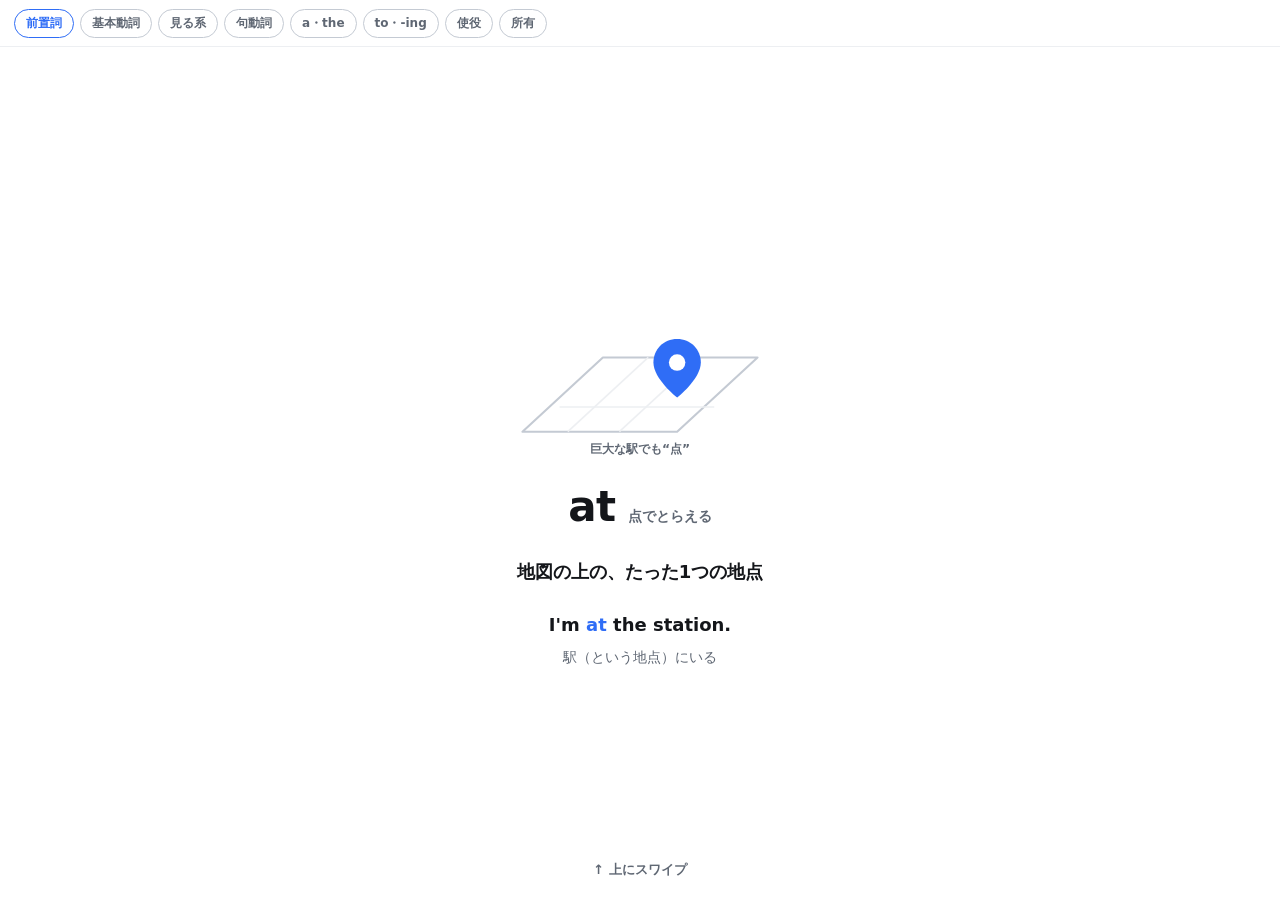
==== grammar-swipe.html @ c6bfe733 "イメージ英文法を全8トピック縦スワイプ化(1画面1概念+各概念に図=新規21枚描き起こし+末尾クイズも1問1画面スワイプ)。オーバーレイのiframeをgrammar-swipe.htmlに差替え C" ====
<!doctype html>
<html lang="ja"><head><meta charset="utf-8">
<meta name="viewport" content="width=device-width, initial-scale=1, viewport-fit=cover">
<title>イメージ英文法 スワイプ</title>
<style>
  :root{
    --bg:#ffffff; --ink:#14161a; --muted:#5f6773;
    --line:#edeff2; --line2:#c4cad3; --accent:#2f6df6; --accent-soft:#eaf1ff;
    --maxw:760px;
  }
  @media (prefers-color-scheme:dark){
    :root{ --bg:#0f1113; --ink:#eef0f2; --muted:#9aa2ad;
      --line:#20242a; --line2:#3a4048; --accent:#6b9bff; --accent-soft:#18202e; }
  }
  :root[data-theme="dark"]{ --bg:#0f1113; --ink:#eef0f2; --muted:#9aa2ad;
    --line:#20242a; --line2:#3a4048; --accent:#6b9bff; --accent-soft:#18202e; }
  :root[data-theme="light"]{ --bg:#ffffff; --ink:#14161a; --muted:#5f6773;
    --line:#edeff2; --line2:#c4cad3; --accent:#2f6df6; --accent-soft:#eaf1ff; }

  *{box-sizing:border-box}
  body{margin:0;background:var(--bg);color:var(--ink);
    font-family:-apple-system,"SF Pro Text",system-ui,"Hiragino Sans","Hiragino Kaku Gothic ProN","Noto Sans JP",sans-serif;
    line-height:1.75;-webkit-font-smoothing:antialiased;text-rendering:optimizeLegibility}
  .wrap{max-width:var(--maxw);margin:0 auto;padding:0 22px}

  header{padding:78px 0 30px}
  .eyebrow{font-size:12.5px;letter-spacing:.16em;text-transform:uppercase;color:var(--muted);font-weight:600}
  h1{font-size:clamp(30px,7vw,46px);line-height:1.18;letter-spacing:-.02em;margin:16px 0 0;text-wrap:balance;font-weight:800}
  h1 em{font-style:normal;color:var(--accent)}
  .lede{font-size:17px;color:var(--muted);margin:20px 0 0;max-width:60ch}

  .intro{border-top:1px solid var(--line);border-bottom:1px solid var(--line);padding:30px 0;margin:36px 0 8px}
  .intro p{margin:0 0 14px;font-size:16px}
  .intro p:last-child{margin-bottom:0}
  .intro b{color:var(--ink);font-weight:700}

  .group{margin:54px 0 0}
  .group-h{display:flex;align-items:baseline;gap:12px;margin:0 0 6px}
  .group-n{font-size:13px;font-weight:700;color:var(--accent);letter-spacing:.02em}
  .group-t{font-size:19px;font-weight:800;letter-spacing:-.01em}
  .group-d{color:var(--muted);font-size:14.5px;margin:0 0 20px}

  .card{border:1px solid var(--line);border-radius:16px;padding:24px 22px;margin:16px 0}
  .dia{width:100%;max-width:330px;height:auto;display:block;margin:2px auto 18px}
  .word{display:flex;align-items:baseline;gap:12px;flex-wrap:wrap}
  .word .en{font-size:30px;font-weight:800;letter-spacing:-.01em}
  .word .jp{font-size:14px;color:var(--muted);font-weight:600}
  .img-line{font-size:17px;font-weight:700;margin:10px 0 0}
  .img-line .hi{color:var(--accent)}
  .desc{font-size:15.5px;color:var(--muted);margin:8px 0 0}
  .ex{margin:16px 0 0;padding:12px 16px;border-left:3px solid var(--line2);background:transparent}
  .ex .s{font-size:16px;font-weight:600}
  .ex .s u{text-decoration:none;color:var(--accent);border-bottom:2px solid var(--accent)}
  .ex .t{font-size:14px;color:var(--muted);margin-top:2px}

  .vs{border:1px solid var(--line2);border-radius:14px;padding:20px 22px;margin:20px 0}
  .vs-h{font-size:14px;font-weight:700;color:var(--accent);margin:0 0 12px;letter-spacing:.02em}
  .vs-row{display:flex;gap:14px;flex-wrap:wrap}
  .vs-col{flex:1 1 220px}
  .vs-col .k{font-weight:800;font-size:15px}
  .vs-col .v{font-size:14.5px;color:var(--muted);margin-top:3px}
  .vs-col .v em{font-style:normal;color:var(--ink);font-weight:600}

  .close{margin:64px 0 0;border-top:1px solid var(--line);padding:34px 0 0}
  .close h2{font-size:22px;font-weight:800;letter-spacing:-.01em;margin:0 0 14px;text-wrap:balance}
  .close p{font-size:16px;margin:0 0 14px;color:var(--ink)}
  .close .step{display:flex;gap:12px;align-items:flex-start;margin:12px 0;color:var(--muted);font-size:15.5px}
  .close .step b{color:var(--ink)}
  .close .num{flex:0 0 auto;width:24px;height:24px;border-radius:50%;border:1.5px solid var(--line2);
    display:flex;align-items:center;justify-content:center;font-size:12.5px;font-weight:700;color:var(--ink);margin-top:3px}

  .src{margin:52px 0 90px;padding-top:22px;border-top:1px solid var(--line);color:var(--muted);font-size:13.5px}
  .src a{color:var(--accent);text-decoration:none}
  .src a:hover{text-decoration:underline}

  /* 腕試し(空欄うめクイズ) */
  .quiz{margin:60px 0 0;border-top:1px solid var(--line);padding:34px 0 0}
  #quizBody{margin-top:6px}
  .qprog{font-size:12.5px;color:var(--muted);font-weight:700;letter-spacing:.03em;margin:0 0 12px}
  .qscore{font-size:15px;font-weight:800;color:var(--ink);margin:0 0 18px}
  .qscore b{color:var(--accent)}
  .qgroup{font-size:13px;font-weight:700;color:var(--muted);letter-spacing:.02em;margin:30px 0 12px}
  .qnum{font-size:12px;font-weight:700;color:var(--muted);letter-spacing:.05em;margin:0 0 9px}
  .qcard{border:1px solid var(--line2);border-radius:14px;padding:22px;margin:0 0 14px}
  .qsent{font-size:22px;font-weight:700;letter-spacing:-.01em;line-height:1.55}
  .qblank{display:inline-block;min-width:2.6em;text-align:center;color:var(--accent);border-bottom:2px solid var(--accent);line-height:1}
  .qjp{font-size:14px;color:var(--muted);margin:11px 0 0}
  .qopts{display:flex;flex-wrap:wrap;gap:10px;margin:20px 0 0}
  .qopt{border:1px solid var(--line2);border-radius:10px;padding:11px 20px;font-size:16px;font-weight:700;color:var(--ink);background:none;cursor:pointer;font-family:inherit;transition:border-color .12s,color .12s}
  .qopt:hover:not(:disabled){border-color:var(--accent)}
  .qopt:disabled{cursor:default}
  .qopt.ok{border-color:var(--accent);color:var(--accent)}
  .qopt.ng{border-color:#e5484d;color:#e5484d}
  .qfb{margin:18px 0 0;font-size:15px;line-height:1.7;display:none}
  .qfb.show{display:block}
  .qfb .v{font-weight:800}
  .qfb .v.ok{color:var(--accent)}
  .qfb .v.ng{color:#e5484d}
  .qfb .e{color:var(--ink);margin-top:4px}
  .qdia{margin:14px 0 2px;display:flex;justify-content:center}
  .qdia svg{max-width:180px;height:auto}
  .qnext{margin:20px 0 0;border:0;background:var(--ink);color:var(--bg);font-weight:700;font-size:15px;padding:11px 24px;border-radius:10px;cursor:pointer;font-family:inherit}
  .qnext:active{opacity:.85}
  .qend{border:1px solid var(--line2);border-radius:14px;padding:30px 22px;text-align:center}
  .qend .sc{font-size:34px;font-weight:800;letter-spacing:-.01em}
  .qend .sc b{color:var(--accent)}
  .qend .msg{color:var(--muted);font-size:15px;margin:8px 0 22px;line-height:1.7}
  .qend .again{border:1px solid var(--line2);background:none;color:var(--ink);font-weight:700;font-size:15px;padding:11px 24px;border-radius:10px;cursor:pointer;font-family:inherit}
  .qend .again:active{background:var(--line)}

  /* SVG共通 */
  .s-line{stroke:var(--line2);stroke-width:2;fill:none;stroke-linecap:round;stroke-linejoin:round}
  .s-faint{stroke:var(--line);stroke-width:1.5;fill:none}
  .s-acc{stroke:var(--accent);stroke-width:2.6;fill:none;stroke-linecap:round;stroke-linejoin:round}
  .s-acc-d{stroke:var(--line2);stroke-width:2;fill:none;stroke-dasharray:5 6;stroke-linecap:round}
  .f-acc{fill:var(--accent)}
  .f-bg{fill:var(--bg)}
  .f-dot{fill:var(--line2)}
  .t-lbl{fill:var(--muted);font-size:12px;font-weight:600;
    font-family:-apple-system,system-ui,"Hiragino Sans","Noto Sans JP",sans-serif}
  .t-acc{fill:var(--accent);font-size:12px;font-weight:700;
    font-family:-apple-system,system-ui,"Hiragino Sans","Noto Sans JP",sans-serif}

  @media (min-width:620px){
    .card{display:grid;grid-template-columns:300px 1fr;gap:26px;align-items:center;padding:26px}
    .dia{margin:0}
    .card-body{min-width:0}
  }

  html,body{height:100%}
  body{overflow:hidden}
  .sbar{position:fixed;top:0;left:0;right:0;z-index:10;background:var(--bg);border-bottom:1px solid var(--line);padding:6px 0 5px}
  .stabs{display:flex;flex-wrap:wrap;gap:6px;padding:3px 14px}
  .stab{border:1px solid var(--line2);background:none;color:var(--muted);font-family:inherit;font-weight:700;font-size:12px;padding:5px 11px;border-radius:999px;cursor:pointer;-webkit-tap-highlight-color:transparent}
  .stab.on{border-color:var(--accent);color:var(--accent)}
  #feed{position:absolute;left:0;right:0;bottom:0;top:0;overflow-y:scroll;scroll-snap-type:y mandatory;-webkit-overflow-scrolling:touch;scrollbar-width:none}
  #feed::-webkit-scrollbar{display:none}
  .scard{height:100%;scroll-snap-align:start;scroll-snap-stop:always;display:flex;flex-direction:column;justify-content:center;align-items:center;position:relative;padding:70px 24px 24px}
  .sc-in{width:100%;max-width:460px;text-align:center}
  .sdia{margin:0 auto 8px;max-width:330px}
  .sdia svg{width:100%;height:auto}
  .sword{display:flex;align-items:baseline;justify-content:center;gap:12px;margin-top:4px}
  .sword .en{font-size:42px;font-weight:800;letter-spacing:-.01em}
  .sword .role{font-size:14px;color:var(--muted);font-weight:600}
  .simg{font-size:18px;font-weight:700;margin:12px 0 0}
  .sex{margin:22px auto 0;max-width:380px}
  .sex .s{font-size:18px;font-weight:600}
  .sex .s .hl{color:var(--accent);font-weight:800}
  .sex .t{font-size:14px;color:var(--muted);margin-top:4px}
  .shint{position:absolute;bottom:calc(env(safe-area-inset-bottom) + 18px);left:0;right:0;text-align:center;color:var(--muted);font-size:13px;font-weight:600;animation:bob 1.8s ease-in-out infinite}
  .qtag{font-size:12px;font-weight:800;letter-spacing:.08em;color:var(--accent);text-transform:uppercase;margin:0 0 14px}
  .qs{font-size:24px;font-weight:800;line-height:1.5;letter-spacing:-.01em}
  .qbk{display:inline-block;min-width:2.4em;text-align:center;color:var(--accent);border-bottom:2px solid var(--accent);line-height:1}
  .qj{font-size:14px;color:var(--muted);margin:12px 0 0}
  .qo{display:flex;flex-wrap:wrap;justify-content:center;gap:10px;margin:24px 0 0}
  .qb{border:1px solid var(--line2);background:none;color:var(--ink);font-family:inherit;font-weight:800;font-size:18px;padding:12px 22px;border-radius:12px;cursor:pointer;-webkit-tap-highlight-color:transparent}
  .qb.ok{border-color:var(--accent);color:var(--accent)}
  .qb.ng{border-color:#e5484d;color:#e5484d}
  .qf{margin:22px 0 0;display:none}
  .qf.show{display:block}
  .qf .v{font-weight:800;font-size:16px}
  .qf .v.ok{color:var(--accent)} .qf .v.ng{color:#e5484d}
  .qf .e{font-size:15px;color:var(--ink);margin-top:6px;line-height:1.7}
  .qf .qd{margin:12px auto 0;max-width:170px}
  .qf .qd svg{width:100%;height:auto}
  .send .num{font-size:40px;font-weight:800;letter-spacing:-.02em}
  .send .num b{color:var(--accent)}
  .send .msg{color:var(--muted);font-size:15px;margin:6px 0 20px;line-height:1.7}
  .send .again{border:1px solid var(--line2);background:none;color:var(--ink);font-weight:700;font-size:15px;padding:11px 24px;border-radius:10px;cursor:pointer;font-family:inherit}
</style></head><body>
<div class="sbar"><div class="stabs"><button class="stab" data-go="prepositions">前置詞</button><button class="stab" data-go="basic-verbs">基本動詞</button><button class="stab" data-go="see-look-watch">見る系</button><button class="stab" data-go="phrasal-verbs">句動詞</button><button class="stab" data-go="a-the">a・the</button><button class="stab" data-go="to-ing">to・-ing</button><button class="stab" data-go="causatives">使役</button><button class="stab" data-go="possessive">所有</button></div></div>
<div id="feed"></div>
<script>
var TOPICS=[{"id": "prepositions", "label": "前置詞", "concepts": [{"en": "at", "role": "点でとらえる", "image": "地図の上の、たった1つの地点", "ex": "I'm at the station.", "exj": "駅（という地点）にいる", "dia": "<svg class=\"dia\" viewBox=\"0 0 320 180\" role=\"img\" aria-label=\"地図の上に立つピン。広さに関係なく一点を指す\">\n        <polygon points=\"46,150 196,150 274,78 124,78\" class=\"s-line\"/>\n        <line x1=\"90\" y1=\"150\" x2=\"168\" y2=\"78\" class=\"s-faint\"/>\n        <line x1=\"140\" y1=\"150\" x2=\"218\" y2=\"78\" class=\"s-faint\"/>\n        <line x1=\"82\" y1=\"126\" x2=\"232\" y2=\"126\" class=\"s-faint\"/>\n        <path d=\"M196 60c-13 0-23 10-23 23 0 16 23 34 23 34s23-18 23-34c0-13-10-23-23-23z\" class=\"f-acc\"/>\n        <circle cx=\"196\" cy=\"83\" r=\"8\" class=\"f-bg\"/>\n        <text x=\"160\" y=\"171\" text-anchor=\"middle\" class=\"t-lbl\">巨大な駅でも“点”</text>\n      </svg>"}, {"en": "in", "role": "囲まれる", "image": "3Dの空間に、すっぽり囲まれている", "ex": "I'm in the building.", "exj": "建物の中（に囲まれている）", "dia": "<svg class=\"dia\" viewBox=\"0 0 320 180\" role=\"img\" aria-label=\"立体の箱の中にすっぽり入っている点\">\n        <polygon points=\"120,150 210,150 210,86 120,86\" class=\"s-line\"/>\n        <polygon points=\"120,86 158,58 248,58 210,86\" class=\"s-line\"/>\n        <polygon points=\"210,86 248,58 248,122 210,150\" class=\"s-line\"/>\n        <circle cx=\"165\" cy=\"120\" r=\"8\" class=\"f-acc\"/>\n        <text x=\"160\" y=\"172\" text-anchor=\"middle\" class=\"t-lbl\">壁と天井の“中”に入る</text>\n      </svg>"}, {"en": "on", "role": "接触・くっつく", "image": "「上」じゃない。くっついている", "ex": "A picture on the wall.", "exj": "壁にくっついた絵", "dia": "<svg class=\"dia\" viewBox=\"0 0 320 180\" role=\"img\" aria-label=\"面にくっついている。上でも下でも接触していればon\">\n        <line x1=\"60\" y1=\"118\" x2=\"260\" y2=\"118\" class=\"s-line\"/>\n        <rect x=\"96\" y=\"92\" width=\"46\" height=\"26\" rx=\"3\" class=\"s-line\"/>\n        <line x1=\"96\" y1=\"118\" x2=\"142\" y2=\"118\" class=\"s-acc\"/>\n        <line x1=\"60\" y1=\"58\" x2=\"260\" y2=\"58\" class=\"s-line\"/>\n        <rect x=\"186\" y=\"58\" width=\"40\" height=\"24\" rx=\"3\" class=\"s-line\"/>\n        <line x1=\"186\" y1=\"58\" x2=\"226\" y2=\"58\" class=\"s-acc\"/>\n        <text x=\"88\" y=\"140\" class=\"t-acc\">接触</text>\n        <text x=\"150\" y=\"50\" class=\"t-acc\">天井の裏でも接触</text>\n      </svg>"}, {"en": "to", "role": "到達する", "image": "矢印が相手に届いて、くっつく", "ex": "I went to the supermarket.", "exj": "スーパーに着いた", "dia": "<svg class=\"dia\" viewBox=\"0 0 320 180\" role=\"img\" aria-label=\"矢印が相手に到達して接触している\">\n        <circle cx=\"58\" cy=\"94\" r=\"7\" class=\"f-dot\"/>\n        <line x1=\"72\" y1=\"94\" x2=\"232\" y2=\"94\" class=\"s-acc\"/>\n        <polyline points=\"222,85 234,94 222,103\" class=\"s-acc\"/>\n        <circle cx=\"248\" cy=\"94\" r=\"10\" class=\"f-acc\"/>\n        <text x=\"42\" y=\"124\" class=\"t-lbl\">出発</text>\n        <text x=\"228\" y=\"124\" class=\"t-acc\">到達（接触）</text>\n      </svg>"}, {"en": "for", "role": "向いているだけ", "image": "矢印は向いているだけ。届いたかは別", "ex": "I left for the supermarket.", "exj": "向かった（着いたかは不明）", "dia": "<svg class=\"dia\" viewBox=\"0 0 320 180\" role=\"img\" aria-label=\"矢印は向いているだけで相手に届いていない\">\n        <circle cx=\"58\" cy=\"94\" r=\"7\" class=\"f-dot\"/>\n        <line x1=\"72\" y1=\"94\" x2=\"176\" y2=\"94\" class=\"s-acc\"/>\n        <polyline points=\"166,85 178,94 166,103\" class=\"s-acc\"/>\n        <line x1=\"184\" y1=\"94\" x2=\"236\" y2=\"94\" class=\"s-acc-d\"/>\n        <circle cx=\"252\" cy=\"94\" r=\"10\" class=\"s-line\"/>\n        <text x=\"42\" y=\"124\" class=\"t-lbl\">出発</text>\n        <text x=\"214\" y=\"124\" class=\"t-lbl\">着いたかは不明</text>\n      </svg>"}, {"en": "of", "role": "つながった一部", "image": "背景に全体があって、繋がっている一部", "ex": "a table made of wood", "exj": "木でできた机", "dia": "<svg class=\"dia\" viewBox=\"0 0 320 180\" role=\"img\" aria-label=\"全体とつながっている一部（部屋とドア）\">\n        <rect x=\"70\" y=\"50\" width=\"150\" height=\"96\" rx=\"6\" class=\"s-line\"/>\n        <rect x=\"212\" y=\"78\" width=\"34\" height=\"58\" rx=\"4\" class=\"s-acc\"/>\n        <circle cx=\"240\" cy=\"108\" r=\"2.4\" class=\"f-acc\"/>\n        <text x=\"120\" y=\"40\" class=\"t-lbl\">部屋（全体）</text>\n        <text x=\"228\" y=\"160\" class=\"t-acc\">ドア＝一部</text>\n      </svg>"}, {"en": "from", "role": "離れる", "image": "起点から、遠く離れていく", "ex": "Miso is made from soybeans.", "exj": "大豆から（原型が残っていない）", "dia": "<svg class=\"dia\" viewBox=\"0 0 320 180\" role=\"img\" aria-label=\"起点から離れていく矢印\">\n        <circle cx=\"64\" cy=\"128\" r=\"8\" class=\"s-line\"/>\n        <circle cx=\"64\" cy=\"128\" r=\"3\" class=\"f-dot\"/>\n        <path d=\"M78 122 C140 96 190 80 244 62\" class=\"s-acc\"/>\n        <polyline points=\"236,52 246,61 235,72\" class=\"s-acc\"/>\n        <text x=\"40\" y=\"152\" class=\"t-lbl\">起点</text>\n        <text x=\"196\" y=\"46\" class=\"t-acc\">離れていく</text>\n      </svg>"}, {"en": "with", "role": "繋がっている", "image": "「一緒に」じゃなく、繋がっている", "ex": "I argued with my friend.", "exj": "友達と言い合った", "dia": "<svg class=\"dia\" viewBox=\"0 0 320 180\" role=\"img\" aria-label=\"withは繋がり。同じ向きでも睨み合いでも繋がっていればwith\">\n        <line x1=\"70\" y1=\"86\" x2=\"128\" y2=\"86\" class=\"s-acc\"/>\n        <circle cx=\"70\" cy=\"86\" r=\"9\" class=\"s-line\"/><circle cx=\"128\" cy=\"86\" r=\"9\" class=\"s-line\"/>\n        <polyline points=\"150,78 160,86 150,94\" class=\"s-faint\" style=\"stroke:var(--line2)\"/>\n        <polyline points=\"140,78 150,86 140,94\" class=\"s-faint\" style=\"stroke:var(--line2)\"/>\n        <text x=\"66\" y=\"120\" class=\"t-lbl\">同じ方を向く＝仲良く</text>\n        <line x1=\"206\" y1=\"86\" x2=\"264\" y2=\"86\" class=\"s-acc\"/>\n        <circle cx=\"206\" cy=\"86\" r=\"9\" class=\"s-line\"/><circle cx=\"264\" cy=\"86\" r=\"9\" class=\"s-line\"/>\n        <polyline points=\"222,78 232,86 222,94\" class=\"s-acc\"/>\n        <polyline points=\"248,78 238,86 248,94\" class=\"s-acc\"/>\n        <text x=\"206\" y=\"120\" class=\"t-acc\">睨み合い＝喧嘩</text>\n      </svg>"}], "quiz": [{"pre": "I'm ", "post": " the station.", "answer": "at", "options": ["at", "in", "on"], "jp": "駅（地図上の地点）にいる", "explain": "駅は地図上の“点”。だから at。", "dia": "<svg class=\"dia\" viewBox=\"0 0 320 180\" role=\"img\" aria-label=\"地図の上に立つピン。広さに関係なく一点を指す\">\n        <polygon points=\"46,150 196,150 274,78 124,78\" class=\"s-line\"/>\n        <line x1=\"90\" y1=\"150\" x2=\"168\" y2=\"78\" class=\"s-faint\"/>\n        <line x1=\"140\" y1=\"150\" x2=\"218\" y2=\"78\" class=\"s-faint\"/>\n        <line x1=\"82\" y1=\"126\" x2=\"232\" y2=\"126\" class=\"s-faint\"/>\n        <path d=\"M196 60c-13 0-23 10-23 23 0 16 23 34 23 34s23-18 23-34c0-13-10-23-23-23z\" class=\"f-acc\"/>\n        <circle cx=\"196\" cy=\"83\" r=\"8\" class=\"f-bg\"/>\n        <text x=\"160\" y=\"171\" text-anchor=\"middle\" class=\"t-lbl\">巨大な駅でも“点”</text>\n      </svg>"}, {"pre": "A bug is ", "post": " the ceiling.", "answer": "on", "options": ["at", "in", "on"], "jp": "虫が天井にとまっている", "explain": "天井の裏でも“くっついていれば”on。上下は関係なし。", "dia": "<svg class=\"dia\" viewBox=\"0 0 320 180\" role=\"img\" aria-label=\"面にくっついている。上でも下でも接触していればon\">\n        <line x1=\"60\" y1=\"118\" x2=\"260\" y2=\"118\" class=\"s-line\"/>\n        <rect x=\"96\" y=\"92\" width=\"46\" height=\"26\" rx=\"3\" class=\"s-line\"/>\n        <line x1=\"96\" y1=\"118\" x2=\"142\" y2=\"118\" class=\"s-acc\"/>\n        <line x1=\"60\" y1=\"58\" x2=\"260\" y2=\"58\" class=\"s-line\"/>\n        <rect x=\"186\" y=\"58\" width=\"40\" height=\"24\" rx=\"3\" class=\"s-line\"/>\n        <line x1=\"186\" y1=\"58\" x2=\"226\" y2=\"58\" class=\"s-acc\"/>\n        <text x=\"88\" y=\"140\" class=\"t-acc\">接触</text>\n        <text x=\"150\" y=\"50\" class=\"t-acc\">天井の裏でも接触</text>\n      </svg>"}, {"pre": "I'm ", "post": " the meeting room now.", "answer": "in", "options": ["at", "in", "on"], "jp": "今、会議室の中にいる", "explain": "壁と天井に“囲まれた”空間の中。だから in。", "dia": "<svg class=\"dia\" viewBox=\"0 0 320 180\" role=\"img\" aria-label=\"立体の箱の中にすっぽり入っている点\">\n        <polygon points=\"120,150 210,150 210,86 120,86\" class=\"s-line\"/>\n        <polygon points=\"120,86 158,58 248,58 210,86\" class=\"s-line\"/>\n        <polygon points=\"210,86 248,58 248,122 210,150\" class=\"s-line\"/>\n        <circle cx=\"165\" cy=\"120\" r=\"8\" class=\"f-acc\"/>\n        <text x=\"160\" y=\"172\" text-anchor=\"middle\" class=\"t-lbl\">壁と天井の“中”に入る</text>\n      </svg>"}, {"pre": "I went ", "post": " the supermarket.", "answer": "to", "options": ["to", "for"], "jp": "スーパーに行って着いた", "explain": "ちゃんと“到達”したから to。", "dia": "<svg class=\"dia\" viewBox=\"0 0 320 180\" role=\"img\" aria-label=\"矢印が相手に到達して接触している\">\n        <circle cx=\"58\" cy=\"94\" r=\"7\" class=\"f-dot\"/>\n        <line x1=\"72\" y1=\"94\" x2=\"232\" y2=\"94\" class=\"s-acc\"/>\n        <polyline points=\"222,85 234,94 222,103\" class=\"s-acc\"/>\n        <circle cx=\"248\" cy=\"94\" r=\"10\" class=\"f-acc\"/>\n        <text x=\"42\" y=\"124\" class=\"t-lbl\">出発</text>\n        <text x=\"228\" y=\"124\" class=\"t-acc\">到達（接触）</text>\n      </svg>"}, {"pre": "He left ", "post": " Tokyo this morning.", "answer": "for", "options": ["to", "for"], "jp": "今朝、東京へ向けて出発した", "explain": "“向かった”だけで、着いたかは別。だから for。", "dia": "<svg class=\"dia\" viewBox=\"0 0 320 180\" role=\"img\" aria-label=\"矢印は向いているだけで相手に届いていない\">\n        <circle cx=\"58\" cy=\"94\" r=\"7\" class=\"f-dot\"/>\n        <line x1=\"72\" y1=\"94\" x2=\"176\" y2=\"94\" class=\"s-acc\"/>\n        <polyline points=\"166,85 178,94 166,103\" class=\"s-acc\"/>\n        <line x1=\"184\" y1=\"94\" x2=\"236\" y2=\"94\" class=\"s-acc-d\"/>\n        <circle cx=\"252\" cy=\"94\" r=\"10\" class=\"s-line\"/>\n        <text x=\"42\" y=\"124\" class=\"t-lbl\">出発</text>\n        <text x=\"214\" y=\"124\" class=\"t-lbl\">着いたかは不明</text>\n      </svg>"}, {"pre": "This gift is ", "post": " you.", "answer": "for", "options": ["to", "for"], "jp": "このプレゼントはあなたに", "explain": "気持ちの矢印があなたに“向いている”から for。", "dia": "<svg class=\"dia\" viewBox=\"0 0 320 180\" role=\"img\" aria-label=\"矢印は向いているだけで相手に届いていない\">\n        <circle cx=\"58\" cy=\"94\" r=\"7\" class=\"f-dot\"/>\n        <line x1=\"72\" y1=\"94\" x2=\"176\" y2=\"94\" class=\"s-acc\"/>\n        <polyline points=\"166,85 178,94 166,103\" class=\"s-acc\"/>\n        <line x1=\"184\" y1=\"94\" x2=\"236\" y2=\"94\" class=\"s-acc-d\"/>\n        <circle cx=\"252\" cy=\"94\" r=\"10\" class=\"s-line\"/>\n        <text x=\"42\" y=\"124\" class=\"t-lbl\">出発</text>\n        <text x=\"214\" y=\"124\" class=\"t-lbl\">着いたかは不明</text>\n      </svg>"}, {"pre": "This table is made ", "post": " wood.", "answer": "of", "options": ["of", "from"], "jp": "この机は木でできている", "explain": "木が“そのまま残っている”から made of。", "dia": "<svg class=\"dia\" viewBox=\"0 0 320 180\" role=\"img\" aria-label=\"全体とつながっている一部（部屋とドア）\">\n        <rect x=\"70\" y=\"50\" width=\"150\" height=\"96\" rx=\"6\" class=\"s-line\"/>\n        <rect x=\"212\" y=\"78\" width=\"34\" height=\"58\" rx=\"4\" class=\"s-acc\"/>\n        <circle cx=\"240\" cy=\"108\" r=\"2.4\" class=\"f-acc\"/>\n        <text x=\"120\" y=\"40\" class=\"t-lbl\">部屋（全体）</text>\n        <text x=\"228\" y=\"160\" class=\"t-acc\">ドア＝一部</text>\n      </svg>"}, {"pre": "Cheese is made ", "post": " milk.", "answer": "from", "options": ["of", "from"], "jp": "チーズは牛乳から作られる", "explain": "牛乳が形を変えて“離れた”から made from。", "dia": "<svg class=\"dia\" viewBox=\"0 0 320 180\" role=\"img\" aria-label=\"起点から離れていく矢印\">\n        <circle cx=\"64\" cy=\"128\" r=\"8\" class=\"s-line\"/>\n        <circle cx=\"64\" cy=\"128\" r=\"3\" class=\"f-dot\"/>\n        <path d=\"M78 122 C140 96 190 80 244 62\" class=\"s-acc\"/>\n        <polyline points=\"236,52 246,61 235,72\" class=\"s-acc\"/>\n        <text x=\"40\" y=\"152\" class=\"t-lbl\">起点</text>\n        <text x=\"196\" y=\"46\" class=\"t-acc\">離れていく</text>\n      </svg>"}, {"pre": "The handle ", "post": " this door is broken.", "answer": "of", "options": ["of", "to", "from"], "jp": "このドアの取っ手が壊れている", "explain": "取っ手はドアの“一部＝繋がっている”から of。", "dia": "<svg class=\"dia\" viewBox=\"0 0 320 180\" role=\"img\" aria-label=\"全体とつながっている一部（部屋とドア）\">\n        <rect x=\"70\" y=\"50\" width=\"150\" height=\"96\" rx=\"6\" class=\"s-line\"/>\n        <rect x=\"212\" y=\"78\" width=\"34\" height=\"58\" rx=\"4\" class=\"s-acc\"/>\n        <circle cx=\"240\" cy=\"108\" r=\"2.4\" class=\"f-acc\"/>\n        <text x=\"120\" y=\"40\" class=\"t-lbl\">部屋（全体）</text>\n        <text x=\"228\" y=\"160\" class=\"t-acc\">ドア＝一部</text>\n      </svg>"}, {"pre": "I moved to Osaka ", "post": " Tokyo.", "answer": "from", "options": ["from", "of", "to"], "jp": "東京から大阪へ引っ越した", "explain": "東京という起点から“離れた”から from。", "dia": "<svg class=\"dia\" viewBox=\"0 0 320 180\" role=\"img\" aria-label=\"起点から離れていく矢印\">\n        <circle cx=\"64\" cy=\"128\" r=\"8\" class=\"s-line\"/>\n        <circle cx=\"64\" cy=\"128\" r=\"3\" class=\"f-dot\"/>\n        <path d=\"M78 122 C140 96 190 80 244 62\" class=\"s-acc\"/>\n        <polyline points=\"236,52 246,61 235,72\" class=\"s-acc\"/>\n        <text x=\"40\" y=\"152\" class=\"t-lbl\">起点</text>\n        <text x=\"196\" y=\"46\" class=\"t-acc\">離れていく</text>\n      </svg>"}, {"pre": "I argued ", "post": " my boss.", "answer": "with", "options": ["with", "to", "for"], "jp": "上司と言い合いになった", "explain": "怒りの視線で“繋がった”＝口論。だから with。", "dia": "<svg class=\"dia\" viewBox=\"0 0 320 180\" role=\"img\" aria-label=\"withは繋がり。同じ向きでも睨み合いでも繋がっていればwith\">\n        <line x1=\"70\" y1=\"86\" x2=\"128\" y2=\"86\" class=\"s-acc\"/>\n        <circle cx=\"70\" cy=\"86\" r=\"9\" class=\"s-line\"/><circle cx=\"128\" cy=\"86\" r=\"9\" class=\"s-line\"/>\n        <polyline points=\"150,78 160,86 150,94\" class=\"s-faint\" style=\"stroke:var(--line2)\"/>\n        <polyline points=\"140,78 150,86 140,94\" class=\"s-faint\" style=\"stroke:var(--line2)\"/>\n        <text x=\"66\" y=\"120\" class=\"t-lbl\">同じ方を向く＝仲良く</text>\n        <line x1=\"206\" y1=\"86\" x2=\"264\" y2=\"86\" class=\"s-acc\"/>\n        <circle cx=\"206\" cy=\"86\" r=\"9\" class=\"s-line\"/><circle cx=\"264\" cy=\"86\" r=\"9\" class=\"s-line\"/>\n        <polyline points=\"222,78 232,86 222,94\" class=\"s-acc\"/>\n        <polyline points=\"248,78 238,86 248,94\" class=\"s-acc\"/>\n        <text x=\"206\" y=\"120\" class=\"t-acc\">睨み合い＝喧嘩</text>\n      </svg>"}, {"pre": "She cut the cake ", "post": " a knife.", "answer": "with", "options": ["with", "by", "of"], "jp": "ナイフでケーキを切った", "explain": "自分と道具が“繋がっている”から with。", "dia": "<svg class=\"dia\" viewBox=\"0 0 320 180\" role=\"img\" aria-label=\"withは繋がり。同じ向きでも睨み合いでも繋がっていればwith\">\n        <line x1=\"70\" y1=\"86\" x2=\"128\" y2=\"86\" class=\"s-acc\"/>\n        <circle cx=\"70\" cy=\"86\" r=\"9\" class=\"s-line\"/><circle cx=\"128\" cy=\"86\" r=\"9\" class=\"s-line\"/>\n        <polyline points=\"150,78 160,86 150,94\" class=\"s-faint\" style=\"stroke:var(--line2)\"/>\n        <polyline points=\"140,78 150,86 140,94\" class=\"s-faint\" style=\"stroke:var(--line2)\"/>\n        <text x=\"66\" y=\"120\" class=\"t-lbl\">同じ方を向く＝仲良く</text>\n        <line x1=\"206\" y1=\"86\" x2=\"264\" y2=\"86\" class=\"s-acc\"/>\n        <circle cx=\"206\" cy=\"86\" r=\"9\" class=\"s-line\"/><circle cx=\"264\" cy=\"86\" r=\"9\" class=\"s-line\"/>\n        <polyline points=\"222,78 232,86 222,94\" class=\"s-acc\"/>\n        <polyline points=\"248,78 238,86 248,94\" class=\"s-acc\"/>\n        <text x=\"206\" y=\"120\" class=\"t-acc\">睨み合い＝喧嘩</text>\n      </svg>"}, {"pre": "See you ", "post": " Monday.", "answer": "on", "options": ["on", "at", "in"], "jp": "また月曜にね", "explain": "曜日は“その日にくっつく”感じ。だから on Monday。", "dia": "<svg class=\"dia\" viewBox=\"0 0 320 180\" role=\"img\" aria-label=\"面にくっついている。上でも下でも接触していればon\">\n        <line x1=\"60\" y1=\"118\" x2=\"260\" y2=\"118\" class=\"s-line\"/>\n        <rect x=\"96\" y=\"92\" width=\"46\" height=\"26\" rx=\"3\" class=\"s-line\"/>\n        <line x1=\"96\" y1=\"118\" x2=\"142\" y2=\"118\" class=\"s-acc\"/>\n        <line x1=\"60\" y1=\"58\" x2=\"260\" y2=\"58\" class=\"s-line\"/>\n        <rect x=\"186\" y=\"58\" width=\"40\" height=\"24\" rx=\"3\" class=\"s-line\"/>\n        <line x1=\"186\" y1=\"58\" x2=\"226\" y2=\"58\" class=\"s-acc\"/>\n        <text x=\"88\" y=\"140\" class=\"t-acc\">接触</text>\n        <text x=\"150\" y=\"50\" class=\"t-acc\">天井の裏でも接触</text>\n      </svg>"}, {"pre": "I get up ", "post": " the morning.", "answer": "in", "options": ["in", "on", "at"], "jp": "朝に起きる", "explain": "朝という時間の“中”にいる感じ。だから in the morning。", "dia": "<svg class=\"dia\" viewBox=\"0 0 320 180\" role=\"img\" aria-label=\"立体の箱の中にすっぽり入っている点\">\n        <polygon points=\"120,150 210,150 210,86 120,86\" class=\"s-line\"/>\n        <polygon points=\"120,86 158,58 248,58 210,86\" class=\"s-line\"/>\n        <polygon points=\"210,86 248,58 248,122 210,150\" class=\"s-line\"/>\n        <circle cx=\"165\" cy=\"120\" r=\"8\" class=\"f-acc\"/>\n        <text x=\"160\" y=\"172\" text-anchor=\"middle\" class=\"t-lbl\">壁と天井の“中”に入る</text>\n      </svg>"}, {"pre": "The shop closes ", "post": " night.", "answer": "at", "options": ["at", "in", "on"], "jp": "その店は夜に閉まる", "explain": "夜は時の“一点”ととらえて at night。※朝・昼・夕方は“時間の中にいる”感じなので in（in the morning / in the evening）。night だけが at になる例外と覚えると◎。", "dia": "<svg class=\"dia\" viewBox=\"0 0 320 180\" role=\"img\" aria-label=\"地図の上に立つピン。広さに関係なく一点を指す\">\n        <polygon points=\"46,150 196,150 274,78 124,78\" class=\"s-line\"/>\n        <line x1=\"90\" y1=\"150\" x2=\"168\" y2=\"78\" class=\"s-faint\"/>\n        <line x1=\"140\" y1=\"150\" x2=\"218\" y2=\"78\" class=\"s-faint\"/>\n        <line x1=\"82\" y1=\"126\" x2=\"232\" y2=\"126\" class=\"s-faint\"/>\n        <path d=\"M196 60c-13 0-23 10-23 23 0 16 23 34 23 34s23-18 23-34c0-13-10-23-23-23z\" class=\"f-acc\"/>\n        <circle cx=\"196\" cy=\"83\" r=\"8\" class=\"f-bg\"/>\n        <text x=\"160\" y=\"171\" text-anchor=\"middle\" class=\"t-lbl\">巨大な駅でも“点”</text>\n      </svg>"}, {"pre": "I'll be back ", "post": " ten minutes.", "answer": "in", "options": ["in", "for", "after"], "jp": "10分で戻るね", "explain": "「今から〜後」は in。「10分間ずっと」なら for。日本語につられて after にしないでね。", "dia": "<svg class=\"dia\" viewBox=\"0 0 320 180\" role=\"img\" aria-label=\"立体の箱の中にすっぽり入っている点\">\n        <polygon points=\"120,150 210,150 210,86 120,86\" class=\"s-line\"/>\n        <polygon points=\"120,86 158,58 248,58 210,86\" class=\"s-line\"/>\n        <polygon points=\"210,86 248,58 248,122 210,150\" class=\"s-line\"/>\n        <circle cx=\"165\" cy=\"120\" r=\"8\" class=\"f-acc\"/>\n        <text x=\"160\" y=\"172\" text-anchor=\"middle\" class=\"t-lbl\">壁と天井の“中”に入る</text>\n      </svg>"}, {"pre": "She is good ", "post": " tennis.", "answer": "at", "options": ["at", "in", "on"], "jp": "彼女はテニスが上手", "explain": "「一点にねらいを定める」at。的に当たっている感じ。", "dia": "<svg class=\"dia\" viewBox=\"0 0 320 180\" role=\"img\" aria-label=\"地図の上に立つピン。広さに関係なく一点を指す\">\n        <polygon points=\"46,150 196,150 274,78 124,78\" class=\"s-line\"/>\n        <line x1=\"90\" y1=\"150\" x2=\"168\" y2=\"78\" class=\"s-faint\"/>\n        <line x1=\"140\" y1=\"150\" x2=\"218\" y2=\"78\" class=\"s-faint\"/>\n        <line x1=\"82\" y1=\"126\" x2=\"232\" y2=\"126\" class=\"s-faint\"/>\n        <path d=\"M196 60c-13 0-23 10-23 23 0 16 23 34 23 34s23-18 23-34c0-13-10-23-23-23z\" class=\"f-acc\"/>\n        <circle cx=\"196\" cy=\"83\" r=\"8\" class=\"f-bg\"/>\n        <text x=\"160\" y=\"171\" text-anchor=\"middle\" class=\"t-lbl\">巨大な駅でも“点”</text>\n      </svg>"}, {"pre": "I'm interested ", "post": " music.", "answer": "in", "options": ["in", "on", "to"], "jp": "音楽に興味がある", "explain": "関心の“中に”入り込んでいる絵。だから in。", "dia": "<svg class=\"dia\" viewBox=\"0 0 320 180\" role=\"img\" aria-label=\"立体の箱の中にすっぽり入っている点\">\n        <polygon points=\"120,150 210,150 210,86 120,86\" class=\"s-line\"/>\n        <polygon points=\"120,86 158,58 248,58 210,86\" class=\"s-line\"/>\n        <polygon points=\"210,86 248,58 248,122 210,150\" class=\"s-line\"/>\n        <circle cx=\"165\" cy=\"120\" r=\"8\" class=\"f-acc\"/>\n        <text x=\"160\" y=\"172\" text-anchor=\"middle\" class=\"t-lbl\">壁と天井の“中”に入る</text>\n      </svg>"}, {"pre": "He is afraid ", "post": " dogs.", "answer": "of", "options": ["of", "from", "to"], "jp": "彼は犬がこわい", "explain": "こわい“対象”とつながっている of。", "dia": "<svg class=\"dia\" viewBox=\"0 0 320 180\" role=\"img\" aria-label=\"全体とつながっている一部（部屋とドア）\">\n        <rect x=\"70\" y=\"50\" width=\"150\" height=\"96\" rx=\"6\" class=\"s-line\"/>\n        <rect x=\"212\" y=\"78\" width=\"34\" height=\"58\" rx=\"4\" class=\"s-acc\"/>\n        <circle cx=\"240\" cy=\"108\" r=\"2.4\" class=\"f-acc\"/>\n        <text x=\"120\" y=\"40\" class=\"t-lbl\">部屋（全体）</text>\n        <text x=\"228\" y=\"160\" class=\"t-acc\">ドア＝一部</text>\n      </svg>"}, {"pre": "This is different ", "post": " that one.", "answer": "from", "options": ["from", "to", "with"], "jp": "これはあれとちがう", "explain": "別物＝“離れている”from。日本語につられて with にしないでね。", "dia": "<svg class=\"dia\" viewBox=\"0 0 320 180\" role=\"img\" aria-label=\"起点から離れていく矢印\">\n        <circle cx=\"64\" cy=\"128\" r=\"8\" class=\"s-line\"/>\n        <circle cx=\"64\" cy=\"128\" r=\"3\" class=\"f-dot\"/>\n        <path d=\"M78 122 C140 96 190 80 244 62\" class=\"s-acc\"/>\n        <polyline points=\"236,52 246,61 235,72\" class=\"s-acc\"/>\n        <text x=\"40\" y=\"152\" class=\"t-lbl\">起点</text>\n        <text x=\"196\" y=\"46\" class=\"t-acc\">離れていく</text>\n      </svg>"}, {"pre": "I'm looking forward ", "post": " seeing you.", "answer": "to", "options": ["to", "for", "with"], "jp": "会えるのを楽しみにしている", "explain": "前向きの矢印が相手へ“届く”to。look forward to はセットで覚えて。", "dia": "<svg class=\"dia\" viewBox=\"0 0 320 180\" role=\"img\" aria-label=\"矢印が相手に到達して接触している\">\n        <circle cx=\"58\" cy=\"94\" r=\"7\" class=\"f-dot\"/>\n        <line x1=\"72\" y1=\"94\" x2=\"232\" y2=\"94\" class=\"s-acc\"/>\n        <polyline points=\"222,85 234,94 222,103\" class=\"s-acc\"/>\n        <circle cx=\"248\" cy=\"94\" r=\"10\" class=\"f-acc\"/>\n        <text x=\"42\" y=\"124\" class=\"t-lbl\">出発</text>\n        <text x=\"228\" y=\"124\" class=\"t-acc\">到達（接触）</text>\n      </svg>"}, {"pre": "Please listen ", "post": " me.", "answer": "to", "options": ["to", "for", "at"], "jp": "私の話を聞いて", "explain": "声が相手へ“届く”to。listen は to とセット。", "dia": "<svg class=\"dia\" viewBox=\"0 0 320 180\" role=\"img\" aria-label=\"矢印が相手に到達して接触している\">\n        <circle cx=\"58\" cy=\"94\" r=\"7\" class=\"f-dot\"/>\n        <line x1=\"72\" y1=\"94\" x2=\"232\" y2=\"94\" class=\"s-acc\"/>\n        <polyline points=\"222,85 234,94 222,103\" class=\"s-acc\"/>\n        <circle cx=\"248\" cy=\"94\" r=\"10\" class=\"f-acc\"/>\n        <text x=\"42\" y=\"124\" class=\"t-lbl\">出発</text>\n        <text x=\"228\" y=\"124\" class=\"t-acc\">到達（接触）</text>\n      </svg>"}, {"pre": "I agree ", "post": " you.", "answer": "with", "options": ["with", "to", "for"], "jp": "あなたに賛成", "explain": "意見が“つながる”with。", "dia": "<svg class=\"dia\" viewBox=\"0 0 320 180\" role=\"img\" aria-label=\"withは繋がり。同じ向きでも睨み合いでも繋がっていればwith\">\n        <line x1=\"70\" y1=\"86\" x2=\"128\" y2=\"86\" class=\"s-acc\"/>\n        <circle cx=\"70\" cy=\"86\" r=\"9\" class=\"s-line\"/><circle cx=\"128\" cy=\"86\" r=\"9\" class=\"s-line\"/>\n        <polyline points=\"150,78 160,86 150,94\" class=\"s-faint\" style=\"stroke:var(--line2)\"/>\n        <polyline points=\"140,78 150,86 140,94\" class=\"s-faint\" style=\"stroke:var(--line2)\"/>\n        <text x=\"66\" y=\"120\" class=\"t-lbl\">同じ方を向く＝仲良く</text>\n        <line x1=\"206\" y1=\"86\" x2=\"264\" y2=\"86\" class=\"s-acc\"/>\n        <circle cx=\"206\" cy=\"86\" r=\"9\" class=\"s-line\"/><circle cx=\"264\" cy=\"86\" r=\"9\" class=\"s-line\"/>\n        <polyline points=\"222,78 232,86 222,94\" class=\"s-acc\"/>\n        <polyline points=\"248,78 238,86 248,94\" class=\"s-acc\"/>\n        <text x=\"206\" y=\"120\" class=\"t-acc\">睨み合い＝喧嘩</text>\n      </svg>"}, {"pre": "We arrived ", "post": " the airport.", "answer": "at", "options": ["at", "to", "in"], "jp": "空港に着いた", "explain": "到着した“地点”は at。arrive は to でなく at/in。", "dia": "<svg class=\"dia\" viewBox=\"0 0 320 180\" role=\"img\" aria-label=\"地図の上に立つピン。広さに関係なく一点を指す\">\n        <polygon points=\"46,150 196,150 274,78 124,78\" class=\"s-line\"/>\n        <line x1=\"90\" y1=\"150\" x2=\"168\" y2=\"78\" class=\"s-faint\"/>\n        <line x1=\"140\" y1=\"150\" x2=\"218\" y2=\"78\" class=\"s-faint\"/>\n        <line x1=\"82\" y1=\"126\" x2=\"232\" y2=\"126\" class=\"s-faint\"/>\n        <path d=\"M196 60c-13 0-23 10-23 23 0 16 23 34 23 34s23-18 23-34c0-13-10-23-23-23z\" class=\"f-acc\"/>\n        <circle cx=\"196\" cy=\"83\" r=\"8\" class=\"f-bg\"/>\n        <text x=\"160\" y=\"171\" text-anchor=\"middle\" class=\"t-lbl\">巨大な駅でも“点”</text>\n      </svg>"}]}, {"id": "basic-verbs", "label": "基本動詞", "concepts": [{"en": "get", "role": "手に入れる・変わる", "image": "動いて手に入れる／状態が変わる", "ex": "I got a present from my mom.", "exj": "ママからプレゼントをもらった（自分のところに来て手に入る絵）", "dia": "<svg class=\"dia\" viewBox=\"0 0 320 170\" role=\"img\" aria-hidden=\"true\"><rect x=\"228\" y=\"70\" width=\"28\" height=\"28\" rx=\"5\" class=\"s-line\"/><line x1=\"220\" y1=\"84\" x2=\"118\" y2=\"84\" class=\"s-acc\"/><polyline points=\"130,74 114,84 130,94\" class=\"s-acc\"/><circle cx=\"86\" cy=\"84\" r=\"15\" class=\"s-line\"/><circle cx=\"86\" cy=\"84\" r=\"4\" class=\"f-dot\"/><text x=\"160\" y=\"132\" text-anchor=\"middle\" class=\"t-acc\">自分のところに来る</text></svg>"}, {"en": "take", "role": "取って自分の側へ", "image": "手に取って自分の方へ移す・連れていく", "ex": "Take this pen.", "exj": "このペン取って（自分の手の方へ引き寄せる絵）", "dia": "<svg class=\"dia\" viewBox=\"0 0 320 170\" role=\"img\" aria-hidden=\"true\"><circle cx=\"80\" cy=\"80\" r=\"14\" class=\"s-line\"/><rect x=\"214\" y=\"66\" width=\"28\" height=\"28\" rx=\"5\" class=\"s-line\"/><path d=\"M222 100 Q150 132 100 96\" class=\"s-acc\" fill=\"none\"/><polyline points=\"110,88 96,98 112,104\" class=\"s-acc\"/><text x=\"160\" y=\"138\" text-anchor=\"middle\" class=\"t-acc\">取って自分の側へ</text></svg>"}, {"en": "put", "role": "置く", "image": "あるところにポンと置く", "ex": "Put it on the table.", "exj": "テーブルの上に置いて（ある場所にポンと置く絵）", "dia": "<svg class=\"dia\" viewBox=\"0 0 320 170\" role=\"img\" aria-hidden=\"true\"><line x1=\"86\" y1=\"120\" x2=\"234\" y2=\"120\" class=\"s-line\"/><rect x=\"142\" y=\"92\" width=\"36\" height=\"26\" rx=\"4\" class=\"s-line\"/><line x1=\"160\" y1=\"46\" x2=\"160\" y2=\"84\" class=\"s-acc\"/><polyline points=\"151,74 160,88 169,74\" class=\"s-acc\"/><text x=\"160\" y=\"146\" text-anchor=\"middle\" class=\"t-acc\">あるところに置く</text></svg>"}], "quiz": [{"pre": "I ", "post": " a present from my mom.", "answer": "got", "options": ["got", "took", "put"], "jp": "ママからプレゼントをもらった", "explain": "自分のところに来て手に入る絵。「もらう」は get ですね", "dia": "<svg class=\"dia\" viewBox=\"0 0 320 170\" role=\"img\" aria-hidden=\"true\"><rect x=\"228\" y=\"70\" width=\"28\" height=\"28\" rx=\"5\" class=\"s-line\"/><line x1=\"220\" y1=\"84\" x2=\"118\" y2=\"84\" class=\"s-acc\"/><polyline points=\"130,74 114,84 130,94\" class=\"s-acc\"/><circle cx=\"86\" cy=\"84\" r=\"15\" class=\"s-line\"/><circle cx=\"86\" cy=\"84\" r=\"4\" class=\"f-dot\"/><text x=\"160\" y=\"132\" text-anchor=\"middle\" class=\"t-acc\">自分のところに来る</text></svg>"}, {"pre": "Please ", "post": " your books on the desk.", "answer": "put", "options": ["put", "get", "take"], "jp": "机の上に本を置いてね", "explain": "あるところにポンと置く絵だから put", "dia": "<svg class=\"dia\" viewBox=\"0 0 320 170\" role=\"img\" aria-hidden=\"true\"><line x1=\"86\" y1=\"120\" x2=\"234\" y2=\"120\" class=\"s-line\"/><rect x=\"142\" y=\"92\" width=\"36\" height=\"26\" rx=\"4\" class=\"s-line\"/><line x1=\"160\" y1=\"46\" x2=\"160\" y2=\"84\" class=\"s-acc\"/><polyline points=\"151,74 160,88 169,74\" class=\"s-acc\"/><text x=\"160\" y=\"146\" text-anchor=\"middle\" class=\"t-acc\">あるところに置く</text></svg>"}, {"pre": "It ", "post": " an hour to get there.", "answer": "takes", "options": ["takes", "gets", "puts"], "jp": "そこまで1時間かかる", "explain": "時間を取っていく絵。「かかる」は take の仲間です", "dia": "<svg class=\"dia\" viewBox=\"0 0 320 170\" role=\"img\" aria-hidden=\"true\"><circle cx=\"80\" cy=\"80\" r=\"14\" class=\"s-line\"/><rect x=\"214\" y=\"66\" width=\"28\" height=\"28\" rx=\"5\" class=\"s-line\"/><path d=\"M222 100 Q150 132 100 96\" class=\"s-acc\" fill=\"none\"/><polyline points=\"110,88 96,98 112,104\" class=\"s-acc\"/><text x=\"160\" y=\"138\" text-anchor=\"middle\" class=\"t-acc\">取って自分の側へ</text></svg>"}, {"pre": "Don't forget to ", "post": " an umbrella with you.", "answer": "take", "options": ["take", "put", "get"], "jp": "傘を持っていくのを忘れないで", "explain": "自分と一緒に連れて出る絵だから take", "dia": "<svg class=\"dia\" viewBox=\"0 0 320 170\" role=\"img\" aria-hidden=\"true\"><circle cx=\"80\" cy=\"80\" r=\"14\" class=\"s-line\"/><rect x=\"214\" y=\"66\" width=\"28\" height=\"28\" rx=\"5\" class=\"s-line\"/><path d=\"M222 100 Q150 132 100 96\" class=\"s-acc\" fill=\"none\"/><polyline points=\"110,88 96,98 112,104\" class=\"s-acc\"/><text x=\"160\" y=\"138\" text-anchor=\"middle\" class=\"t-acc\">取って自分の側へ</text></svg>"}, {"pre": "It's ", "post": " cold at night.", "answer": "getting", "options": ["getting", "taking", "putting"], "jp": "夜は寒くなってきた", "explain": "だんだん状態が変わっていく絵。変化は get です", "dia": "<svg class=\"dia\" viewBox=\"0 0 320 170\" role=\"img\" aria-hidden=\"true\"><rect x=\"228\" y=\"70\" width=\"28\" height=\"28\" rx=\"5\" class=\"s-line\"/><line x1=\"220\" y1=\"84\" x2=\"118\" y2=\"84\" class=\"s-acc\"/><polyline points=\"130,74 114,84 130,94\" class=\"s-acc\"/><circle cx=\"86\" cy=\"84\" r=\"15\" class=\"s-line\"/><circle cx=\"86\" cy=\"84\" r=\"4\" class=\"f-dot\"/><text x=\"160\" y=\"132\" text-anchor=\"middle\" class=\"t-acc\">自分のところに来る</text></svg>"}, {"pre": "I ", "post": " on my jacket and went out.", "answer": "put", "options": ["put", "got", "took"], "jp": "上着を着て出かけた", "explain": "体の上に“置く”＝身につける絵。着るは put on", "dia": "<svg class=\"dia\" viewBox=\"0 0 320 170\" role=\"img\" aria-hidden=\"true\"><line x1=\"86\" y1=\"120\" x2=\"234\" y2=\"120\" class=\"s-line\"/><rect x=\"142\" y=\"92\" width=\"36\" height=\"26\" rx=\"4\" class=\"s-line\"/><line x1=\"160\" y1=\"46\" x2=\"160\" y2=\"84\" class=\"s-acc\"/><polyline points=\"151,74 160,88 169,74\" class=\"s-acc\"/><text x=\"160\" y=\"146\" text-anchor=\"middle\" class=\"t-acc\">あるところに置く</text></svg>"}, {"pre": "I usually ", "post": " the train to work.", "answer": "take", "options": ["take", "put", "get"], "jp": "いつも電車で通勤している", "explain": "電車を選んで自分の側に取る絵だから take", "dia": "<svg class=\"dia\" viewBox=\"0 0 320 170\" role=\"img\" aria-hidden=\"true\"><circle cx=\"80\" cy=\"80\" r=\"14\" class=\"s-line\"/><rect x=\"214\" y=\"66\" width=\"28\" height=\"28\" rx=\"5\" class=\"s-line\"/><path d=\"M222 100 Q150 132 100 96\" class=\"s-acc\" fill=\"none\"/><polyline points=\"110,88 96,98 112,104\" class=\"s-acc\"/><text x=\"160\" y=\"138\" text-anchor=\"middle\" class=\"t-acc\">取って自分の側へ</text></svg>"}, {"pre": "Where did you ", "post": " that nice bag?", "answer": "get", "options": ["get", "put", "take"], "jp": "そのすてきなバッグ、どこで手に入れたの", "explain": "自分のものにする絵。「手に入れる」は get", "dia": "<svg class=\"dia\" viewBox=\"0 0 320 170\" role=\"img\" aria-hidden=\"true\"><rect x=\"228\" y=\"70\" width=\"28\" height=\"28\" rx=\"5\" class=\"s-line\"/><line x1=\"220\" y1=\"84\" x2=\"118\" y2=\"84\" class=\"s-acc\"/><polyline points=\"130,74 114,84 130,94\" class=\"s-acc\"/><circle cx=\"86\" cy=\"84\" r=\"15\" class=\"s-line\"/><circle cx=\"86\" cy=\"84\" r=\"4\" class=\"f-dot\"/><text x=\"160\" y=\"132\" text-anchor=\"middle\" class=\"t-acc\">自分のところに来る</text></svg>"}, {"pre": "She ", "post": " some milk in the fridge.", "answer": "put", "options": ["put", "got", "took"], "jp": "冷蔵庫に牛乳を入れた", "explain": "中に“置く”絵だから put", "dia": "<svg class=\"dia\" viewBox=\"0 0 320 170\" role=\"img\" aria-hidden=\"true\"><line x1=\"86\" y1=\"120\" x2=\"234\" y2=\"120\" class=\"s-line\"/><rect x=\"142\" y=\"92\" width=\"36\" height=\"26\" rx=\"4\" class=\"s-line\"/><line x1=\"160\" y1=\"46\" x2=\"160\" y2=\"84\" class=\"s-acc\"/><polyline points=\"151,74 160,88 169,74\" class=\"s-acc\"/><text x=\"160\" y=\"146\" text-anchor=\"middle\" class=\"t-acc\">あるところに置く</text></svg>"}, {"pre": "I ", "post": " up early this morning.", "answer": "got", "options": ["got", "took", "put"], "jp": "今朝は早く起きた", "explain": "寝ている状態から起きた状態へ“変わる”絵。get up ですね", "dia": "<svg class=\"dia\" viewBox=\"0 0 320 170\" role=\"img\" aria-hidden=\"true\"><rect x=\"228\" y=\"70\" width=\"28\" height=\"28\" rx=\"5\" class=\"s-line\"/><line x1=\"220\" y1=\"84\" x2=\"118\" y2=\"84\" class=\"s-acc\"/><polyline points=\"130,74 114,84 130,94\" class=\"s-acc\"/><circle cx=\"86\" cy=\"84\" r=\"15\" class=\"s-line\"/><circle cx=\"86\" cy=\"84\" r=\"4\" class=\"f-dot\"/><text x=\"160\" y=\"132\" text-anchor=\"middle\" class=\"t-acc\">自分のところに来る</text></svg>"}]}, {"id": "see-look-watch", "label": "見る系", "concepts": [{"en": "see", "role": "目に入る", "image": "向こうから勝手に入ってくる", "ex": "I can see the mountain from my house.", "exj": "家から山が見える(目を向けなくても目に入る)", "dia": "<svg class=\"dia\" viewBox=\"0 0 320 170\" role=\"img\" aria-hidden=\"true\"><path d=\"M130 70 q30 -26 60 0 q-30 26 -60 0z\" class=\"s-line\"/><circle cx=\"160\" cy=\"70\" r=\"8\" class=\"f-dot\"/><line x1=\"238\" y1=\"40\" x2=\"200\" y2=\"58\" class=\"s-acc\"/><polyline points=\"208,44 198,59 210,60\" class=\"s-acc\"/><line x1=\"238\" y1=\"100\" x2=\"200\" y2=\"82\" class=\"s-acc\"/><text x=\"160\" y=\"130\" text-anchor=\"middle\" class=\"t-acc\">向こうから目に入る</text></svg>"}, {"en": "look", "role": "目を向ける", "image": "自分から視線をパッと向ける", "ex": "Look at the blackboard.", "exj": "黒板を見て(視線をそっちへ向ける)", "dia": "<svg class=\"dia\" viewBox=\"0 0 320 170\" role=\"img\" aria-hidden=\"true\"><path d=\"M66 70 q30 -26 60 0 q-30 26 -60 0z\" class=\"s-line\"/><circle cx=\"96\" cy=\"70\" r=\"8\" class=\"f-dot\"/><line x1=\"128\" y1=\"70\" x2=\"222\" y2=\"70\" class=\"s-acc\"/><polyline points=\"214,63 224,70 214,77\" class=\"s-acc\"/><circle cx=\"234\" cy=\"70\" r=\"7\" class=\"s-line\"/><text x=\"160\" y=\"130\" text-anchor=\"middle\" class=\"t-acc\">視線を向ける</text></svg>"}, {"en": "watch", "role": "じっと追う", "image": "動くものを目で追いかける", "ex": "I watch TV every night.", "exj": "毎晩テレビを見る(動く映像を追う)", "dia": "<svg class=\"dia\" viewBox=\"0 0 320 170\" role=\"img\" aria-hidden=\"true\"><path d=\"M60 70 q30 -26 60 0 q-30 26 -60 0z\" class=\"s-line\"/><circle cx=\"90\" cy=\"70\" r=\"8\" class=\"f-dot\"/><path d=\"M126 70 q16 -16 32 0 q16 16 32 0 q16 -16 32 0\" class=\"s-acc-d\" fill=\"none\"/><polyline points=\"216,62 224,70 214,76\" class=\"s-acc\"/><text x=\"160\" y=\"130\" text-anchor=\"middle\" class=\"t-acc\">動くものを追う</text></svg>"}], "quiz": [{"pre": "I ", "post": " TV after dinner.", "answer": "watch", "options": ["watch", "look", "see"], "jp": "夕食のあとテレビを見る", "explain": "テレビは動く映像。じっと目で追う“絵”だからwatchですね", "dia": "<svg class=\"dia\" viewBox=\"0 0 320 170\" role=\"img\" aria-hidden=\"true\"><path d=\"M60 70 q30 -26 60 0 q-30 26 -60 0z\" class=\"s-line\"/><circle cx=\"90\" cy=\"70\" r=\"8\" class=\"f-dot\"/><path d=\"M126 70 q16 -16 32 0 q16 16 32 0 q16 -16 32 0\" class=\"s-acc-d\" fill=\"none\"/><polyline points=\"216,62 224,70 214,76\" class=\"s-acc\"/><text x=\"160\" y=\"130\" text-anchor=\"middle\" class=\"t-acc\">動くものを追う</text></svg>"}, {"pre": "", "post": " at this picture.", "answer": "Look", "options": ["Look", "Watch", "See"], "jp": "この絵を見て", "explain": "絵は止まっているもの。パッと視線を向ける“絵”のlookです", "dia": "<svg class=\"dia\" viewBox=\"0 0 320 170\" role=\"img\" aria-hidden=\"true\"><path d=\"M66 70 q30 -26 60 0 q-30 26 -60 0z\" class=\"s-line\"/><circle cx=\"96\" cy=\"70\" r=\"8\" class=\"f-dot\"/><line x1=\"128\" y1=\"70\" x2=\"222\" y2=\"70\" class=\"s-acc\"/><polyline points=\"214,63 224,70 214,77\" class=\"s-acc\"/><circle cx=\"234\" cy=\"70\" r=\"7\" class=\"s-line\"/><text x=\"160\" y=\"130\" text-anchor=\"middle\" class=\"t-acc\">視線を向ける</text></svg>"}, {"pre": "I can ", "post": " the sea from here.", "answer": "see", "options": ["see", "look", "watch"], "jp": "ここから海が見える", "explain": "海は向こうから目に入る景色。力を入れなくても見えるseeです", "dia": "<svg class=\"dia\" viewBox=\"0 0 320 170\" role=\"img\" aria-hidden=\"true\"><path d=\"M130 70 q30 -26 60 0 q-30 26 -60 0z\" class=\"s-line\"/><circle cx=\"160\" cy=\"70\" r=\"8\" class=\"f-dot\"/><line x1=\"238\" y1=\"40\" x2=\"200\" y2=\"58\" class=\"s-acc\"/><polyline points=\"208,44 198,59 210,60\" class=\"s-acc\"/><line x1=\"238\" y1=\"100\" x2=\"200\" y2=\"82\" class=\"s-acc\"/><text x=\"160\" y=\"130\" text-anchor=\"middle\" class=\"t-acc\">向こうから目に入る</text></svg>"}, {"pre": "Let's ", "post": " the baseball game.", "answer": "watch", "options": ["watch", "look", "see"], "jp": "野球の試合を見よう", "explain": "試合は動いて変わっていくもの。目で追う“絵”だからwatchです", "dia": "<svg class=\"dia\" viewBox=\"0 0 320 170\" role=\"img\" aria-hidden=\"true\"><path d=\"M60 70 q30 -26 60 0 q-30 26 -60 0z\" class=\"s-line\"/><circle cx=\"90\" cy=\"70\" r=\"8\" class=\"f-dot\"/><path d=\"M126 70 q16 -16 32 0 q16 16 32 0 q16 -16 32 0\" class=\"s-acc-d\" fill=\"none\"/><polyline points=\"216,62 224,70 214,76\" class=\"s-acc\"/><text x=\"160\" y=\"130\" text-anchor=\"middle\" class=\"t-acc\">動くものを追う</text></svg>"}, {"pre": "", "post": " at the moon! It's so big.", "answer": "Look", "options": ["Look", "Watch", "See"], "jp": "月を見て!すごく大きい", "explain": "「そっち見て」とパッと目を向けさせる時はlookです", "dia": "<svg class=\"dia\" viewBox=\"0 0 320 170\" role=\"img\" aria-hidden=\"true\"><path d=\"M66 70 q30 -26 60 0 q-30 26 -60 0z\" class=\"s-line\"/><circle cx=\"96\" cy=\"70\" r=\"8\" class=\"f-dot\"/><line x1=\"128\" y1=\"70\" x2=\"222\" y2=\"70\" class=\"s-acc\"/><polyline points=\"214,63 224,70 214,77\" class=\"s-acc\"/><circle cx=\"234\" cy=\"70\" r=\"7\" class=\"s-line\"/><text x=\"160\" y=\"130\" text-anchor=\"middle\" class=\"t-acc\">視線を向ける</text></svg>"}, {"pre": "I ", "post": " a cat in the garden.", "answer": "saw", "options": ["saw", "looked", "watched"], "jp": "庭で猫を見かけた", "explain": "たまたま目に入った感じ。目に入るseeの過去形sawです", "dia": "<svg class=\"dia\" viewBox=\"0 0 320 170\" role=\"img\" aria-hidden=\"true\"><path d=\"M130 70 q30 -26 60 0 q-30 26 -60 0z\" class=\"s-line\"/><circle cx=\"160\" cy=\"70\" r=\"8\" class=\"f-dot\"/><line x1=\"238\" y1=\"40\" x2=\"200\" y2=\"58\" class=\"s-acc\"/><polyline points=\"208,44 198,59 210,60\" class=\"s-acc\"/><line x1=\"238\" y1=\"100\" x2=\"200\" y2=\"82\" class=\"s-acc\"/><text x=\"160\" y=\"130\" text-anchor=\"middle\" class=\"t-acc\">向こうから目に入る</text></svg>"}, {"pre": "Please ", "post": " my bag for a minute.", "answer": "watch", "options": ["watch", "look", "see"], "jp": "ちょっと私のかばんを見てて", "explain": "動きがないか見守る“絵”=watch。「見張る」に近いですね", "dia": "<svg class=\"dia\" viewBox=\"0 0 320 170\" role=\"img\" aria-hidden=\"true\"><path d=\"M60 70 q30 -26 60 0 q-30 26 -60 0z\" class=\"s-line\"/><circle cx=\"90\" cy=\"70\" r=\"8\" class=\"f-dot\"/><path d=\"M126 70 q16 -16 32 0 q16 16 32 0 q16 -16 32 0\" class=\"s-acc-d\" fill=\"none\"/><polyline points=\"216,62 224,70 214,76\" class=\"s-acc\"/><text x=\"160\" y=\"130\" text-anchor=\"middle\" class=\"t-acc\">動くものを追う</text></svg>"}, {"pre": "Can you ", "post": " the stars tonight?", "answer": "see", "options": ["see", "look", "watch"], "jp": "今夜、星が見える?", "explain": "星は目を向けなくても目に入るもの。見えるかどうかはseeです", "dia": "<svg class=\"dia\" viewBox=\"0 0 320 170\" role=\"img\" aria-hidden=\"true\"><path d=\"M130 70 q30 -26 60 0 q-30 26 -60 0z\" class=\"s-line\"/><circle cx=\"160\" cy=\"70\" r=\"8\" class=\"f-dot\"/><line x1=\"238\" y1=\"40\" x2=\"200\" y2=\"58\" class=\"s-acc\"/><polyline points=\"208,44 198,59 210,60\" class=\"s-acc\"/><line x1=\"238\" y1=\"100\" x2=\"200\" y2=\"82\" class=\"s-acc\"/><text x=\"160\" y=\"130\" text-anchor=\"middle\" class=\"t-acc\">向こうから目に入る</text></svg>"}, {"pre": "He ", "post": " at the clock and ran.", "answer": "looked", "options": ["looked", "watched", "saw"], "jp": "彼は時計を見て走り出した", "explain": "止まっている時計にパッと目を向けた“絵”。lookの過去形lookedです", "dia": "<svg class=\"dia\" viewBox=\"0 0 320 170\" role=\"img\" aria-hidden=\"true\"><path d=\"M66 70 q30 -26 60 0 q-30 26 -60 0z\" class=\"s-line\"/><circle cx=\"96\" cy=\"70\" r=\"8\" class=\"f-dot\"/><line x1=\"128\" y1=\"70\" x2=\"222\" y2=\"70\" class=\"s-acc\"/><polyline points=\"214,63 224,70 214,77\" class=\"s-acc\"/><circle cx=\"234\" cy=\"70\" r=\"7\" class=\"s-line\"/><text x=\"160\" y=\"130\" text-anchor=\"middle\" class=\"t-acc\">視線を向ける</text></svg>"}, {"pre": "We ", "post": " the fireworks together.", "answer": "watched", "options": ["watched", "looked", "saw"], "jp": "一緒に花火を見た", "explain": "花火は次々に動いて変わるもの。目で追うwatchの過去形watchedです", "dia": "<svg class=\"dia\" viewBox=\"0 0 320 170\" role=\"img\" aria-hidden=\"true\"><path d=\"M60 70 q30 -26 60 0 q-30 26 -60 0z\" class=\"s-line\"/><circle cx=\"90\" cy=\"70\" r=\"8\" class=\"f-dot\"/><path d=\"M126 70 q16 -16 32 0 q16 16 32 0 q16 -16 32 0\" class=\"s-acc-d\" fill=\"none\"/><polyline points=\"216,62 224,70 214,76\" class=\"s-acc\"/><text x=\"160\" y=\"130\" text-anchor=\"middle\" class=\"t-acc\">動くものを追う</text></svg>"}]}, {"id": "phrasal-verbs", "label": "句動詞", "concepts": [{"en": "up", "role": "上へ・すっかり", "image": "上がって、最後までやりきる", "ex": "I wake up at seven.", "exj": "7時に起きます(意識が上へ浮かび上がる)", "dia": "<svg class=\"dia\" viewBox=\"0 0 320 170\" role=\"img\" aria-hidden=\"true\"><line x1=\"120\" y1=\"118\" x2=\"200\" y2=\"118\" class=\"s-line\"/><line x1=\"160\" y1=\"112\" x2=\"160\" y2=\"52\" class=\"s-acc\"/><polyline points=\"148,72 160,50 172,72\" class=\"s-acc\"/><text x=\"160\" y=\"146\" text-anchor=\"middle\" class=\"t-acc\">上へ・すっかり</text></svg>"}, {"en": "out", "role": "外へ・出てくる", "image": "中から外へ、パッと現れる/尽きる", "ex": "I found out the truth.", "exj": "本当のことが分かった(隠れてた事実が外へ出てくる)", "dia": "<svg class=\"dia\" viewBox=\"0 0 320 170\" role=\"img\" aria-hidden=\"true\"><rect x=\"96\" y=\"56\" width=\"46\" height=\"46\" rx=\"5\" class=\"s-line\"/><line x1=\"142\" y1=\"79\" x2=\"226\" y2=\"79\" class=\"s-acc\"/><polyline points=\"216,70 228,79 216,88\" class=\"s-acc\"/><text x=\"160\" y=\"132\" text-anchor=\"middle\" class=\"t-acc\">中から外へ</text></svg>"}, {"en": "off", "role": "離れる・切れる", "image": "くっついたものが、スッと離れる", "ex": "Please turn off the light.", "exj": "電気を消してね(スイッチが離れて切れる)", "dia": "<svg class=\"dia\" viewBox=\"0 0 320 170\" role=\"img\" aria-hidden=\"true\"><rect x=\"96\" y=\"60\" width=\"48\" height=\"34\" rx=\"5\" class=\"s-line\"/><rect x=\"180\" y=\"60\" width=\"48\" height=\"34\" rx=\"5\" class=\"s-line\"/><line x1=\"150\" y1=\"52\" x2=\"174\" y2=\"52\" class=\"s-acc\"/><line x1=\"162\" y1=\"46\" x2=\"162\" y2=\"106\" class=\"s-acc-d\"/><text x=\"160\" y=\"132\" text-anchor=\"middle\" class=\"t-acc\">くっつきが離れる</text></svg>"}, {"en": "on", "role": "くっつく・続く", "image": "ペタッとくっついて、そのまま続く", "ex": "Turn on the TV, please.", "exj": "テレビをつけて(スイッチにくっついて動き出す)", "dia": "<svg class=\"dia\" viewBox=\"0 0 320 170\" role=\"img\" aria-hidden=\"true\"><line x1=\"96\" y1=\"96\" x2=\"224\" y2=\"96\" class=\"s-line\"/><rect x=\"138\" y=\"66\" width=\"44\" height=\"30\" rx=\"4\" class=\"s-line\"/><line x1=\"138\" y1=\"96\" x2=\"182\" y2=\"96\" class=\"s-acc\"/><text x=\"160\" y=\"130\" text-anchor=\"middle\" class=\"t-acc\">くっつく・続く</text></svg>"}, {"en": "down", "role": "下へ・落ち着く", "image": "下へ降りて、静かに収まる", "ex": "Please calm down.", "exj": "落ち着いて(気持ちが下へ静まる)", "dia": "<svg class=\"dia\" viewBox=\"0 0 320 170\" role=\"img\" aria-hidden=\"true\"><line x1=\"120\" y1=\"52\" x2=\"200\" y2=\"52\" class=\"s-line\"/><line x1=\"160\" y1=\"58\" x2=\"160\" y2=\"116\" class=\"s-acc\"/><polyline points=\"148,96 160,118 172,96\" class=\"s-acc\"/><text x=\"160\" y=\"146\" text-anchor=\"middle\" class=\"t-acc\">下へ・落ち着く</text></svg>"}], "quiz": [{"pre": "Please turn ___ ", "post": "the light.", "answer": "off", "options": ["off", "on", "up"], "jp": "電気を消してね", "explain": "off は「離れて切れる」絵。スイッチが離れて電気が切れます。", "dia": "<svg class=\"dia\" viewBox=\"0 0 320 170\" role=\"img\" aria-hidden=\"true\"><rect x=\"96\" y=\"60\" width=\"48\" height=\"34\" rx=\"5\" class=\"s-line\"/><rect x=\"180\" y=\"60\" width=\"48\" height=\"34\" rx=\"5\" class=\"s-line\"/><line x1=\"150\" y1=\"52\" x2=\"174\" y2=\"52\" class=\"s-acc\"/><line x1=\"162\" y1=\"46\" x2=\"162\" y2=\"106\" class=\"s-acc-d\"/><text x=\"160\" y=\"132\" text-anchor=\"middle\" class=\"t-acc\">くっつきが離れる</text></svg>"}, {"pre": "I wake ___ ", "post": "at seven.", "answer": "up", "options": ["up", "down", "off"], "jp": "7時に起きます", "explain": "up は「上へ」の絵。眠りから意識が上へ浮かび上がります。", "dia": "<svg class=\"dia\" viewBox=\"0 0 320 170\" role=\"img\" aria-hidden=\"true\"><line x1=\"120\" y1=\"118\" x2=\"200\" y2=\"118\" class=\"s-line\"/><line x1=\"160\" y1=\"112\" x2=\"160\" y2=\"52\" class=\"s-acc\"/><polyline points=\"148,72 160,50 172,72\" class=\"s-acc\"/><text x=\"160\" y=\"146\" text-anchor=\"middle\" class=\"t-acc\">上へ・すっかり</text></svg>"}, {"pre": "We ran ___ ", "post": "of milk.", "answer": "out", "options": ["out", "up", "on"], "jp": "牛乳を切らしました", "explain": "out は「外へ出て尽きる」絵。中身が外へ出て空っぽになりました。", "dia": "<svg class=\"dia\" viewBox=\"0 0 320 170\" role=\"img\" aria-hidden=\"true\"><rect x=\"96\" y=\"56\" width=\"46\" height=\"46\" rx=\"5\" class=\"s-line\"/><line x1=\"142\" y1=\"79\" x2=\"226\" y2=\"79\" class=\"s-acc\"/><polyline points=\"216,70 228,79 216,88\" class=\"s-acc\"/><text x=\"160\" y=\"132\" text-anchor=\"middle\" class=\"t-acc\">中から外へ</text></svg>"}, {"pre": "Please calm ___", "post": ".", "answer": "down", "options": ["down", "up", "out"], "jp": "落ち着いてね", "explain": "down は「下へ」の絵。高ぶった気持ちが下へ静かに収まります。", "dia": "<svg class=\"dia\" viewBox=\"0 0 320 170\" role=\"img\" aria-hidden=\"true\"><line x1=\"120\" y1=\"52\" x2=\"200\" y2=\"52\" class=\"s-line\"/><line x1=\"160\" y1=\"58\" x2=\"160\" y2=\"116\" class=\"s-acc\"/><polyline points=\"148,96 160,118 172,96\" class=\"s-acc\"/><text x=\"160\" y=\"146\" text-anchor=\"middle\" class=\"t-acc\">下へ・落ち着く</text></svg>"}, {"pre": "Turn ___ ", "post": "the TV, please.", "answer": "on", "options": ["on", "off", "out"], "jp": "テレビをつけて", "explain": "on は「くっついて続く」絵。スイッチにくっついて動き出します。", "dia": "<svg class=\"dia\" viewBox=\"0 0 320 170\" role=\"img\" aria-hidden=\"true\"><line x1=\"96\" y1=\"96\" x2=\"224\" y2=\"96\" class=\"s-line\"/><rect x=\"138\" y=\"66\" width=\"44\" height=\"30\" rx=\"4\" class=\"s-line\"/><line x1=\"138\" y1=\"96\" x2=\"182\" y2=\"96\" class=\"s-acc\"/><text x=\"160\" y=\"130\" text-anchor=\"middle\" class=\"t-acc\">くっつく・続く</text></svg>"}, {"pre": "He took ___ ", "post": "his shoes.", "answer": "off", "options": ["off", "on", "up"], "jp": "彼は靴を脱いだ", "explain": "off は「離れる」絵。靴が足からスッと離れます。", "dia": "<svg class=\"dia\" viewBox=\"0 0 320 170\" role=\"img\" aria-hidden=\"true\"><rect x=\"96\" y=\"60\" width=\"48\" height=\"34\" rx=\"5\" class=\"s-line\"/><rect x=\"180\" y=\"60\" width=\"48\" height=\"34\" rx=\"5\" class=\"s-line\"/><line x1=\"150\" y1=\"52\" x2=\"174\" y2=\"52\" class=\"s-acc\"/><line x1=\"162\" y1=\"46\" x2=\"162\" y2=\"106\" class=\"s-acc-d\"/><text x=\"160\" y=\"132\" text-anchor=\"middle\" class=\"t-acc\">くっつきが離れる</text></svg>"}, {"pre": "Please write ___ ", "post": "your name.", "answer": "down", "options": ["down", "up", "off"], "jp": "名前を書いてね", "explain": "down は「下へきっちり下ろす」絵。紙に下ろして書き留めます。", "dia": "<svg class=\"dia\" viewBox=\"0 0 320 170\" role=\"img\" aria-hidden=\"true\"><line x1=\"120\" y1=\"52\" x2=\"200\" y2=\"52\" class=\"s-line\"/><line x1=\"160\" y1=\"58\" x2=\"160\" y2=\"116\" class=\"s-acc\"/><polyline points=\"148,96 160,118 172,96\" class=\"s-acc\"/><text x=\"160\" y=\"146\" text-anchor=\"middle\" class=\"t-acc\">下へ・落ち着く</text></svg>"}, {"pre": "I found ___ ", "post": "the truth.", "answer": "out", "options": ["out", "up", "on"], "jp": "本当のことが分かった", "explain": "out は「外へ現れる」絵。隠れていた事実が外へ出てきます。", "dia": "<svg class=\"dia\" viewBox=\"0 0 320 170\" role=\"img\" aria-hidden=\"true\"><rect x=\"96\" y=\"56\" width=\"46\" height=\"46\" rx=\"5\" class=\"s-line\"/><line x1=\"142\" y1=\"79\" x2=\"226\" y2=\"79\" class=\"s-acc\"/><polyline points=\"216,70 228,79 216,88\" class=\"s-acc\"/><text x=\"160\" y=\"132\" text-anchor=\"middle\" class=\"t-acc\">中から外へ</text></svg>"}, {"pre": "Let's go ___ ", "post": "with the plan.", "answer": "on", "options": ["on", "off", "out"], "jp": "計画を進めよう", "explain": "on は「そのまま続く」絵。止めずに先へ進めていきます。", "dia": "<svg class=\"dia\" viewBox=\"0 0 320 170\" role=\"img\" aria-hidden=\"true\"><line x1=\"96\" y1=\"96\" x2=\"224\" y2=\"96\" class=\"s-line\"/><rect x=\"138\" y=\"66\" width=\"44\" height=\"30\" rx=\"4\" class=\"s-line\"/><line x1=\"138\" y1=\"96\" x2=\"182\" y2=\"96\" class=\"s-acc\"/><text x=\"160\" y=\"130\" text-anchor=\"middle\" class=\"t-acc\">くっつく・続く</text></svg>"}, {"pre": "Eat ___ ", "post": "your dinner.", "answer": "up", "options": ["up", "out", "down"], "jp": "夕ごはんを全部食べて", "explain": "up は「すっかり最後まで」の絵。残さず食べきります。", "dia": "<svg class=\"dia\" viewBox=\"0 0 320 170\" role=\"img\" aria-hidden=\"true\"><line x1=\"120\" y1=\"118\" x2=\"200\" y2=\"118\" class=\"s-line\"/><line x1=\"160\" y1=\"112\" x2=\"160\" y2=\"52\" class=\"s-acc\"/><polyline points=\"148,72 160,50 172,72\" class=\"s-acc\"/><text x=\"160\" y=\"146\" text-anchor=\"middle\" class=\"t-acc\">上へ・すっかり</text></svg>"}]}, {"id": "a-the", "label": "a・the", "concepts": [{"en": "a", "role": "どれか1つ", "image": "たくさんの中から、ひょいと取り出した1つ", "ex": "I have a dog.", "exj": "犬を1匹飼っています(たくさんいる犬のうちの、うちの1匹)", "dia": "<svg class=\"dia\" viewBox=\"0 0 320 170\" role=\"img\" aria-hidden=\"true\"><circle cx=\"138\" cy=\"60\" r=\"14\" class=\"s-line\"/><circle cx=\"138\" cy=\"60\" r=\"19\" class=\"s-acc-d\"/><circle cx=\"182\" cy=\"60\" r=\"14\" class=\"s-line\"/><circle cx=\"138\" cy=\"102\" r=\"14\" class=\"s-line\"/><circle cx=\"182\" cy=\"102\" r=\"14\" class=\"s-line\"/><text x=\"160\" y=\"146\" text-anchor=\"middle\" class=\"t-acc\">たくさんの中のどれか1つ</text></svg>"}, {"en": "the", "role": "あの1つ", "image": "お互い『あれね』と分かって、指をさせる1つ", "ex": "Please open the door.", "exj": "ドアを開けてください(目の前の、あのドア)", "dia": "<svg class=\"dia\" viewBox=\"0 0 320 170\" role=\"img\" aria-hidden=\"true\"><circle cx=\"138\" cy=\"60\" r=\"14\" class=\"s-line\"/><circle cx=\"182\" cy=\"60\" r=\"14\" class=\"s-line\"/><circle cx=\"138\" cy=\"102\" r=\"14\" class=\"s-line\"/><circle cx=\"182\" cy=\"102\" r=\"14\" class=\"f-acc\"/><text x=\"160\" y=\"146\" text-anchor=\"middle\" class=\"t-acc\">あの特定の1つ</text></svg>"}], "quiz": [{"pre": "I have ", "post": " pen.", "answer": "a", "options": ["a", "the"], "jp": "ペンを1本持っています", "explain": "初めて出てきた、どれか1本のペン。まだ相手には『どれ?』だから a。", "dia": "<svg class=\"dia\" viewBox=\"0 0 320 170\" role=\"img\" aria-hidden=\"true\"><circle cx=\"138\" cy=\"60\" r=\"14\" class=\"s-line\"/><circle cx=\"138\" cy=\"60\" r=\"19\" class=\"s-acc-d\"/><circle cx=\"182\" cy=\"60\" r=\"14\" class=\"s-line\"/><circle cx=\"138\" cy=\"102\" r=\"14\" class=\"s-line\"/><circle cx=\"182\" cy=\"102\" r=\"14\" class=\"s-line\"/><text x=\"160\" y=\"146\" text-anchor=\"middle\" class=\"t-acc\">たくさんの中のどれか1つ</text></svg>"}, {"pre": "Look at ", "post": " moon!", "answer": "the", "options": ["a", "the"], "jp": "お月さまを見て！", "explain": "月は空に1つだけ。みんな同じ『あの月』が浮かぶから the。", "dia": "<svg class=\"dia\" viewBox=\"0 0 320 170\" role=\"img\" aria-hidden=\"true\"><circle cx=\"138\" cy=\"60\" r=\"14\" class=\"s-line\"/><circle cx=\"182\" cy=\"60\" r=\"14\" class=\"s-line\"/><circle cx=\"138\" cy=\"102\" r=\"14\" class=\"s-line\"/><circle cx=\"182\" cy=\"102\" r=\"14\" class=\"f-acc\"/><text x=\"160\" y=\"146\" text-anchor=\"middle\" class=\"t-acc\">あの特定の1つ</text></svg>"}, {"pre": "She bought ", "post": " new bag yesterday.", "answer": "a", "options": ["a", "the"], "jp": "彼女はきのう新しいカバンを買った", "explain": "初めて話に出すカバン。どれか1つだから a。", "dia": "<svg class=\"dia\" viewBox=\"0 0 320 170\" role=\"img\" aria-hidden=\"true\"><circle cx=\"138\" cy=\"60\" r=\"14\" class=\"s-line\"/><circle cx=\"138\" cy=\"60\" r=\"19\" class=\"s-acc-d\"/><circle cx=\"182\" cy=\"60\" r=\"14\" class=\"s-line\"/><circle cx=\"138\" cy=\"102\" r=\"14\" class=\"s-line\"/><circle cx=\"182\" cy=\"102\" r=\"14\" class=\"s-line\"/><text x=\"160\" y=\"146\" text-anchor=\"middle\" class=\"t-acc\">たくさんの中のどれか1つ</text></svg>"}, {"pre": "Can you close ", "post": " window?", "answer": "the", "options": ["a", "the"], "jp": "窓を閉めてくれる？", "explain": "目の前の、あの窓。二人とも『それ』と分かるから the。", "dia": "<svg class=\"dia\" viewBox=\"0 0 320 170\" role=\"img\" aria-hidden=\"true\"><circle cx=\"138\" cy=\"60\" r=\"14\" class=\"s-line\"/><circle cx=\"182\" cy=\"60\" r=\"14\" class=\"s-line\"/><circle cx=\"138\" cy=\"102\" r=\"14\" class=\"s-line\"/><circle cx=\"182\" cy=\"102\" r=\"14\" class=\"f-acc\"/><text x=\"160\" y=\"146\" text-anchor=\"middle\" class=\"t-acc\">あの特定の1つ</text></svg>"}, {"pre": "I saw a bird. ", "post": " bird was blue.", "answer": "The", "options": ["A", "The"], "jp": "鳥を見た。その鳥は青かった", "explain": "2回目に出てきた、さっきのあの鳥。もう分かってるから the。", "dia": "<svg class=\"dia\" viewBox=\"0 0 320 170\" role=\"img\" aria-hidden=\"true\"><circle cx=\"138\" cy=\"60\" r=\"14\" class=\"s-line\"/><circle cx=\"182\" cy=\"60\" r=\"14\" class=\"s-line\"/><circle cx=\"138\" cy=\"102\" r=\"14\" class=\"s-line\"/><circle cx=\"182\" cy=\"102\" r=\"14\" class=\"f-acc\"/><text x=\"160\" y=\"146\" text-anchor=\"middle\" class=\"t-acc\">あの特定の1つ</text></svg>"}, {"pre": "He wants to be ", "post": " doctor.", "answer": "a", "options": ["a", "the"], "jp": "彼は医者になりたい", "explain": "医者という仲間の1人になりたい、という絵。まだ特定の1人ではないから a。", "dia": "<svg class=\"dia\" viewBox=\"0 0 320 170\" role=\"img\" aria-hidden=\"true\"><circle cx=\"138\" cy=\"60\" r=\"14\" class=\"s-line\"/><circle cx=\"138\" cy=\"60\" r=\"19\" class=\"s-acc-d\"/><circle cx=\"182\" cy=\"60\" r=\"14\" class=\"s-line\"/><circle cx=\"138\" cy=\"102\" r=\"14\" class=\"s-line\"/><circle cx=\"182\" cy=\"102\" r=\"14\" class=\"s-line\"/><text x=\"160\" y=\"146\" text-anchor=\"middle\" class=\"t-acc\">たくさんの中のどれか1つ</text></svg>"}, {"pre": "Can you pass me ", "post": " salt?", "answer": "the", "options": ["a", "the"], "jp": "塩をとってくれる？", "explain": "食卓にある、あの塩。二人とも『それ』が見えているから the。", "dia": "<svg class=\"dia\" viewBox=\"0 0 320 170\" role=\"img\" aria-hidden=\"true\"><circle cx=\"138\" cy=\"60\" r=\"14\" class=\"s-line\"/><circle cx=\"182\" cy=\"60\" r=\"14\" class=\"s-line\"/><circle cx=\"138\" cy=\"102\" r=\"14\" class=\"s-line\"/><circle cx=\"182\" cy=\"102\" r=\"14\" class=\"f-acc\"/><text x=\"160\" y=\"146\" text-anchor=\"middle\" class=\"t-acc\">あの特定の1つ</text></svg>"}, {"pre": "Osaka is ", "post": " big city.", "answer": "a", "options": ["a", "the"], "jp": "大阪は大きな都市です", "explain": "『大きな都市』の1つとして紹介する絵。初めてだから a。", "dia": "<svg class=\"dia\" viewBox=\"0 0 320 170\" role=\"img\" aria-hidden=\"true\"><circle cx=\"138\" cy=\"60\" r=\"14\" class=\"s-line\"/><circle cx=\"138\" cy=\"60\" r=\"19\" class=\"s-acc-d\"/><circle cx=\"182\" cy=\"60\" r=\"14\" class=\"s-line\"/><circle cx=\"138\" cy=\"102\" r=\"14\" class=\"s-line\"/><circle cx=\"182\" cy=\"102\" r=\"14\" class=\"s-line\"/><text x=\"160\" y=\"146\" text-anchor=\"middle\" class=\"t-acc\">たくさんの中のどれか1つ</text></svg>"}, {"pre": "", "post": " earth goes around the sun.", "answer": "The", "options": ["A", "The"], "jp": "地球は太陽のまわりを回っている", "explain": "地球は1つだけ。世界にただ1つのものだから the。", "dia": "<svg class=\"dia\" viewBox=\"0 0 320 170\" role=\"img\" aria-hidden=\"true\"><circle cx=\"138\" cy=\"60\" r=\"14\" class=\"s-line\"/><circle cx=\"182\" cy=\"60\" r=\"14\" class=\"s-line\"/><circle cx=\"138\" cy=\"102\" r=\"14\" class=\"s-line\"/><circle cx=\"182\" cy=\"102\" r=\"14\" class=\"f-acc\"/><text x=\"160\" y=\"146\" text-anchor=\"middle\" class=\"t-acc\">あの特定の1つ</text></svg>"}, {"pre": "I want to buy ", "post": " car someday.", "answer": "a", "options": ["a", "the"], "jp": "いつか車を買いたい", "explain": "まだどれとも決まっていない、どこかの1台。だから a。", "dia": "<svg class=\"dia\" viewBox=\"0 0 320 170\" role=\"img\" aria-hidden=\"true\"><circle cx=\"138\" cy=\"60\" r=\"14\" class=\"s-line\"/><circle cx=\"138\" cy=\"60\" r=\"19\" class=\"s-acc-d\"/><circle cx=\"182\" cy=\"60\" r=\"14\" class=\"s-line\"/><circle cx=\"138\" cy=\"102\" r=\"14\" class=\"s-line\"/><circle cx=\"182\" cy=\"102\" r=\"14\" class=\"s-line\"/><text x=\"160\" y=\"146\" text-anchor=\"middle\" class=\"t-acc\">たくさんの中のどれか1つ</text></svg>"}]}, {"id": "to-ing", "label": "to・-ing", "concepts": [{"en": "to + 動詞", "role": "これから・前向き", "image": "これから向かう矢印 →(まだしていない)", "ex": "I want to go home.", "exj": "家に帰りたい(これから帰る、という矢印→)", "dia": "<svg class=\"dia\" viewBox=\"0 0 320 170\" role=\"img\" aria-hidden=\"true\"><circle cx=\"90\" cy=\"80\" r=\"7\" class=\"f-dot\"/><line x1=\"104\" y1=\"80\" x2=\"200\" y2=\"80\" class=\"s-acc\"/><polyline points=\"192,72 202,80 192,88\" class=\"s-acc\"/><circle cx=\"214\" cy=\"80\" r=\"8\" class=\"s-line\"/><text x=\"160\" y=\"132\" text-anchor=\"middle\" class=\"t-acc\">これから・前向き</text></svg>"}, {"en": "動詞 + -ing", "role": "もうやっている・生々しい", "image": "もう手を動かしている、目の前の映像", "ex": "I enjoy reading books.", "exj": "本を読むのが楽しい(実際にページをめくって味わっている)", "dia": "<svg class=\"dia\" viewBox=\"0 0 320 170\" role=\"img\" aria-hidden=\"true\"><path d=\"M186 54 a30 24 0 1 1 -22 10\" class=\"s-acc\" fill=\"none\"/><polyline points=\"158,52 164,66 176,58\" class=\"s-acc\"/><text x=\"160\" y=\"132\" text-anchor=\"middle\" class=\"t-acc\">今やっている・進行中</text></svg>"}], "quiz": [{"pre": "I want ", "post": " to the park.", "answer": "to go", "options": ["to go", "going", "go"], "jp": "公園に行きたい", "explain": "want は「これから〜したい」と前を向く気持ち。だから矢印の to go です。", "dia": "<svg class=\"dia\" viewBox=\"0 0 320 170\" role=\"img\" aria-hidden=\"true\"><circle cx=\"90\" cy=\"80\" r=\"7\" class=\"f-dot\"/><line x1=\"104\" y1=\"80\" x2=\"200\" y2=\"80\" class=\"s-acc\"/><polyline points=\"192,72 202,80 192,88\" class=\"s-acc\"/><circle cx=\"214\" cy=\"80\" r=\"8\" class=\"s-line\"/><text x=\"160\" y=\"132\" text-anchor=\"middle\" class=\"t-acc\">これから・前向き</text></svg>"}, {"pre": "I enjoy ", "post": " soccer.", "answer": "playing", "options": ["to play", "playing"], "jp": "サッカーをするのが楽しい", "explain": "enjoy は今まさに体を動かして楽しんでいる場面。生々しい -ing です。", "dia": "<svg class=\"dia\" viewBox=\"0 0 320 170\" role=\"img\" aria-hidden=\"true\"><path d=\"M186 54 a30 24 0 1 1 -22 10\" class=\"s-acc\" fill=\"none\"/><polyline points=\"158,52 164,66 176,58\" class=\"s-acc\"/><text x=\"160\" y=\"132\" text-anchor=\"middle\" class=\"t-acc\">今やっている・進行中</text></svg>"}, {"pre": "She finished ", "post": " her homework.", "answer": "doing", "options": ["to do", "doing"], "jp": "彼女は宿題をやり終えた", "explain": "finish は「もうやっていたこと」を終える言葉。すでに動いている -ing がぴったりです。", "dia": "<svg class=\"dia\" viewBox=\"0 0 320 170\" role=\"img\" aria-hidden=\"true\"><path d=\"M186 54 a30 24 0 1 1 -22 10\" class=\"s-acc\" fill=\"none\"/><polyline points=\"158,52 164,66 176,58\" class=\"s-acc\"/><text x=\"160\" y=\"132\" text-anchor=\"middle\" class=\"t-acc\">今やっている・進行中</text></svg>"}, {"pre": "He decided ", "post": " a new bike.", "answer": "to buy", "options": ["to buy", "buying", "buy"], "jp": "彼は新しい自転車を買うことに決めた", "explain": "decide は「これから〜する」と未来へ向かう言葉。矢印の to buy です。", "dia": "<svg class=\"dia\" viewBox=\"0 0 320 170\" role=\"img\" aria-hidden=\"true\"><circle cx=\"90\" cy=\"80\" r=\"7\" class=\"f-dot\"/><line x1=\"104\" y1=\"80\" x2=\"200\" y2=\"80\" class=\"s-acc\"/><polyline points=\"192,72 202,80 192,88\" class=\"s-acc\"/><circle cx=\"214\" cy=\"80\" r=\"8\" class=\"s-line\"/><text x=\"160\" y=\"132\" text-anchor=\"middle\" class=\"t-acc\">これから・前向き</text></svg>"}, {"pre": "We stopped ", "post": " a photo.", "answer": "to take", "options": ["to take", "taking"], "jp": "私たちは写真を撮るために立ち止まった", "explain": "stop to take は「一度止まって、これから写真を撮る」。次の行動への矢印 to です。", "dia": "<svg class=\"dia\" viewBox=\"0 0 320 170\" role=\"img\" aria-hidden=\"true\"><circle cx=\"90\" cy=\"80\" r=\"7\" class=\"f-dot\"/><line x1=\"104\" y1=\"80\" x2=\"200\" y2=\"80\" class=\"s-acc\"/><polyline points=\"192,72 202,80 192,88\" class=\"s-acc\"/><circle cx=\"214\" cy=\"80\" r=\"8\" class=\"s-line\"/><text x=\"160\" y=\"132\" text-anchor=\"middle\" class=\"t-acc\">これから・前向き</text></svg>"}, {"pre": "Please stop ", "post": " so loud.", "answer": "talking", "options": ["to talk", "talking"], "jp": "そんなに大きな声で話すのをやめて", "explain": "stop talking は「今しゃべっている」ことをやめる。もうやっている -ing を止める形です。", "dia": "<svg class=\"dia\" viewBox=\"0 0 320 170\" role=\"img\" aria-hidden=\"true\"><path d=\"M186 54 a30 24 0 1 1 -22 10\" class=\"s-acc\" fill=\"none\"/><polyline points=\"158,52 164,66 176,58\" class=\"s-acc\"/><text x=\"160\" y=\"132\" text-anchor=\"middle\" class=\"t-acc\">今やっている・進行中</text></svg>"}, {"pre": "I hope ", "post": " you again.", "answer": "to see", "options": ["to see", "seeing"], "jp": "またあなたに会えたらいいな", "explain": "hope はまだ先のこと、これからを願う言葉。前向きの矢印 to see です。", "dia": "<svg class=\"dia\" viewBox=\"0 0 320 170\" role=\"img\" aria-hidden=\"true\"><circle cx=\"90\" cy=\"80\" r=\"7\" class=\"f-dot\"/><line x1=\"104\" y1=\"80\" x2=\"200\" y2=\"80\" class=\"s-acc\"/><polyline points=\"192,72 202,80 192,88\" class=\"s-acc\"/><circle cx=\"214\" cy=\"80\" r=\"8\" class=\"s-line\"/><text x=\"160\" y=\"132\" text-anchor=\"middle\" class=\"t-acc\">これから・前向き</text></svg>"}, {"pre": "Thank you for ", "post": " me.", "answer": "helping", "options": ["to help", "helping"], "jp": "手伝ってくれてありがとう", "explain": "for のあとは実際にあった出来事。もう起きたこと、生々しい -ing です。", "dia": "<svg class=\"dia\" viewBox=\"0 0 320 170\" role=\"img\" aria-hidden=\"true\"><path d=\"M186 54 a30 24 0 1 1 -22 10\" class=\"s-acc\" fill=\"none\"/><polyline points=\"158,52 164,66 176,58\" class=\"s-acc\"/><text x=\"160\" y=\"132\" text-anchor=\"middle\" class=\"t-acc\">今やっている・進行中</text></svg>"}, {"pre": "She is good at ", "post": ".", "answer": "cooking", "options": ["to cook", "cooking"], "jp": "彼女は料理が得意だ", "explain": "be good at は「実際にやっていること」の腕前の話。手を動かす -ing です。", "dia": "<svg class=\"dia\" viewBox=\"0 0 320 170\" role=\"img\" aria-hidden=\"true\"><path d=\"M186 54 a30 24 0 1 1 -22 10\" class=\"s-acc\" fill=\"none\"/><polyline points=\"158,52 164,66 176,58\" class=\"s-acc\"/><text x=\"160\" y=\"132\" text-anchor=\"middle\" class=\"t-acc\">今やっている・進行中</text></svg>"}, {"pre": "He needs ", "post": " home now.", "answer": "to go", "options": ["to go", "going", "go"], "jp": "彼は今、家に帰る必要がある", "explain": "need は「これから〜しなきゃ」と先を向く言葉。矢印の to go です。", "dia": "<svg class=\"dia\" viewBox=\"0 0 320 170\" role=\"img\" aria-hidden=\"true\"><circle cx=\"90\" cy=\"80\" r=\"7\" class=\"f-dot\"/><line x1=\"104\" y1=\"80\" x2=\"200\" y2=\"80\" class=\"s-acc\"/><polyline points=\"192,72 202,80 192,88\" class=\"s-acc\"/><circle cx=\"214\" cy=\"80\" r=\"8\" class=\"s-line\"/><text x=\"160\" y=\"132\" text-anchor=\"middle\" class=\"t-acc\">これから・前向き</text></svg>"}]}, {"id": "causatives", "label": "使役", "concepts": [{"en": "make", "role": "むりやり させる", "image": "相手の気持ちに関係なく、ぐいっと押して動かす", "ex": "My mom made me clean my room.", "exj": "母は私に部屋を掃除させた(いやでも、の強い力でぐいっと)", "dia": "<svg class=\"dia\" viewBox=\"0 0 320 170\" role=\"img\" aria-hidden=\"true\"><circle cx=\"220\" cy=\"80\" r=\"13\" class=\"s-line\"/><line x1=\"86\" y1=\"80\" x2=\"196\" y2=\"80\" class=\"s-acc\" stroke-width=\"6\"/><polyline points=\"184,68 202,80 184,92\" class=\"s-acc\" stroke-width=\"6\"/><text x=\"160\" y=\"132\" text-anchor=\"middle\" class=\"t-acc\">強制的にさせる</text></svg>"}, {"en": "have", "role": "頼んで してもらう", "image": "そうするのが自然、という流れでお願いする", "ex": "I had the waiter bring some water.", "exj": "店員さんに水を持ってきてもらった(頼めば当然の流れで)", "dia": "<svg class=\"dia\" viewBox=\"0 0 320 170\" role=\"img\" aria-hidden=\"true\"><circle cx=\"220\" cy=\"80\" r=\"13\" class=\"s-line\"/><line x1=\"96\" y1=\"80\" x2=\"196\" y2=\"80\" class=\"s-acc\" stroke-width=\"3.2\"/><polyline points=\"186,71 200,80 186,89\" class=\"s-acc\"/><text x=\"160\" y=\"132\" text-anchor=\"middle\" class=\"t-acc\">当然の流れでしてもらう</text></svg>"}, {"en": "get", "role": "仕向けて させる", "image": "説得して・ひと押しして、その気にさせる", "ex": "I got my brother to help me.", "exj": "弟に手伝ってもらった(うまく説得して、その気にさせた)", "dia": "<svg class=\"dia\" viewBox=\"0 0 320 170\" role=\"img\" aria-hidden=\"true\"><circle cx=\"222\" cy=\"80\" r=\"13\" class=\"s-line\"/><path d=\"M96 96 Q150 44 200 78\" class=\"s-acc\" fill=\"none\"/><polyline points=\"190,68 204,80 190,90\" class=\"s-acc\"/><text x=\"160\" y=\"128\" text-anchor=\"middle\" class=\"t-acc\">説得して仕向ける</text></svg>"}, {"en": "let", "role": "許して させてあげる", "image": "ドアを開けて、やりたいことを通してあげる", "ex": "My parents let me go to the party.", "exj": "親はパーティーに行かせてくれた(許して通してくれた)", "dia": "<svg class=\"dia\" viewBox=\"0 0 320 170\" role=\"img\" aria-hidden=\"true\"><line x1=\"150\" y1=\"46\" x2=\"150\" y2=\"72\" class=\"s-line\"/><line x1=\"150\" y1=\"88\" x2=\"150\" y2=\"116\" class=\"s-line\"/><circle cx=\"96\" cy=\"80\" r=\"11\" class=\"s-line\"/><line x1=\"110\" y1=\"80\" x2=\"214\" y2=\"80\" class=\"s-acc\"/><polyline points=\"204,72 216,80 204,88\" class=\"s-acc\"/><text x=\"160\" y=\"140\" text-anchor=\"middle\" class=\"t-acc\">許可して通してあげる</text></svg>"}], "quiz": [{"pre": "The coach ", "post": " us run ten laps.", "answer": "made", "options": ["made", "let", "had"], "jp": "コーチは私たちに10周走らせた", "explain": "走りたくなくても、ぐいっと押して走らせた強い力。だから make の絵ですね", "dia": ""}, {"pre": "Come on, ", "post": " me try it once.", "answer": "let", "options": ["let", "make", "have"], "jp": "ねえ、一回やらせて", "explain": "「どうぞ」とドアを開けて通してあげるお願い。優しい許可の let の絵です", "dia": "<svg class=\"dia\" viewBox=\"0 0 320 170\" role=\"img\" aria-hidden=\"true\"><line x1=\"150\" y1=\"46\" x2=\"150\" y2=\"72\" class=\"s-line\"/><line x1=\"150\" y1=\"88\" x2=\"150\" y2=\"116\" class=\"s-line\"/><circle cx=\"96\" cy=\"80\" r=\"11\" class=\"s-line\"/><line x1=\"110\" y1=\"80\" x2=\"214\" y2=\"80\" class=\"s-acc\"/><polyline points=\"204,72 216,80 204,88\" class=\"s-acc\"/><text x=\"160\" y=\"140\" text-anchor=\"middle\" class=\"t-acc\">許可して通してあげる</text></svg>"}, {"pre": "I ", "post": " the barber cut my hair short.", "answer": "had", "options": ["had", "let", "got"], "jp": "床屋さんに髪を短く切ってもらった", "explain": "頼めば当然やってくれる自然な流れ。落ち着いた have の絵ですね", "dia": ""}, {"pre": "I finally ", "post": " my dad to quit smoking.", "answer": "got", "options": ["got", "had", "made"], "jp": "やっと父にタバコをやめてもらった", "explain": "何度も説得して、その気にさせた“ひと押し”。だから get の絵です", "dia": ""}, {"pre": "That sad song ", "post": " her cry.", "answer": "made", "options": ["made", "had", "let"], "jp": "その悲しい歌は彼女を泣かせた", "explain": "気持ちに関係なく涙が出てくる。勝手に動かされる make の絵ですね", "dia": ""}, {"pre": "My boss ", "post": " me leave early today.", "answer": "let", "options": ["let", "made", "had"], "jp": "上司は今日、私を早く帰らせてくれた", "explain": "「いいよ」と許して通してくれた感じ。優しい let の絵です", "dia": "<svg class=\"dia\" viewBox=\"0 0 320 170\" role=\"img\" aria-hidden=\"true\"><line x1=\"150\" y1=\"46\" x2=\"150\" y2=\"72\" class=\"s-line\"/><line x1=\"150\" y1=\"88\" x2=\"150\" y2=\"116\" class=\"s-line\"/><circle cx=\"96\" cy=\"80\" r=\"11\" class=\"s-line\"/><line x1=\"110\" y1=\"80\" x2=\"214\" y2=\"80\" class=\"s-acc\"/><polyline points=\"204,72 216,80 204,88\" class=\"s-acc\"/><text x=\"160\" y=\"140\" text-anchor=\"middle\" class=\"t-acc\">許可して通してあげる</text></svg>"}, {"pre": "She ", "post": " the mechanic check her car.", "answer": "had", "options": ["had", "got", "let"], "jp": "整備士さんに車を見てもらった", "explain": "プロに頼めば当然やってもらえる自然な流れ。have の絵ですね", "dia": ""}, {"pre": "Can you ", "post": " your brother to help us?", "answer": "get", "options": ["get", "have", "let"], "jp": "お兄さんに手伝ってもらえる?", "explain": "その気のない相手をひと押しして、その気にさせる。get の絵です", "dia": "<svg class=\"dia\" viewBox=\"0 0 320 170\" role=\"img\" aria-hidden=\"true\"><circle cx=\"222\" cy=\"80\" r=\"13\" class=\"s-line\"/><path d=\"M96 96 Q150 44 200 78\" class=\"s-acc\" fill=\"none\"/><polyline points=\"190,68 204,80 190,90\" class=\"s-acc\"/><text x=\"160\" y=\"128\" text-anchor=\"middle\" class=\"t-acc\">説得して仕向ける</text></svg>"}, {"pre": "You can't ", "post": " me change my mind.", "answer": "make", "options": ["make", "let", "have"], "jp": "私の考えは(むりやり)変えさせられないよ", "explain": "いやでも動かそうとする強い力。それを打ち消しているので make の絵ですね", "dia": "<svg class=\"dia\" viewBox=\"0 0 320 170\" role=\"img\" aria-hidden=\"true\"><circle cx=\"220\" cy=\"80\" r=\"13\" class=\"s-line\"/><line x1=\"86\" y1=\"80\" x2=\"196\" y2=\"80\" class=\"s-acc\" stroke-width=\"6\"/><polyline points=\"184,68 202,80 184,92\" class=\"s-acc\" stroke-width=\"6\"/><text x=\"160\" y=\"132\" text-anchor=\"middle\" class=\"t-acc\">強制的にさせる</text></svg>"}, {"pre": "Please ", "post": " the children play outside.", "answer": "let", "options": ["let", "make", "get"], "jp": "子どもたちを外で遊ばせてあげて", "explain": "やりたいことを許して、そっと通してあげる。優しい let の絵です", "dia": "<svg class=\"dia\" viewBox=\"0 0 320 170\" role=\"img\" aria-hidden=\"true\"><line x1=\"150\" y1=\"46\" x2=\"150\" y2=\"72\" class=\"s-line\"/><line x1=\"150\" y1=\"88\" x2=\"150\" y2=\"116\" class=\"s-line\"/><circle cx=\"96\" cy=\"80\" r=\"11\" class=\"s-line\"/><line x1=\"110\" y1=\"80\" x2=\"214\" y2=\"80\" class=\"s-acc\"/><polyline points=\"204,72 216,80 204,88\" class=\"s-acc\"/><text x=\"160\" y=\"140\" text-anchor=\"middle\" class=\"t-acc\">許可して通してあげる</text></svg>"}]}, {"id": "possessive", "label": "所有", "concepts": [{"en": "名詞's", "role": "持ち主のもの", "image": "ぴたっとくっつく", "ex": "This is Tom's bag.", "exj": "これはトムのかばん。（トムにぴたっとくっついた持ち物）", "dia": "<svg class=\"dia\" viewBox=\"0 0 320 170\" role=\"img\" aria-hidden=\"true\"><rect x=\"108\" y=\"58\" width=\"46\" height=\"46\" rx=\"8\" class=\"s-acc\"/><rect x=\"150\" y=\"58\" width=\"46\" height=\"46\" rx=\"8\" class=\"s-line\"/><text x=\"160\" y=\"134\" text-anchor=\"middle\" class=\"t-acc\">人・生き物にぴたっと所有</text></svg>"}, {"en": "of + 名詞", "role": "全体の一部", "image": "つながった一部を取り出す", "ex": "Look at the leg of the table.", "exj": "テーブルの脚を見て。（テーブルという全体の一部）", "dia": "<svg class=\"dia\" viewBox=\"0 0 320 170\" role=\"img\" aria-hidden=\"true\"><rect x=\"96\" y=\"52\" width=\"96\" height=\"56\" rx=\"7\" class=\"s-line\"/><rect x=\"182\" y=\"66\" width=\"22\" height=\"34\" rx=\"3\" class=\"s-acc\"/><text x=\"160\" y=\"134\" text-anchor=\"middle\" class=\"t-acc\">全体の一部（モノ）</text></svg>"}], "quiz": [{"pre": "This is Tom", "post": " bag.", "answer": "'s", "options": ["'s", "of"], "jp": "これはトムのかばん。", "explain": "かばんはトムにぴたっとくっついた持ち物。人のものは's。", "dia": "<svg class=\"dia\" viewBox=\"0 0 320 170\" role=\"img\" aria-hidden=\"true\"><rect x=\"108\" y=\"58\" width=\"46\" height=\"46\" rx=\"8\" class=\"s-acc\"/><rect x=\"150\" y=\"58\" width=\"46\" height=\"46\" rx=\"8\" class=\"s-line\"/><text x=\"160\" y=\"134\" text-anchor=\"middle\" class=\"t-acc\">人・生き物にぴたっと所有</text></svg>"}, {"pre": "Look at the leg ", "post": " the table.", "answer": "of", "options": ["of", "'s"], "jp": "テーブルの脚を見て。", "explain": "脚はテーブルの“一部”。全体の一部を取り出すときは of。", "dia": "<svg class=\"dia\" viewBox=\"0 0 320 170\" role=\"img\" aria-hidden=\"true\"><rect x=\"96\" y=\"52\" width=\"96\" height=\"56\" rx=\"7\" class=\"s-line\"/><rect x=\"182\" y=\"66\" width=\"22\" height=\"34\" rx=\"3\" class=\"s-acc\"/><text x=\"160\" y=\"134\" text-anchor=\"middle\" class=\"t-acc\">全体の一部（モノ）</text></svg>"}, {"pre": "I don't like the end ", "post": " this movie.", "answer": "of", "options": ["of", "'s"], "jp": "この映画の終わりは好きじゃない。", "explain": "終わりは映画という“ひとつながり”の最後の部分。だから of。", "dia": "<svg class=\"dia\" viewBox=\"0 0 320 170\" role=\"img\" aria-hidden=\"true\"><rect x=\"96\" y=\"52\" width=\"96\" height=\"56\" rx=\"7\" class=\"s-line\"/><rect x=\"182\" y=\"66\" width=\"22\" height=\"34\" rx=\"3\" class=\"s-acc\"/><text x=\"160\" y=\"134\" text-anchor=\"middle\" class=\"t-acc\">全体の一部（モノ）</text></svg>"}, {"pre": "That is my sister", "post": " room.", "answer": "'s", "options": ["'s", "of"], "jp": "あれは妹の部屋。", "explain": "部屋は妹のもの。人のものはぴたっとくっつく's。", "dia": "<svg class=\"dia\" viewBox=\"0 0 320 170\" role=\"img\" aria-hidden=\"true\"><rect x=\"108\" y=\"58\" width=\"46\" height=\"46\" rx=\"8\" class=\"s-acc\"/><rect x=\"150\" y=\"58\" width=\"46\" height=\"46\" rx=\"8\" class=\"s-line\"/><text x=\"160\" y=\"134\" text-anchor=\"middle\" class=\"t-acc\">人・生き物にぴたっと所有</text></svg>"}, {"pre": "What is the name ", "post": " this flower?", "answer": "of", "options": ["of", "'s"], "jp": "この花の名前は何？", "explain": "名前は花にくっついた“一部”のような情報。モノは of。", "dia": "<svg class=\"dia\" viewBox=\"0 0 320 170\" role=\"img\" aria-hidden=\"true\"><rect x=\"96\" y=\"52\" width=\"96\" height=\"56\" rx=\"7\" class=\"s-line\"/><rect x=\"182\" y=\"66\" width=\"22\" height=\"34\" rx=\"3\" class=\"s-acc\"/><text x=\"160\" y=\"134\" text-anchor=\"middle\" class=\"t-acc\">全体の一部（モノ）</text></svg>"}, {"pre": "The dog", "post": " tail is very long.", "answer": "'s", "options": ["'s", "of"], "jp": "その犬のしっぽはとても長い。", "explain": "しっぽは犬(生き物)のもの。生き物は's でくっつける。", "dia": "<svg class=\"dia\" viewBox=\"0 0 320 170\" role=\"img\" aria-hidden=\"true\"><rect x=\"108\" y=\"58\" width=\"46\" height=\"46\" rx=\"8\" class=\"s-acc\"/><rect x=\"150\" y=\"58\" width=\"46\" height=\"46\" rx=\"8\" class=\"s-line\"/><text x=\"160\" y=\"134\" text-anchor=\"middle\" class=\"t-acc\">人・生き物にぴたっと所有</text></svg>"}, {"pre": "Ken", "post": " phone is new.", "answer": "'s", "options": ["'s", "of"], "jp": "ケンのスマホは新しい。", "explain": "スマホはケンの持ち物。人のものは's。", "dia": "<svg class=\"dia\" viewBox=\"0 0 320 170\" role=\"img\" aria-hidden=\"true\"><rect x=\"108\" y=\"58\" width=\"46\" height=\"46\" rx=\"8\" class=\"s-acc\"/><rect x=\"150\" y=\"58\" width=\"46\" height=\"46\" rx=\"8\" class=\"s-line\"/><text x=\"160\" y=\"134\" text-anchor=\"middle\" class=\"t-acc\">人・生き物にぴたっと所有</text></svg>"}, {"pre": "The top ", "post": " the mountain is white with snow.", "answer": "of", "options": ["of", "'s"], "jp": "山の頂上は雪で白い。", "explain": "頂上は山の“一番上の部分”。全体の一部だから of。", "dia": "<svg class=\"dia\" viewBox=\"0 0 320 170\" role=\"img\" aria-hidden=\"true\"><rect x=\"96\" y=\"52\" width=\"96\" height=\"56\" rx=\"7\" class=\"s-line\"/><rect x=\"182\" y=\"66\" width=\"22\" height=\"34\" rx=\"3\" class=\"s-acc\"/><text x=\"160\" y=\"134\" text-anchor=\"middle\" class=\"t-acc\">全体の一部（モノ）</text></svg>"}, {"pre": "This red one is ", "post": ".", "answer": "Tom's bag", "options": ["Tom's bag", "the bag of Tom"], "jp": "この赤いのはトムのかばん。", "explain": "人のものは、持ち主が前+'s。「the bag of Tom」は不自然に聞こえます。", "dia": "<svg class=\"dia\" viewBox=\"0 0 320 170\" role=\"img\" aria-hidden=\"true\"><rect x=\"108\" y=\"58\" width=\"46\" height=\"46\" rx=\"8\" class=\"s-acc\"/><rect x=\"150\" y=\"58\" width=\"46\" height=\"46\" rx=\"8\" class=\"s-line\"/><text x=\"160\" y=\"134\" text-anchor=\"middle\" class=\"t-acc\">人・生き物にぴたっと所有</text></svg>"}, {"pre": "Please fix ", "post": ".", "answer": "the leg of the table", "options": ["the leg of the table", "the table of the leg"], "jp": "テーブルの脚を直して。", "explain": "一部(leg)が前、of、全体(table)が後ろ。順番を逆にしないのがコツ。", "dia": "<svg class=\"dia\" viewBox=\"0 0 320 170\" role=\"img\" aria-hidden=\"true\"><rect x=\"96\" y=\"52\" width=\"96\" height=\"56\" rx=\"7\" class=\"s-line\"/><rect x=\"182\" y=\"66\" width=\"22\" height=\"34\" rx=\"3\" class=\"s-acc\"/><text x=\"160\" y=\"134\" text-anchor=\"middle\" class=\"t-acc\">全体の一部（モノ）</text></svg>"}]}];
var feed=document.getElementById('feed');
function esc(s){return (s==null?'':String(s));}
function conceptCard(c,first){
  var ex=c.ex.replace(new RegExp('\\b'+c.en.replace(/[.*+?^${}()|[\]\\]/g,'\\$&')+'\\b'), '<span class="hl">'+c.en+'</span>');
  return '<section class="scard"><div class="sc-in">'+
    '<div class="sdia">'+(c.dia||'')+'</div>'+
    '<div class="sword"><span class="en">'+esc(c.en)+'</span>'+(c.role?'<span class="role">'+esc(c.role)+'</span>':'')+'</div>'+
    '<p class="simg">'+esc(c.image)+'</p>'+
    '<div class="sex"><div class="s">'+ex+'</div><div class="t">'+esc(c.exj)+'</div></div>'+
    '</div>'+(first?'<div class="shint">↑ 上にスワイプ</div>':'')+'</section>';
}
function quizCard(q,idx,total,tid){
  var opts=q.options.map(function(o){return '<button class="qb" data-o="'+esc(o)+'">'+esc(o)+'</button>';}).join('');
  return '<section class="scard" data-quiz="1" data-idx="'+idx+'"><div class="sc-in">'+
    '<div class="qtag">腕試し '+(idx+1)+' / '+total+'</div>'+
    '<div class="qs">'+esc(q.pre)+'<span class="qbk">＿＿</span>'+esc(q.post)+'</div>'+
    '<div class="qj">'+esc(q.jp)+'</div>'+
    '<div class="qo">'+opts+'</div>'+
    '<div class="qf"></div>'+
    '</div></section>';
}
function render(tid){
  var t=TOPICS.find(function(x){return x.id===tid;});
  document.querySelectorAll('.stab').forEach(function(b){b.classList.toggle('on',b.dataset.go===tid);});
  var html='';
  t.concepts.forEach(function(c,i){html+=conceptCard(c,i===0);});
  t.quiz.forEach(function(q,i){html+=quizCard(q,i,t.quiz.length,tid);});
  html+='<section class="scard send"><div class="sc-in"><div class="num" id="sendn">0 / '+t.quiz.length+'</div><div class="msg" id="sendm">クイズおつかれさま！</div><button class="again" id="sagain">もう一度この単元</button></div></section>';
  feed.innerHTML=html;
  var correct=0, answered=0, total=t.quiz.length;
  feed.querySelectorAll('.scard[data-quiz]').forEach(function(card){
    var idx=+card.dataset.idx, q=t.quiz[idx];
    card.querySelectorAll('.qb').forEach(function(btn){
      btn.addEventListener('click',function(){
        if(card.getAttribute('data-done'))return; card.setAttribute('data-done','1');
        var chosen=btn.dataset.o, isC=(chosen===q.answer); answered++; if(isC)correct++;
        card.querySelectorAll('.qb').forEach(function(x){x.disabled=true; if(x.dataset.o===q.answer)x.classList.add('ok'); if(x.dataset.o===chosen&&!isC)x.classList.add('ng');});
        var f=card.querySelector('.qf');
        f.innerHTML=(isC?'<span class="v ok">正解！</span>':'<span class="v ng">おしい、正解は '+esc(q.answer)+'</span>')+'<div class="e">'+esc(q.explain)+'</div>'+(q.dia?'<div class="qd">'+q.dia+'</div>':'');
        f.classList.add('show');
        var n=document.getElementById('sendn'); if(n)n.innerHTML='<b>'+correct+'</b> / '+total;
      });
    });
  });
  var ag=document.getElementById('sagain'); if(ag)ag.addEventListener('click',function(){render(tid);feed.scrollTo(0,0);});
  feed.scrollTo(0,0);
}
document.querySelectorAll('.stab').forEach(function(b){b.addEventListener('click',function(){render(b.dataset.go);});});
render('prepositions');
</script>
</body></html>
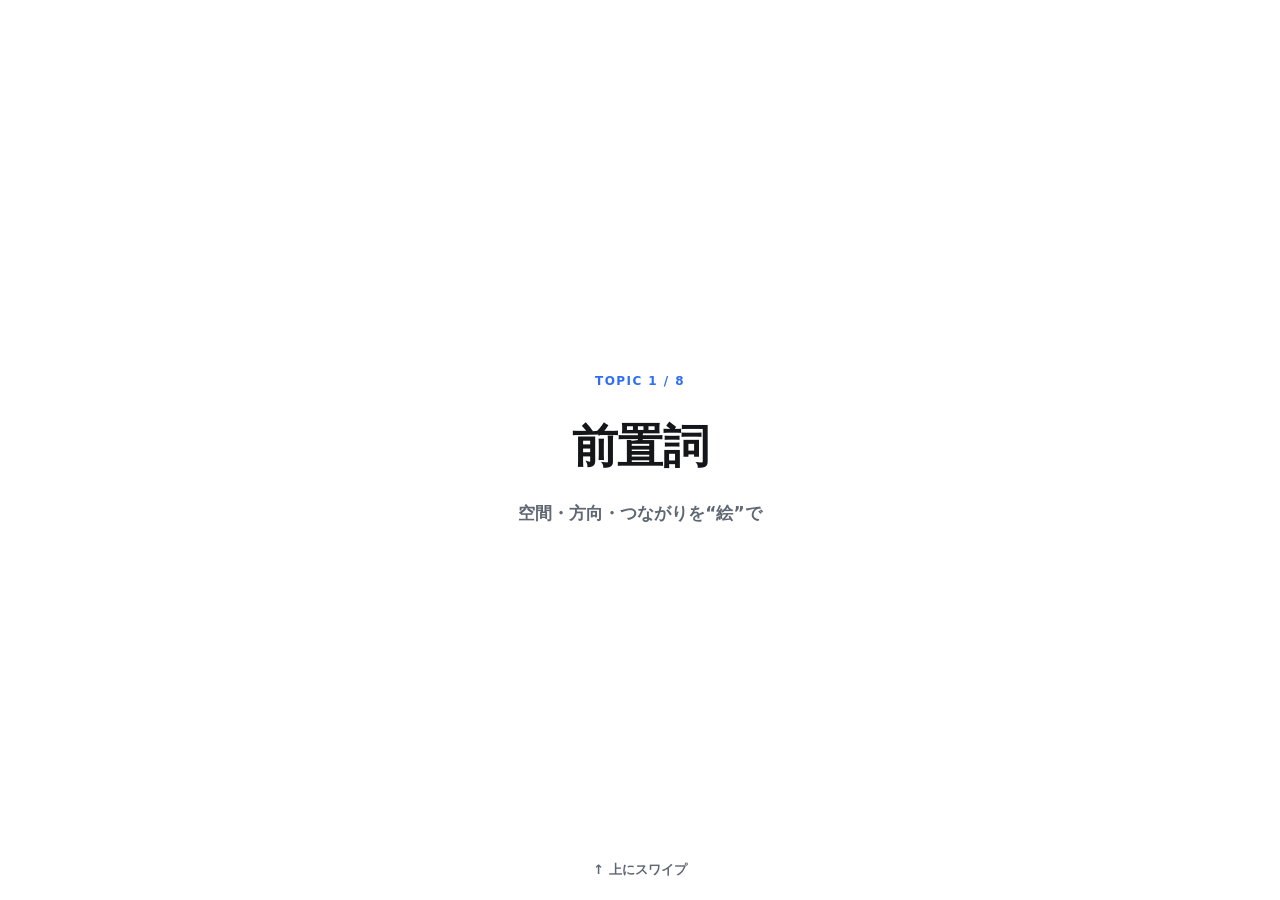
==== commit 8c4c23ed: "イメージ英文法を上タブバー廃止→全8トピックを1本の縦スワイプに連結(トピックの変わり目に区切りカード+末尾に各トピックの結果カード)。他ページと同じ構成に。iframe?v=3 Co-Authore" ====
--- a/grammar-swipe.html
+++ b/grammar-swipe.html
@@ -129,13 +129,9 @@
 
   html,body{height:100%}
   body{overflow:hidden}
-  .sbar{position:fixed;top:0;left:0;right:0;z-index:10;background:var(--bg);border-bottom:1px solid var(--line);padding:6px 0 5px}
-  .stabs{display:flex;flex-wrap:wrap;gap:6px;padding:3px 14px}
-  .stab{border:1px solid var(--line2);background:none;color:var(--muted);font-family:inherit;font-weight:700;font-size:12px;padding:5px 11px;border-radius:999px;cursor:pointer;-webkit-tap-highlight-color:transparent}
-  .stab.on{border-color:var(--accent);color:var(--accent)}
-  #feed{position:absolute;left:0;right:0;bottom:0;top:0;overflow-y:scroll;scroll-snap-type:y mandatory;-webkit-overflow-scrolling:touch;scrollbar-width:none}
+  #feed{height:100dvh;overflow-y:scroll;scroll-snap-type:y mandatory;-webkit-overflow-scrolling:touch;scrollbar-width:none}
   #feed::-webkit-scrollbar{display:none}
-  .scard{height:100%;scroll-snap-align:start;scroll-snap-stop:always;display:flex;flex-direction:column;justify-content:center;align-items:center;position:relative;padding:70px 24px 24px}
+  .scard{height:100dvh;scroll-snap-align:start;scroll-snap-stop:always;display:flex;flex-direction:column;justify-content:center;align-items:center;position:relative;padding:24px}
   .sc-in{width:100%;max-width:460px;text-align:center}
   .sdia{margin:0 auto 8px;max-width:330px}
   .sdia svg{width:100%;height:auto}
@@ -148,9 +144,12 @@
   .sex .s .hl{color:var(--accent);font-weight:800}
   .sex .t{font-size:14px;color:var(--muted);margin-top:4px}
   .shint{position:absolute;bottom:calc(env(safe-area-inset-bottom) + 18px);left:0;right:0;text-align:center;color:var(--muted);font-size:13px;font-weight:600;animation:bob 1.8s ease-in-out infinite}
+  .div .dnum{font-size:12px;font-weight:800;letter-spacing:.12em;color:var(--accent);text-transform:uppercase;margin:0 0 14px}
+  .div .dttl{font-size:46px;font-weight:800;letter-spacing:-.02em}
+  .div .dsub{font-size:17px;color:var(--muted);margin:12px 0 0;font-weight:600}
   .qtag{font-size:12px;font-weight:800;letter-spacing:.08em;color:var(--accent);text-transform:uppercase;margin:0 0 14px}
   .qs{font-size:24px;font-weight:800;line-height:1.5;letter-spacing:-.01em}
-  .qbk{display:inline-block;min-width:2.4em;text-align:center;color:var(--accent);border-bottom:2px solid var(--accent);line-height:1}
+  .qbk{display:inline-block;width:1.9em;border-bottom:2.5px solid var(--accent);margin:0 6px;vertical-align:1px}
   .qj{font-size:14px;color:var(--muted);margin:12px 0 0}
   .qo{display:flex;flex-wrap:wrap;justify-content:center;gap:10px;margin:24px 0 0}
   .qb{border:1px solid var(--line2);background:none;color:var(--ink);font-family:inherit;font-weight:800;font-size:18px;padding:12px 22px;border-radius:12px;cursor:pointer;-webkit-tap-highlight-color:transparent}
@@ -163,15 +162,14 @@
   .qf .e{font-size:15px;color:var(--ink);margin-top:6px;line-height:1.7}
   .qf .qd{margin:12px auto 0;max-width:170px}
   .qf .qd svg{width:100%;height:auto}
-  .send .num{font-size:40px;font-weight:800;letter-spacing:-.02em}
-  .send .num b{color:var(--accent)}
-  .send .msg{color:var(--muted);font-size:15px;margin:6px 0 20px;line-height:1.7}
-  .send .again{border:1px solid var(--line2);background:none;color:var(--ink);font-weight:700;font-size:15px;padding:11px 24px;border-radius:10px;cursor:pointer;font-family:inherit}
+  .res .num{font-size:40px;font-weight:800;letter-spacing:-.02em}
+  .res .num b{color:var(--accent)}
+  .res .msg{color:var(--muted);font-size:15px;margin:8px 0 0;line-height:1.7}
 </style></head><body>
-<div class="sbar"><div class="stabs"><button class="stab" data-go="prepositions">前置詞</button><button class="stab" data-go="basic-verbs">基本動詞</button><button class="stab" data-go="see-look-watch">見る系</button><button class="stab" data-go="phrasal-verbs">句動詞</button><button class="stab" data-go="a-the">a・the</button><button class="stab" data-go="to-ing">to・-ing</button><button class="stab" data-go="causatives">使役</button><button class="stab" data-go="possessive">所有</button></div></div>
 <div id="feed"></div>
 <script>
 var TOPICS=[{"id": "prepositions", "label": "前置詞", "concepts": [{"en": "at", "role": "点でとらえる", "image": "地図の上の、たった1つの地点", "ex": "I'm at the station.", "exj": "駅（という地点）にいる", "dia": "<svg class=\"dia\" viewBox=\"0 0 320 180\" role=\"img\" aria-label=\"地図の上に立つピン。広さに関係なく一点を指す\">\n        <polygon points=\"46,150 196,150 274,78 124,78\" class=\"s-line\"/>\n        <line x1=\"90\" y1=\"150\" x2=\"168\" y2=\"78\" class=\"s-faint\"/>\n        <line x1=\"140\" y1=\"150\" x2=\"218\" y2=\"78\" class=\"s-faint\"/>\n        <line x1=\"82\" y1=\"126\" x2=\"232\" y2=\"126\" class=\"s-faint\"/>\n        <path d=\"M196 60c-13 0-23 10-23 23 0 16 23 34 23 34s23-18 23-34c0-13-10-23-23-23z\" class=\"f-acc\"/>\n        <circle cx=\"196\" cy=\"83\" r=\"8\" class=\"f-bg\"/>\n        <text x=\"160\" y=\"171\" text-anchor=\"middle\" class=\"t-lbl\">巨大な駅でも“点”</text>\n      </svg>"}, {"en": "in", "role": "囲まれる", "image": "3Dの空間に、すっぽり囲まれている", "ex": "I'm in the building.", "exj": "建物の中（に囲まれている）", "dia": "<svg class=\"dia\" viewBox=\"0 0 320 180\" role=\"img\" aria-label=\"立体の箱の中にすっぽり入っている点\">\n        <polygon points=\"120,150 210,150 210,86 120,86\" class=\"s-line\"/>\n        <polygon points=\"120,86 158,58 248,58 210,86\" class=\"s-line\"/>\n        <polygon points=\"210,86 248,58 248,122 210,150\" class=\"s-line\"/>\n        <circle cx=\"165\" cy=\"120\" r=\"8\" class=\"f-acc\"/>\n        <text x=\"160\" y=\"172\" text-anchor=\"middle\" class=\"t-lbl\">壁と天井の“中”に入る</text>\n      </svg>"}, {"en": "on", "role": "接触・くっつく", "image": "「上」じゃない。くっついている", "ex": "A picture on the wall.", "exj": "壁にくっついた絵", "dia": "<svg class=\"dia\" viewBox=\"0 0 320 180\" role=\"img\" aria-label=\"面にくっついている。上でも下でも接触していればon\">\n        <line x1=\"60\" y1=\"118\" x2=\"260\" y2=\"118\" class=\"s-line\"/>\n        <rect x=\"96\" y=\"92\" width=\"46\" height=\"26\" rx=\"3\" class=\"s-line\"/>\n        <line x1=\"96\" y1=\"118\" x2=\"142\" y2=\"118\" class=\"s-acc\"/>\n        <line x1=\"60\" y1=\"58\" x2=\"260\" y2=\"58\" class=\"s-line\"/>\n        <rect x=\"186\" y=\"58\" width=\"40\" height=\"24\" rx=\"3\" class=\"s-line\"/>\n        <line x1=\"186\" y1=\"58\" x2=\"226\" y2=\"58\" class=\"s-acc\"/>\n        <text x=\"88\" y=\"140\" class=\"t-acc\">接触</text>\n        <text x=\"150\" y=\"50\" class=\"t-acc\">天井の裏でも接触</text>\n      </svg>"}, {"en": "to", "role": "到達する", "image": "矢印が相手に届いて、くっつく", "ex": "I went to the supermarket.", "exj": "スーパーに着いた", "dia": "<svg class=\"dia\" viewBox=\"0 0 320 180\" role=\"img\" aria-label=\"矢印が相手に到達して接触している\">\n        <circle cx=\"58\" cy=\"94\" r=\"7\" class=\"f-dot\"/>\n        <line x1=\"72\" y1=\"94\" x2=\"232\" y2=\"94\" class=\"s-acc\"/>\n        <polyline points=\"222,85 234,94 222,103\" class=\"s-acc\"/>\n        <circle cx=\"248\" cy=\"94\" r=\"10\" class=\"f-acc\"/>\n        <text x=\"42\" y=\"124\" class=\"t-lbl\">出発</text>\n        <text x=\"228\" y=\"124\" class=\"t-acc\">到達（接触）</text>\n      </svg>"}, {"en": "for", "role": "向いているだけ", "image": "矢印は向いているだけ。届いたかは別", "ex": "I left for the supermarket.", "exj": "向かった（着いたかは不明）", "dia": "<svg class=\"dia\" viewBox=\"0 0 320 180\" role=\"img\" aria-label=\"矢印は向いているだけで相手に届いていない\">\n        <circle cx=\"58\" cy=\"94\" r=\"7\" class=\"f-dot\"/>\n        <line x1=\"72\" y1=\"94\" x2=\"176\" y2=\"94\" class=\"s-acc\"/>\n        <polyline points=\"166,85 178,94 166,103\" class=\"s-acc\"/>\n        <line x1=\"184\" y1=\"94\" x2=\"236\" y2=\"94\" class=\"s-acc-d\"/>\n        <circle cx=\"252\" cy=\"94\" r=\"10\" class=\"s-line\"/>\n        <text x=\"42\" y=\"124\" class=\"t-lbl\">出発</text>\n        <text x=\"214\" y=\"124\" class=\"t-lbl\">着いたかは不明</text>\n      </svg>"}, {"en": "of", "role": "つながった一部", "image": "背景に全体があって、繋がっている一部", "ex": "a table made of wood", "exj": "木でできた机", "dia": "<svg class=\"dia\" viewBox=\"0 0 320 180\" role=\"img\" aria-label=\"全体とつながっている一部（部屋とドア）\">\n        <rect x=\"70\" y=\"50\" width=\"150\" height=\"96\" rx=\"6\" class=\"s-line\"/>\n        <rect x=\"212\" y=\"78\" width=\"34\" height=\"58\" rx=\"4\" class=\"s-acc\"/>\n        <circle cx=\"240\" cy=\"108\" r=\"2.4\" class=\"f-acc\"/>\n        <text x=\"120\" y=\"40\" class=\"t-lbl\">部屋（全体）</text>\n        <text x=\"228\" y=\"160\" class=\"t-acc\">ドア＝一部</text>\n      </svg>"}, {"en": "from", "role": "離れる", "image": "起点から、遠く離れていく", "ex": "Miso is made from soybeans.", "exj": "大豆から（原型が残っていない）", "dia": "<svg class=\"dia\" viewBox=\"0 0 320 180\" role=\"img\" aria-label=\"起点から離れていく矢印\">\n        <circle cx=\"64\" cy=\"128\" r=\"8\" class=\"s-line\"/>\n        <circle cx=\"64\" cy=\"128\" r=\"3\" class=\"f-dot\"/>\n        <path d=\"M78 122 C140 96 190 80 244 62\" class=\"s-acc\"/>\n        <polyline points=\"236,52 246,61 235,72\" class=\"s-acc\"/>\n        <text x=\"40\" y=\"152\" class=\"t-lbl\">起点</text>\n        <text x=\"196\" y=\"46\" class=\"t-acc\">離れていく</text>\n      </svg>"}, {"en": "with", "role": "繋がっている", "image": "「一緒に」じゃなく、繋がっている", "ex": "I argued with my friend.", "exj": "友達と言い合った", "dia": "<svg class=\"dia\" viewBox=\"0 0 320 180\" role=\"img\" aria-label=\"withは繋がり。同じ向きでも睨み合いでも繋がっていればwith\">\n        <line x1=\"70\" y1=\"86\" x2=\"128\" y2=\"86\" class=\"s-acc\"/>\n        <circle cx=\"70\" cy=\"86\" r=\"9\" class=\"s-line\"/><circle cx=\"128\" cy=\"86\" r=\"9\" class=\"s-line\"/>\n        <polyline points=\"150,78 160,86 150,94\" class=\"s-faint\" style=\"stroke:var(--line2)\"/>\n        <polyline points=\"140,78 150,86 140,94\" class=\"s-faint\" style=\"stroke:var(--line2)\"/>\n        <text x=\"66\" y=\"120\" class=\"t-lbl\">同じ方を向く＝仲良く</text>\n        <line x1=\"206\" y1=\"86\" x2=\"264\" y2=\"86\" class=\"s-acc\"/>\n        <circle cx=\"206\" cy=\"86\" r=\"9\" class=\"s-line\"/><circle cx=\"264\" cy=\"86\" r=\"9\" class=\"s-line\"/>\n        <polyline points=\"222,78 232,86 222,94\" class=\"s-acc\"/>\n        <polyline points=\"248,78 238,86 248,94\" class=\"s-acc\"/>\n        <text x=\"206\" y=\"120\" class=\"t-acc\">睨み合い＝喧嘩</text>\n      </svg>"}], "quiz": [{"pre": "I'm ", "post": " the station.", "answer": "at", "options": ["at", "in", "on"], "jp": "駅（地図上の地点）にいる", "explain": "駅は地図上の“点”。だから at。", "dia": "<svg class=\"dia\" viewBox=\"0 0 320 180\" role=\"img\" aria-label=\"地図の上に立つピン。広さに関係なく一点を指す\">\n        <polygon points=\"46,150 196,150 274,78 124,78\" class=\"s-line\"/>\n        <line x1=\"90\" y1=\"150\" x2=\"168\" y2=\"78\" class=\"s-faint\"/>\n        <line x1=\"140\" y1=\"150\" x2=\"218\" y2=\"78\" class=\"s-faint\"/>\n        <line x1=\"82\" y1=\"126\" x2=\"232\" y2=\"126\" class=\"s-faint\"/>\n        <path d=\"M196 60c-13 0-23 10-23 23 0 16 23 34 23 34s23-18 23-34c0-13-10-23-23-23z\" class=\"f-acc\"/>\n        <circle cx=\"196\" cy=\"83\" r=\"8\" class=\"f-bg\"/>\n        <text x=\"160\" y=\"171\" text-anchor=\"middle\" class=\"t-lbl\">巨大な駅でも“点”</text>\n      </svg>"}, {"pre": "A bug is ", "post": " the ceiling.", "answer": "on", "options": ["at", "in", "on"], "jp": "虫が天井にとまっている", "explain": "天井の裏でも“くっついていれば”on。上下は関係なし。", "dia": "<svg class=\"dia\" viewBox=\"0 0 320 180\" role=\"img\" aria-label=\"面にくっついている。上でも下でも接触していればon\">\n        <line x1=\"60\" y1=\"118\" x2=\"260\" y2=\"118\" class=\"s-line\"/>\n        <rect x=\"96\" y=\"92\" width=\"46\" height=\"26\" rx=\"3\" class=\"s-line\"/>\n        <line x1=\"96\" y1=\"118\" x2=\"142\" y2=\"118\" class=\"s-acc\"/>\n        <line x1=\"60\" y1=\"58\" x2=\"260\" y2=\"58\" class=\"s-line\"/>\n        <rect x=\"186\" y=\"58\" width=\"40\" height=\"24\" rx=\"3\" class=\"s-line\"/>\n        <line x1=\"186\" y1=\"58\" x2=\"226\" y2=\"58\" class=\"s-acc\"/>\n        <text x=\"88\" y=\"140\" class=\"t-acc\">接触</text>\n        <text x=\"150\" y=\"50\" class=\"t-acc\">天井の裏でも接触</text>\n      </svg>"}, {"pre": "I'm ", "post": " the meeting room now.", "answer": "in", "options": ["at", "in", "on"], "jp": "今、会議室の中にいる", "explain": "壁と天井に“囲まれた”空間の中。だから in。", "dia": "<svg class=\"dia\" viewBox=\"0 0 320 180\" role=\"img\" aria-label=\"立体の箱の中にすっぽり入っている点\">\n        <polygon points=\"120,150 210,150 210,86 120,86\" class=\"s-line\"/>\n        <polygon points=\"120,86 158,58 248,58 210,86\" class=\"s-line\"/>\n        <polygon points=\"210,86 248,58 248,122 210,150\" class=\"s-line\"/>\n        <circle cx=\"165\" cy=\"120\" r=\"8\" class=\"f-acc\"/>\n        <text x=\"160\" y=\"172\" text-anchor=\"middle\" class=\"t-lbl\">壁と天井の“中”に入る</text>\n      </svg>"}, {"pre": "I went ", "post": " the supermarket.", "answer": "to", "options": ["to", "for"], "jp": "スーパーに行って着いた", "explain": "ちゃんと“到達”したから to。", "dia": "<svg class=\"dia\" viewBox=\"0 0 320 180\" role=\"img\" aria-label=\"矢印が相手に到達して接触している\">\n        <circle cx=\"58\" cy=\"94\" r=\"7\" class=\"f-dot\"/>\n        <line x1=\"72\" y1=\"94\" x2=\"232\" y2=\"94\" class=\"s-acc\"/>\n        <polyline points=\"222,85 234,94 222,103\" class=\"s-acc\"/>\n        <circle cx=\"248\" cy=\"94\" r=\"10\" class=\"f-acc\"/>\n        <text x=\"42\" y=\"124\" class=\"t-lbl\">出発</text>\n        <text x=\"228\" y=\"124\" class=\"t-acc\">到達（接触）</text>\n      </svg>"}, {"pre": "He left ", "post": " Tokyo this morning.", "answer": "for", "options": ["to", "for"], "jp": "今朝、東京へ向けて出発した", "explain": "“向かった”だけで、着いたかは別。だから for。", "dia": "<svg class=\"dia\" viewBox=\"0 0 320 180\" role=\"img\" aria-label=\"矢印は向いているだけで相手に届いていない\">\n        <circle cx=\"58\" cy=\"94\" r=\"7\" class=\"f-dot\"/>\n        <line x1=\"72\" y1=\"94\" x2=\"176\" y2=\"94\" class=\"s-acc\"/>\n        <polyline points=\"166,85 178,94 166,103\" class=\"s-acc\"/>\n        <line x1=\"184\" y1=\"94\" x2=\"236\" y2=\"94\" class=\"s-acc-d\"/>\n        <circle cx=\"252\" cy=\"94\" r=\"10\" class=\"s-line\"/>\n        <text x=\"42\" y=\"124\" class=\"t-lbl\">出発</text>\n        <text x=\"214\" y=\"124\" class=\"t-lbl\">着いたかは不明</text>\n      </svg>"}, {"pre": "This gift is ", "post": " you.", "answer": "for", "options": ["to", "for"], "jp": "このプレゼントはあなたに", "explain": "気持ちの矢印があなたに“向いている”から for。", "dia": "<svg class=\"dia\" viewBox=\"0 0 320 180\" role=\"img\" aria-label=\"矢印は向いているだけで相手に届いていない\">\n        <circle cx=\"58\" cy=\"94\" r=\"7\" class=\"f-dot\"/>\n        <line x1=\"72\" y1=\"94\" x2=\"176\" y2=\"94\" class=\"s-acc\"/>\n        <polyline points=\"166,85 178,94 166,103\" class=\"s-acc\"/>\n        <line x1=\"184\" y1=\"94\" x2=\"236\" y2=\"94\" class=\"s-acc-d\"/>\n        <circle cx=\"252\" cy=\"94\" r=\"10\" class=\"s-line\"/>\n        <text x=\"42\" y=\"124\" class=\"t-lbl\">出発</text>\n        <text x=\"214\" y=\"124\" class=\"t-lbl\">着いたかは不明</text>\n      </svg>"}, {"pre": "This table is made ", "post": " wood.", "answer": "of", "options": ["of", "from"], "jp": "この机は木でできている", "explain": "木が“そのまま残っている”から made of。", "dia": "<svg class=\"dia\" viewBox=\"0 0 320 180\" role=\"img\" aria-label=\"全体とつながっている一部（部屋とドア）\">\n        <rect x=\"70\" y=\"50\" width=\"150\" height=\"96\" rx=\"6\" class=\"s-line\"/>\n        <rect x=\"212\" y=\"78\" width=\"34\" height=\"58\" rx=\"4\" class=\"s-acc\"/>\n        <circle cx=\"240\" cy=\"108\" r=\"2.4\" class=\"f-acc\"/>\n        <text x=\"120\" y=\"40\" class=\"t-lbl\">部屋（全体）</text>\n        <text x=\"228\" y=\"160\" class=\"t-acc\">ドア＝一部</text>\n      </svg>"}, {"pre": "Cheese is made ", "post": " milk.", "answer": "from", "options": ["of", "from"], "jp": "チーズは牛乳から作られる", "explain": "牛乳が形を変えて“離れた”から made from。", "dia": "<svg class=\"dia\" viewBox=\"0 0 320 180\" role=\"img\" aria-label=\"起点から離れていく矢印\">\n        <circle cx=\"64\" cy=\"128\" r=\"8\" class=\"s-line\"/>\n        <circle cx=\"64\" cy=\"128\" r=\"3\" class=\"f-dot\"/>\n        <path d=\"M78 122 C140 96 190 80 244 62\" class=\"s-acc\"/>\n        <polyline points=\"236,52 246,61 235,72\" class=\"s-acc\"/>\n        <text x=\"40\" y=\"152\" class=\"t-lbl\">起点</text>\n        <text x=\"196\" y=\"46\" class=\"t-acc\">離れていく</text>\n      </svg>"}, {"pre": "The handle ", "post": " this door is broken.", "answer": "of", "options": ["of", "to", "from"], "jp": "このドアの取っ手が壊れている", "explain": "取っ手はドアの“一部＝繋がっている”から of。", "dia": "<svg class=\"dia\" viewBox=\"0 0 320 180\" role=\"img\" aria-label=\"全体とつながっている一部（部屋とドア）\">\n        <rect x=\"70\" y=\"50\" width=\"150\" height=\"96\" rx=\"6\" class=\"s-line\"/>\n        <rect x=\"212\" y=\"78\" width=\"34\" height=\"58\" rx=\"4\" class=\"s-acc\"/>\n        <circle cx=\"240\" cy=\"108\" r=\"2.4\" class=\"f-acc\"/>\n        <text x=\"120\" y=\"40\" class=\"t-lbl\">部屋（全体）</text>\n        <text x=\"228\" y=\"160\" class=\"t-acc\">ドア＝一部</text>\n      </svg>"}, {"pre": "I moved to Osaka ", "post": " Tokyo.", "answer": "from", "options": ["from", "of", "to"], "jp": "東京から大阪へ引っ越した", "explain": "東京という起点から“離れた”から from。", "dia": "<svg class=\"dia\" viewBox=\"0 0 320 180\" role=\"img\" aria-label=\"起点から離れていく矢印\">\n        <circle cx=\"64\" cy=\"128\" r=\"8\" class=\"s-line\"/>\n        <circle cx=\"64\" cy=\"128\" r=\"3\" class=\"f-dot\"/>\n        <path d=\"M78 122 C140 96 190 80 244 62\" class=\"s-acc\"/>\n        <polyline points=\"236,52 246,61 235,72\" class=\"s-acc\"/>\n        <text x=\"40\" y=\"152\" class=\"t-lbl\">起点</text>\n        <text x=\"196\" y=\"46\" class=\"t-acc\">離れていく</text>\n      </svg>"}, {"pre": "I argued ", "post": " my boss.", "answer": "with", "options": ["with", "to", "for"], "jp": "上司と言い合いになった", "explain": "怒りの視線で“繋がった”＝口論。だから with。", "dia": "<svg class=\"dia\" viewBox=\"0 0 320 180\" role=\"img\" aria-label=\"withは繋がり。同じ向きでも睨み合いでも繋がっていればwith\">\n        <line x1=\"70\" y1=\"86\" x2=\"128\" y2=\"86\" class=\"s-acc\"/>\n        <circle cx=\"70\" cy=\"86\" r=\"9\" class=\"s-line\"/><circle cx=\"128\" cy=\"86\" r=\"9\" class=\"s-line\"/>\n        <polyline points=\"150,78 160,86 150,94\" class=\"s-faint\" style=\"stroke:var(--line2)\"/>\n        <polyline points=\"140,78 150,86 140,94\" class=\"s-faint\" style=\"stroke:var(--line2)\"/>\n        <text x=\"66\" y=\"120\" class=\"t-lbl\">同じ方を向く＝仲良く</text>\n        <line x1=\"206\" y1=\"86\" x2=\"264\" y2=\"86\" class=\"s-acc\"/>\n        <circle cx=\"206\" cy=\"86\" r=\"9\" class=\"s-line\"/><circle cx=\"264\" cy=\"86\" r=\"9\" class=\"s-line\"/>\n        <polyline points=\"222,78 232,86 222,94\" class=\"s-acc\"/>\n        <polyline points=\"248,78 238,86 248,94\" class=\"s-acc\"/>\n        <text x=\"206\" y=\"120\" class=\"t-acc\">睨み合い＝喧嘩</text>\n      </svg>"}, {"pre": "She cut the cake ", "post": " a knife.", "answer": "with", "options": ["with", "by", "of"], "jp": "ナイフでケーキを切った", "explain": "自分と道具が“繋がっている”から with。", "dia": "<svg class=\"dia\" viewBox=\"0 0 320 180\" role=\"img\" aria-label=\"withは繋がり。同じ向きでも睨み合いでも繋がっていればwith\">\n        <line x1=\"70\" y1=\"86\" x2=\"128\" y2=\"86\" class=\"s-acc\"/>\n        <circle cx=\"70\" cy=\"86\" r=\"9\" class=\"s-line\"/><circle cx=\"128\" cy=\"86\" r=\"9\" class=\"s-line\"/>\n        <polyline points=\"150,78 160,86 150,94\" class=\"s-faint\" style=\"stroke:var(--line2)\"/>\n        <polyline points=\"140,78 150,86 140,94\" class=\"s-faint\" style=\"stroke:var(--line2)\"/>\n        <text x=\"66\" y=\"120\" class=\"t-lbl\">同じ方を向く＝仲良く</text>\n        <line x1=\"206\" y1=\"86\" x2=\"264\" y2=\"86\" class=\"s-acc\"/>\n        <circle cx=\"206\" cy=\"86\" r=\"9\" class=\"s-line\"/><circle cx=\"264\" cy=\"86\" r=\"9\" class=\"s-line\"/>\n        <polyline points=\"222,78 232,86 222,94\" class=\"s-acc\"/>\n        <polyline points=\"248,78 238,86 248,94\" class=\"s-acc\"/>\n        <text x=\"206\" y=\"120\" class=\"t-acc\">睨み合い＝喧嘩</text>\n      </svg>"}, {"pre": "See you ", "post": " Monday.", "answer": "on", "options": ["on", "at", "in"], "jp": "また月曜にね", "explain": "曜日は“その日にくっつく”感じ。だから on Monday。", "dia": "<svg class=\"dia\" viewBox=\"0 0 320 180\" role=\"img\" aria-label=\"面にくっついている。上でも下でも接触していればon\">\n        <line x1=\"60\" y1=\"118\" x2=\"260\" y2=\"118\" class=\"s-line\"/>\n        <rect x=\"96\" y=\"92\" width=\"46\" height=\"26\" rx=\"3\" class=\"s-line\"/>\n        <line x1=\"96\" y1=\"118\" x2=\"142\" y2=\"118\" class=\"s-acc\"/>\n        <line x1=\"60\" y1=\"58\" x2=\"260\" y2=\"58\" class=\"s-line\"/>\n        <rect x=\"186\" y=\"58\" width=\"40\" height=\"24\" rx=\"3\" class=\"s-line\"/>\n        <line x1=\"186\" y1=\"58\" x2=\"226\" y2=\"58\" class=\"s-acc\"/>\n        <text x=\"88\" y=\"140\" class=\"t-acc\">接触</text>\n        <text x=\"150\" y=\"50\" class=\"t-acc\">天井の裏でも接触</text>\n      </svg>"}, {"pre": "I get up ", "post": " the morning.", "answer": "in", "options": ["in", "on", "at"], "jp": "朝に起きる", "explain": "朝という時間の“中”にいる感じ。だから in the morning。", "dia": "<svg class=\"dia\" viewBox=\"0 0 320 180\" role=\"img\" aria-label=\"立体の箱の中にすっぽり入っている点\">\n        <polygon points=\"120,150 210,150 210,86 120,86\" class=\"s-line\"/>\n        <polygon points=\"120,86 158,58 248,58 210,86\" class=\"s-line\"/>\n        <polygon points=\"210,86 248,58 248,122 210,150\" class=\"s-line\"/>\n        <circle cx=\"165\" cy=\"120\" r=\"8\" class=\"f-acc\"/>\n        <text x=\"160\" y=\"172\" text-anchor=\"middle\" class=\"t-lbl\">壁と天井の“中”に入る</text>\n      </svg>"}, {"pre": "The shop closes ", "post": " night.", "answer": "at", "options": ["at", "in", "on"], "jp": "その店は夜に閉まる", "explain": "夜は時の“一点”ととらえて at night。※朝・昼・夕方は“時間の中にいる”感じなので in（in the morning / in the evening）。night だけが at になる例外と覚えると◎。", "dia": "<svg class=\"dia\" viewBox=\"0 0 320 180\" role=\"img\" aria-label=\"地図の上に立つピン。広さに関係なく一点を指す\">\n        <polygon points=\"46,150 196,150 274,78 124,78\" class=\"s-line\"/>\n        <line x1=\"90\" y1=\"150\" x2=\"168\" y2=\"78\" class=\"s-faint\"/>\n        <line x1=\"140\" y1=\"150\" x2=\"218\" y2=\"78\" class=\"s-faint\"/>\n        <line x1=\"82\" y1=\"126\" x2=\"232\" y2=\"126\" class=\"s-faint\"/>\n        <path d=\"M196 60c-13 0-23 10-23 23 0 16 23 34 23 34s23-18 23-34c0-13-10-23-23-23z\" class=\"f-acc\"/>\n        <circle cx=\"196\" cy=\"83\" r=\"8\" class=\"f-bg\"/>\n        <text x=\"160\" y=\"171\" text-anchor=\"middle\" class=\"t-lbl\">巨大な駅でも“点”</text>\n      </svg>"}, {"pre": "I'll be back ", "post": " ten minutes.", "answer": "in", "options": ["in", "for", "after"], "jp": "10分で戻るね", "explain": "「今から〜後」は in。「10分間ずっと」なら for。日本語につられて after にしないでね。", "dia": "<svg class=\"dia\" viewBox=\"0 0 320 180\" role=\"img\" aria-label=\"立体の箱の中にすっぽり入っている点\">\n        <polygon points=\"120,150 210,150 210,86 120,86\" class=\"s-line\"/>\n        <polygon points=\"120,86 158,58 248,58 210,86\" class=\"s-line\"/>\n        <polygon points=\"210,86 248,58 248,122 210,150\" class=\"s-line\"/>\n        <circle cx=\"165\" cy=\"120\" r=\"8\" class=\"f-acc\"/>\n        <text x=\"160\" y=\"172\" text-anchor=\"middle\" class=\"t-lbl\">壁と天井の“中”に入る</text>\n      </svg>"}, {"pre": "She is good ", "post": " tennis.", "answer": "at", "options": ["at", "in", "on"], "jp": "彼女はテニスが上手", "explain": "「一点にねらいを定める」at。的に当たっている感じ。", "dia": "<svg class=\"dia\" viewBox=\"0 0 320 180\" role=\"img\" aria-label=\"地図の上に立つピン。広さに関係なく一点を指す\">\n        <polygon points=\"46,150 196,150 274,78 124,78\" class=\"s-line\"/>\n        <line x1=\"90\" y1=\"150\" x2=\"168\" y2=\"78\" class=\"s-faint\"/>\n        <line x1=\"140\" y1=\"150\" x2=\"218\" y2=\"78\" class=\"s-faint\"/>\n        <line x1=\"82\" y1=\"126\" x2=\"232\" y2=\"126\" class=\"s-faint\"/>\n        <path d=\"M196 60c-13 0-23 10-23 23 0 16 23 34 23 34s23-18 23-34c0-13-10-23-23-23z\" class=\"f-acc\"/>\n        <circle cx=\"196\" cy=\"83\" r=\"8\" class=\"f-bg\"/>\n        <text x=\"160\" y=\"171\" text-anchor=\"middle\" class=\"t-lbl\">巨大な駅でも“点”</text>\n      </svg>"}, {"pre": "I'm interested ", "post": " music.", "answer": "in", "options": ["in", "on", "to"], "jp": "音楽に興味がある", "explain": "関心の“中に”入り込んでいる絵。だから in。", "dia": "<svg class=\"dia\" viewBox=\"0 0 320 180\" role=\"img\" aria-label=\"立体の箱の中にすっぽり入っている点\">\n        <polygon points=\"120,150 210,150 210,86 120,86\" class=\"s-line\"/>\n        <polygon points=\"120,86 158,58 248,58 210,86\" class=\"s-line\"/>\n        <polygon points=\"210,86 248,58 248,122 210,150\" class=\"s-line\"/>\n        <circle cx=\"165\" cy=\"120\" r=\"8\" class=\"f-acc\"/>\n        <text x=\"160\" y=\"172\" text-anchor=\"middle\" class=\"t-lbl\">壁と天井の“中”に入る</text>\n      </svg>"}, {"pre": "He is afraid ", "post": " dogs.", "answer": "of", "options": ["of", "from", "to"], "jp": "彼は犬がこわい", "explain": "こわい“対象”とつながっている of。", "dia": "<svg class=\"dia\" viewBox=\"0 0 320 180\" role=\"img\" aria-label=\"全体とつながっている一部（部屋とドア）\">\n        <rect x=\"70\" y=\"50\" width=\"150\" height=\"96\" rx=\"6\" class=\"s-line\"/>\n        <rect x=\"212\" y=\"78\" width=\"34\" height=\"58\" rx=\"4\" class=\"s-acc\"/>\n        <circle cx=\"240\" cy=\"108\" r=\"2.4\" class=\"f-acc\"/>\n        <text x=\"120\" y=\"40\" class=\"t-lbl\">部屋（全体）</text>\n        <text x=\"228\" y=\"160\" class=\"t-acc\">ドア＝一部</text>\n      </svg>"}, {"pre": "This is different ", "post": " that one.", "answer": "from", "options": ["from", "to", "with"], "jp": "これはあれとちがう", "explain": "別物＝“離れている”from。日本語につられて with にしないでね。", "dia": "<svg class=\"dia\" viewBox=\"0 0 320 180\" role=\"img\" aria-label=\"起点から離れていく矢印\">\n        <circle cx=\"64\" cy=\"128\" r=\"8\" class=\"s-line\"/>\n        <circle cx=\"64\" cy=\"128\" r=\"3\" class=\"f-dot\"/>\n        <path d=\"M78 122 C140 96 190 80 244 62\" class=\"s-acc\"/>\n        <polyline points=\"236,52 246,61 235,72\" class=\"s-acc\"/>\n        <text x=\"40\" y=\"152\" class=\"t-lbl\">起点</text>\n        <text x=\"196\" y=\"46\" class=\"t-acc\">離れていく</text>\n      </svg>"}, {"pre": "I'm looking forward ", "post": " seeing you.", "answer": "to", "options": ["to", "for", "with"], "jp": "会えるのを楽しみにしている", "explain": "前向きの矢印が相手へ“届く”to。look forward to はセットで覚えて。", "dia": "<svg class=\"dia\" viewBox=\"0 0 320 180\" role=\"img\" aria-label=\"矢印が相手に到達して接触している\">\n        <circle cx=\"58\" cy=\"94\" r=\"7\" class=\"f-dot\"/>\n        <line x1=\"72\" y1=\"94\" x2=\"232\" y2=\"94\" class=\"s-acc\"/>\n        <polyline points=\"222,85 234,94 222,103\" class=\"s-acc\"/>\n        <circle cx=\"248\" cy=\"94\" r=\"10\" class=\"f-acc\"/>\n        <text x=\"42\" y=\"124\" class=\"t-lbl\">出発</text>\n        <text x=\"228\" y=\"124\" class=\"t-acc\">到達（接触）</text>\n      </svg>"}, {"pre": "Please listen ", "post": " me.", "answer": "to", "options": ["to", "for", "at"], "jp": "私の話を聞いて", "explain": "声が相手へ“届く”to。listen は to とセット。", "dia": "<svg class=\"dia\" viewBox=\"0 0 320 180\" role=\"img\" aria-label=\"矢印が相手に到達して接触している\">\n        <circle cx=\"58\" cy=\"94\" r=\"7\" class=\"f-dot\"/>\n        <line x1=\"72\" y1=\"94\" x2=\"232\" y2=\"94\" class=\"s-acc\"/>\n        <polyline points=\"222,85 234,94 222,103\" class=\"s-acc\"/>\n        <circle cx=\"248\" cy=\"94\" r=\"10\" class=\"f-acc\"/>\n        <text x=\"42\" y=\"124\" class=\"t-lbl\">出発</text>\n        <text x=\"228\" y=\"124\" class=\"t-acc\">到達（接触）</text>\n      </svg>"}, {"pre": "I agree ", "post": " you.", "answer": "with", "options": ["with", "to", "for"], "jp": "あなたに賛成", "explain": "意見が“つながる”with。", "dia": "<svg class=\"dia\" viewBox=\"0 0 320 180\" role=\"img\" aria-label=\"withは繋がり。同じ向きでも睨み合いでも繋がっていればwith\">\n        <line x1=\"70\" y1=\"86\" x2=\"128\" y2=\"86\" class=\"s-acc\"/>\n        <circle cx=\"70\" cy=\"86\" r=\"9\" class=\"s-line\"/><circle cx=\"128\" cy=\"86\" r=\"9\" class=\"s-line\"/>\n        <polyline points=\"150,78 160,86 150,94\" class=\"s-faint\" style=\"stroke:var(--line2)\"/>\n        <polyline points=\"140,78 150,86 140,94\" class=\"s-faint\" style=\"stroke:var(--line2)\"/>\n        <text x=\"66\" y=\"120\" class=\"t-lbl\">同じ方を向く＝仲良く</text>\n        <line x1=\"206\" y1=\"86\" x2=\"264\" y2=\"86\" class=\"s-acc\"/>\n        <circle cx=\"206\" cy=\"86\" r=\"9\" class=\"s-line\"/><circle cx=\"264\" cy=\"86\" r=\"9\" class=\"s-line\"/>\n        <polyline points=\"222,78 232,86 222,94\" class=\"s-acc\"/>\n        <polyline points=\"248,78 238,86 248,94\" class=\"s-acc\"/>\n        <text x=\"206\" y=\"120\" class=\"t-acc\">睨み合い＝喧嘩</text>\n      </svg>"}, {"pre": "We arrived ", "post": " the airport.", "answer": "at", "options": ["at", "to", "in"], "jp": "空港に着いた", "explain": "到着した“地点”は at。arrive は to でなく at/in。", "dia": "<svg class=\"dia\" viewBox=\"0 0 320 180\" role=\"img\" aria-label=\"地図の上に立つピン。広さに関係なく一点を指す\">\n        <polygon points=\"46,150 196,150 274,78 124,78\" class=\"s-line\"/>\n        <line x1=\"90\" y1=\"150\" x2=\"168\" y2=\"78\" class=\"s-faint\"/>\n        <line x1=\"140\" y1=\"150\" x2=\"218\" y2=\"78\" class=\"s-faint\"/>\n        <line x1=\"82\" y1=\"126\" x2=\"232\" y2=\"126\" class=\"s-faint\"/>\n        <path d=\"M196 60c-13 0-23 10-23 23 0 16 23 34 23 34s23-18 23-34c0-13-10-23-23-23z\" class=\"f-acc\"/>\n        <circle cx=\"196\" cy=\"83\" r=\"8\" class=\"f-bg\"/>\n        <text x=\"160\" y=\"171\" text-anchor=\"middle\" class=\"t-lbl\">巨大な駅でも“点”</text>\n      </svg>"}]}, {"id": "basic-verbs", "label": "基本動詞", "concepts": [{"en": "get", "role": "手に入れる・変わる", "image": "動いて手に入れる／状態が変わる", "ex": "I got a present from my mom.", "exj": "ママからプレゼントをもらった（自分のところに来て手に入る絵）", "dia": "<svg class=\"dia\" viewBox=\"0 0 320 170\" role=\"img\" aria-hidden=\"true\"><rect x=\"228\" y=\"70\" width=\"28\" height=\"28\" rx=\"5\" class=\"s-line\"/><line x1=\"220\" y1=\"84\" x2=\"118\" y2=\"84\" class=\"s-acc\"/><polyline points=\"130,74 114,84 130,94\" class=\"s-acc\"/><circle cx=\"86\" cy=\"84\" r=\"15\" class=\"s-line\"/><circle cx=\"86\" cy=\"84\" r=\"4\" class=\"f-dot\"/><text x=\"160\" y=\"132\" text-anchor=\"middle\" class=\"t-acc\">自分のところに来る</text></svg>"}, {"en": "take", "role": "取って自分の側へ", "image": "手に取って自分の方へ移す・連れていく", "ex": "Take this pen.", "exj": "このペン取って（自分の手の方へ引き寄せる絵）", "dia": "<svg class=\"dia\" viewBox=\"0 0 320 170\" role=\"img\" aria-hidden=\"true\"><circle cx=\"80\" cy=\"80\" r=\"14\" class=\"s-line\"/><rect x=\"214\" y=\"66\" width=\"28\" height=\"28\" rx=\"5\" class=\"s-line\"/><path d=\"M222 100 Q150 132 100 96\" class=\"s-acc\" fill=\"none\"/><polyline points=\"110,88 96,98 112,104\" class=\"s-acc\"/><text x=\"160\" y=\"138\" text-anchor=\"middle\" class=\"t-acc\">取って自分の側へ</text></svg>"}, {"en": "put", "role": "置く", "image": "あるところにポンと置く", "ex": "Put it on the table.", "exj": "テーブルの上に置いて（ある場所にポンと置く絵）", "dia": "<svg class=\"dia\" viewBox=\"0 0 320 170\" role=\"img\" aria-hidden=\"true\"><line x1=\"86\" y1=\"120\" x2=\"234\" y2=\"120\" class=\"s-line\"/><rect x=\"142\" y=\"92\" width=\"36\" height=\"26\" rx=\"4\" class=\"s-line\"/><line x1=\"160\" y1=\"46\" x2=\"160\" y2=\"84\" class=\"s-acc\"/><polyline points=\"151,74 160,88 169,74\" class=\"s-acc\"/><text x=\"160\" y=\"146\" text-anchor=\"middle\" class=\"t-acc\">あるところに置く</text></svg>"}], "quiz": [{"pre": "I ", "post": " a present from my mom.", "answer": "got", "options": ["got", "took", "put"], "jp": "ママからプレゼントをもらった", "explain": "自分のところに来て手に入る絵。「もらう」は get ですね", "dia": "<svg class=\"dia\" viewBox=\"0 0 320 170\" role=\"img\" aria-hidden=\"true\"><rect x=\"228\" y=\"70\" width=\"28\" height=\"28\" rx=\"5\" class=\"s-line\"/><line x1=\"220\" y1=\"84\" x2=\"118\" y2=\"84\" class=\"s-acc\"/><polyline points=\"130,74 114,84 130,94\" class=\"s-acc\"/><circle cx=\"86\" cy=\"84\" r=\"15\" class=\"s-line\"/><circle cx=\"86\" cy=\"84\" r=\"4\" class=\"f-dot\"/><text x=\"160\" y=\"132\" text-anchor=\"middle\" class=\"t-acc\">自分のところに来る</text></svg>"}, {"pre": "Please ", "post": " your books on the desk.", "answer": "put", "options": ["put", "get", "take"], "jp": "机の上に本を置いてね", "explain": "あるところにポンと置く絵だから put", "dia": "<svg class=\"dia\" viewBox=\"0 0 320 170\" role=\"img\" aria-hidden=\"true\"><line x1=\"86\" y1=\"120\" x2=\"234\" y2=\"120\" class=\"s-line\"/><rect x=\"142\" y=\"92\" width=\"36\" height=\"26\" rx=\"4\" class=\"s-line\"/><line x1=\"160\" y1=\"46\" x2=\"160\" y2=\"84\" class=\"s-acc\"/><polyline points=\"151,74 160,88 169,74\" class=\"s-acc\"/><text x=\"160\" y=\"146\" text-anchor=\"middle\" class=\"t-acc\">あるところに置く</text></svg>"}, {"pre": "It ", "post": " an hour to get there.", "answer": "takes", "options": ["takes", "gets", "puts"], "jp": "そこまで1時間かかる", "explain": "時間を取っていく絵。「かかる」は take の仲間です", "dia": "<svg class=\"dia\" viewBox=\"0 0 320 170\" role=\"img\" aria-hidden=\"true\"><circle cx=\"80\" cy=\"80\" r=\"14\" class=\"s-line\"/><rect x=\"214\" y=\"66\" width=\"28\" height=\"28\" rx=\"5\" class=\"s-line\"/><path d=\"M222 100 Q150 132 100 96\" class=\"s-acc\" fill=\"none\"/><polyline points=\"110,88 96,98 112,104\" class=\"s-acc\"/><text x=\"160\" y=\"138\" text-anchor=\"middle\" class=\"t-acc\">取って自分の側へ</text></svg>"}, {"pre": "Don't forget to ", "post": " an umbrella with you.", "answer": "take", "options": ["take", "put", "get"], "jp": "傘を持っていくのを忘れないで", "explain": "自分と一緒に連れて出る絵だから take", "dia": "<svg class=\"dia\" viewBox=\"0 0 320 170\" role=\"img\" aria-hidden=\"true\"><circle cx=\"80\" cy=\"80\" r=\"14\" class=\"s-line\"/><rect x=\"214\" y=\"66\" width=\"28\" height=\"28\" rx=\"5\" class=\"s-line\"/><path d=\"M222 100 Q150 132 100 96\" class=\"s-acc\" fill=\"none\"/><polyline points=\"110,88 96,98 112,104\" class=\"s-acc\"/><text x=\"160\" y=\"138\" text-anchor=\"middle\" class=\"t-acc\">取って自分の側へ</text></svg>"}, {"pre": "It's ", "post": " cold at night.", "answer": "getting", "options": ["getting", "taking", "putting"], "jp": "夜は寒くなってきた", "explain": "だんだん状態が変わっていく絵。変化は get です", "dia": "<svg class=\"dia\" viewBox=\"0 0 320 170\" role=\"img\" aria-hidden=\"true\"><rect x=\"228\" y=\"70\" width=\"28\" height=\"28\" rx=\"5\" class=\"s-line\"/><line x1=\"220\" y1=\"84\" x2=\"118\" y2=\"84\" class=\"s-acc\"/><polyline points=\"130,74 114,84 130,94\" class=\"s-acc\"/><circle cx=\"86\" cy=\"84\" r=\"15\" class=\"s-line\"/><circle cx=\"86\" cy=\"84\" r=\"4\" class=\"f-dot\"/><text x=\"160\" y=\"132\" text-anchor=\"middle\" class=\"t-acc\">自分のところに来る</text></svg>"}, {"pre": "I ", "post": " on my jacket and went out.", "answer": "put", "options": ["put", "got", "took"], "jp": "上着を着て出かけた", "explain": "体の上に“置く”＝身につける絵。着るは put on", "dia": "<svg class=\"dia\" viewBox=\"0 0 320 170\" role=\"img\" aria-hidden=\"true\"><line x1=\"86\" y1=\"120\" x2=\"234\" y2=\"120\" class=\"s-line\"/><rect x=\"142\" y=\"92\" width=\"36\" height=\"26\" rx=\"4\" class=\"s-line\"/><line x1=\"160\" y1=\"46\" x2=\"160\" y2=\"84\" class=\"s-acc\"/><polyline points=\"151,74 160,88 169,74\" class=\"s-acc\"/><text x=\"160\" y=\"146\" text-anchor=\"middle\" class=\"t-acc\">あるところに置く</text></svg>"}, {"pre": "I usually ", "post": " the train to work.", "answer": "take", "options": ["take", "put", "get"], "jp": "いつも電車で通勤している", "explain": "電車を選んで自分の側に取る絵だから take", "dia": "<svg class=\"dia\" viewBox=\"0 0 320 170\" role=\"img\" aria-hidden=\"true\"><circle cx=\"80\" cy=\"80\" r=\"14\" class=\"s-line\"/><rect x=\"214\" y=\"66\" width=\"28\" height=\"28\" rx=\"5\" class=\"s-line\"/><path d=\"M222 100 Q150 132 100 96\" class=\"s-acc\" fill=\"none\"/><polyline points=\"110,88 96,98 112,104\" class=\"s-acc\"/><text x=\"160\" y=\"138\" text-anchor=\"middle\" class=\"t-acc\">取って自分の側へ</text></svg>"}, {"pre": "Where did you ", "post": " that nice bag?", "answer": "get", "options": ["get", "put", "take"], "jp": "そのすてきなバッグ、どこで手に入れたの", "explain": "自分のものにする絵。「手に入れる」は get", "dia": "<svg class=\"dia\" viewBox=\"0 0 320 170\" role=\"img\" aria-hidden=\"true\"><rect x=\"228\" y=\"70\" width=\"28\" height=\"28\" rx=\"5\" class=\"s-line\"/><line x1=\"220\" y1=\"84\" x2=\"118\" y2=\"84\" class=\"s-acc\"/><polyline points=\"130,74 114,84 130,94\" class=\"s-acc\"/><circle cx=\"86\" cy=\"84\" r=\"15\" class=\"s-line\"/><circle cx=\"86\" cy=\"84\" r=\"4\" class=\"f-dot\"/><text x=\"160\" y=\"132\" text-anchor=\"middle\" class=\"t-acc\">自分のところに来る</text></svg>"}, {"pre": "She ", "post": " some milk in the fridge.", "answer": "put", "options": ["put", "got", "took"], "jp": "冷蔵庫に牛乳を入れた", "explain": "中に“置く”絵だから put", "dia": "<svg class=\"dia\" viewBox=\"0 0 320 170\" role=\"img\" aria-hidden=\"true\"><line x1=\"86\" y1=\"120\" x2=\"234\" y2=\"120\" class=\"s-line\"/><rect x=\"142\" y=\"92\" width=\"36\" height=\"26\" rx=\"4\" class=\"s-line\"/><line x1=\"160\" y1=\"46\" x2=\"160\" y2=\"84\" class=\"s-acc\"/><polyline points=\"151,74 160,88 169,74\" class=\"s-acc\"/><text x=\"160\" y=\"146\" text-anchor=\"middle\" class=\"t-acc\">あるところに置く</text></svg>"}, {"pre": "I ", "post": " up early this morning.", "answer": "got", "options": ["got", "took", "put"], "jp": "今朝は早く起きた", "explain": "寝ている状態から起きた状態へ“変わる”絵。get up ですね", "dia": "<svg class=\"dia\" viewBox=\"0 0 320 170\" role=\"img\" aria-hidden=\"true\"><rect x=\"228\" y=\"70\" width=\"28\" height=\"28\" rx=\"5\" class=\"s-line\"/><line x1=\"220\" y1=\"84\" x2=\"118\" y2=\"84\" class=\"s-acc\"/><polyline points=\"130,74 114,84 130,94\" class=\"s-acc\"/><circle cx=\"86\" cy=\"84\" r=\"15\" class=\"s-line\"/><circle cx=\"86\" cy=\"84\" r=\"4\" class=\"f-dot\"/><text x=\"160\" y=\"132\" text-anchor=\"middle\" class=\"t-acc\">自分のところに来る</text></svg>"}]}, {"id": "see-look-watch", "label": "見る系", "concepts": [{"en": "see", "role": "目に入る", "image": "向こうから勝手に入ってくる", "ex": "I can see the mountain from my house.", "exj": "家から山が見える(目を向けなくても目に入る)", "dia": "<svg class=\"dia\" viewBox=\"0 0 320 170\" role=\"img\" aria-hidden=\"true\"><path d=\"M130 70 q30 -26 60 0 q-30 26 -60 0z\" class=\"s-line\"/><circle cx=\"160\" cy=\"70\" r=\"8\" class=\"f-dot\"/><line x1=\"238\" y1=\"40\" x2=\"200\" y2=\"58\" class=\"s-acc\"/><polyline points=\"208,44 198,59 210,60\" class=\"s-acc\"/><line x1=\"238\" y1=\"100\" x2=\"200\" y2=\"82\" class=\"s-acc\"/><text x=\"160\" y=\"130\" text-anchor=\"middle\" class=\"t-acc\">向こうから目に入る</text></svg>"}, {"en": "look", "role": "目を向ける", "image": "自分から視線をパッと向ける", "ex": "Look at the blackboard.", "exj": "黒板を見て(視線をそっちへ向ける)", "dia": "<svg class=\"dia\" viewBox=\"0 0 320 170\" role=\"img\" aria-hidden=\"true\"><path d=\"M66 70 q30 -26 60 0 q-30 26 -60 0z\" class=\"s-line\"/><circle cx=\"96\" cy=\"70\" r=\"8\" class=\"f-dot\"/><line x1=\"128\" y1=\"70\" x2=\"222\" y2=\"70\" class=\"s-acc\"/><polyline points=\"214,63 224,70 214,77\" class=\"s-acc\"/><circle cx=\"234\" cy=\"70\" r=\"7\" class=\"s-line\"/><text x=\"160\" y=\"130\" text-anchor=\"middle\" class=\"t-acc\">視線を向ける</text></svg>"}, {"en": "watch", "role": "じっと追う", "image": "動くものを目で追いかける", "ex": "I watch TV every night.", "exj": "毎晩テレビを見る(動く映像を追う)", "dia": "<svg class=\"dia\" viewBox=\"0 0 320 170\" role=\"img\" aria-hidden=\"true\"><path d=\"M60 70 q30 -26 60 0 q-30 26 -60 0z\" class=\"s-line\"/><circle cx=\"90\" cy=\"70\" r=\"8\" class=\"f-dot\"/><path d=\"M126 70 q16 -16 32 0 q16 16 32 0 q16 -16 32 0\" class=\"s-acc-d\" fill=\"none\"/><polyline points=\"216,62 224,70 214,76\" class=\"s-acc\"/><text x=\"160\" y=\"130\" text-anchor=\"middle\" class=\"t-acc\">動くものを追う</text></svg>"}], "quiz": [{"pre": "I ", "post": " TV after dinner.", "answer": "watch", "options": ["watch", "look", "see"], "jp": "夕食のあとテレビを見る", "explain": "テレビは動く映像。じっと目で追う“絵”だからwatchですね", "dia": "<svg class=\"dia\" viewBox=\"0 0 320 170\" role=\"img\" aria-hidden=\"true\"><path d=\"M60 70 q30 -26 60 0 q-30 26 -60 0z\" class=\"s-line\"/><circle cx=\"90\" cy=\"70\" r=\"8\" class=\"f-dot\"/><path d=\"M126 70 q16 -16 32 0 q16 16 32 0 q16 -16 32 0\" class=\"s-acc-d\" fill=\"none\"/><polyline points=\"216,62 224,70 214,76\" class=\"s-acc\"/><text x=\"160\" y=\"130\" text-anchor=\"middle\" class=\"t-acc\">動くものを追う</text></svg>"}, {"pre": "", "post": " at this picture.", "answer": "Look", "options": ["Look", "Watch", "See"], "jp": "この絵を見て", "explain": "絵は止まっているもの。パッと視線を向ける“絵”のlookです", "dia": "<svg class=\"dia\" viewBox=\"0 0 320 170\" role=\"img\" aria-hidden=\"true\"><path d=\"M66 70 q30 -26 60 0 q-30 26 -60 0z\" class=\"s-line\"/><circle cx=\"96\" cy=\"70\" r=\"8\" class=\"f-dot\"/><line x1=\"128\" y1=\"70\" x2=\"222\" y2=\"70\" class=\"s-acc\"/><polyline points=\"214,63 224,70 214,77\" class=\"s-acc\"/><circle cx=\"234\" cy=\"70\" r=\"7\" class=\"s-line\"/><text x=\"160\" y=\"130\" text-anchor=\"middle\" class=\"t-acc\">視線を向ける</text></svg>"}, {"pre": "I can ", "post": " the sea from here.", "answer": "see", "options": ["see", "look", "watch"], "jp": "ここから海が見える", "explain": "海は向こうから目に入る景色。力を入れなくても見えるseeです", "dia": "<svg class=\"dia\" viewBox=\"0 0 320 170\" role=\"img\" aria-hidden=\"true\"><path d=\"M130 70 q30 -26 60 0 q-30 26 -60 0z\" class=\"s-line\"/><circle cx=\"160\" cy=\"70\" r=\"8\" class=\"f-dot\"/><line x1=\"238\" y1=\"40\" x2=\"200\" y2=\"58\" class=\"s-acc\"/><polyline points=\"208,44 198,59 210,60\" class=\"s-acc\"/><line x1=\"238\" y1=\"100\" x2=\"200\" y2=\"82\" class=\"s-acc\"/><text x=\"160\" y=\"130\" text-anchor=\"middle\" class=\"t-acc\">向こうから目に入る</text></svg>"}, {"pre": "Let's ", "post": " the baseball game.", "answer": "watch", "options": ["watch", "look", "see"], "jp": "野球の試合を見よう", "explain": "試合は動いて変わっていくもの。目で追う“絵”だからwatchです", "dia": "<svg class=\"dia\" viewBox=\"0 0 320 170\" role=\"img\" aria-hidden=\"true\"><path d=\"M60 70 q30 -26 60 0 q-30 26 -60 0z\" class=\"s-line\"/><circle cx=\"90\" cy=\"70\" r=\"8\" class=\"f-dot\"/><path d=\"M126 70 q16 -16 32 0 q16 16 32 0 q16 -16 32 0\" class=\"s-acc-d\" fill=\"none\"/><polyline points=\"216,62 224,70 214,76\" class=\"s-acc\"/><text x=\"160\" y=\"130\" text-anchor=\"middle\" class=\"t-acc\">動くものを追う</text></svg>"}, {"pre": "", "post": " at the moon! It's so big.", "answer": "Look", "options": ["Look", "Watch", "See"], "jp": "月を見て!すごく大きい", "explain": "「そっち見て」とパッと目を向けさせる時はlookです", "dia": "<svg class=\"dia\" viewBox=\"0 0 320 170\" role=\"img\" aria-hidden=\"true\"><path d=\"M66 70 q30 -26 60 0 q-30 26 -60 0z\" class=\"s-line\"/><circle cx=\"96\" cy=\"70\" r=\"8\" class=\"f-dot\"/><line x1=\"128\" y1=\"70\" x2=\"222\" y2=\"70\" class=\"s-acc\"/><polyline points=\"214,63 224,70 214,77\" class=\"s-acc\"/><circle cx=\"234\" cy=\"70\" r=\"7\" class=\"s-line\"/><text x=\"160\" y=\"130\" text-anchor=\"middle\" class=\"t-acc\">視線を向ける</text></svg>"}, {"pre": "I ", "post": " a cat in the garden.", "answer": "saw", "options": ["saw", "looked", "watched"], "jp": "庭で猫を見かけた", "explain": "たまたま目に入った感じ。目に入るseeの過去形sawです", "dia": "<svg class=\"dia\" viewBox=\"0 0 320 170\" role=\"img\" aria-hidden=\"true\"><path d=\"M130 70 q30 -26 60 0 q-30 26 -60 0z\" class=\"s-line\"/><circle cx=\"160\" cy=\"70\" r=\"8\" class=\"f-dot\"/><line x1=\"238\" y1=\"40\" x2=\"200\" y2=\"58\" class=\"s-acc\"/><polyline points=\"208,44 198,59 210,60\" class=\"s-acc\"/><line x1=\"238\" y1=\"100\" x2=\"200\" y2=\"82\" class=\"s-acc\"/><text x=\"160\" y=\"130\" text-anchor=\"middle\" class=\"t-acc\">向こうから目に入る</text></svg>"}, {"pre": "Please ", "post": " my bag for a minute.", "answer": "watch", "options": ["watch", "look", "see"], "jp": "ちょっと私のかばんを見てて", "explain": "動きがないか見守る“絵”=watch。「見張る」に近いですね", "dia": "<svg class=\"dia\" viewBox=\"0 0 320 170\" role=\"img\" aria-hidden=\"true\"><path d=\"M60 70 q30 -26 60 0 q-30 26 -60 0z\" class=\"s-line\"/><circle cx=\"90\" cy=\"70\" r=\"8\" class=\"f-dot\"/><path d=\"M126 70 q16 -16 32 0 q16 16 32 0 q16 -16 32 0\" class=\"s-acc-d\" fill=\"none\"/><polyline points=\"216,62 224,70 214,76\" class=\"s-acc\"/><text x=\"160\" y=\"130\" text-anchor=\"middle\" class=\"t-acc\">動くものを追う</text></svg>"}, {"pre": "Can you ", "post": " the stars tonight?", "answer": "see", "options": ["see", "look", "watch"], "jp": "今夜、星が見える?", "explain": "星は目を向けなくても目に入るもの。見えるかどうかはseeです", "dia": "<svg class=\"dia\" viewBox=\"0 0 320 170\" role=\"img\" aria-hidden=\"true\"><path d=\"M130 70 q30 -26 60 0 q-30 26 -60 0z\" class=\"s-line\"/><circle cx=\"160\" cy=\"70\" r=\"8\" class=\"f-dot\"/><line x1=\"238\" y1=\"40\" x2=\"200\" y2=\"58\" class=\"s-acc\"/><polyline points=\"208,44 198,59 210,60\" class=\"s-acc\"/><line x1=\"238\" y1=\"100\" x2=\"200\" y2=\"82\" class=\"s-acc\"/><text x=\"160\" y=\"130\" text-anchor=\"middle\" class=\"t-acc\">向こうから目に入る</text></svg>"}, {"pre": "He ", "post": " at the clock and ran.", "answer": "looked", "options": ["looked", "watched", "saw"], "jp": "彼は時計を見て走り出した", "explain": "止まっている時計にパッと目を向けた“絵”。lookの過去形lookedです", "dia": "<svg class=\"dia\" viewBox=\"0 0 320 170\" role=\"img\" aria-hidden=\"true\"><path d=\"M66 70 q30 -26 60 0 q-30 26 -60 0z\" class=\"s-line\"/><circle cx=\"96\" cy=\"70\" r=\"8\" class=\"f-dot\"/><line x1=\"128\" y1=\"70\" x2=\"222\" y2=\"70\" class=\"s-acc\"/><polyline points=\"214,63 224,70 214,77\" class=\"s-acc\"/><circle cx=\"234\" cy=\"70\" r=\"7\" class=\"s-line\"/><text x=\"160\" y=\"130\" text-anchor=\"middle\" class=\"t-acc\">視線を向ける</text></svg>"}, {"pre": "We ", "post": " the fireworks together.", "answer": "watched", "options": ["watched", "looked", "saw"], "jp": "一緒に花火を見た", "explain": "花火は次々に動いて変わるもの。目で追うwatchの過去形watchedです", "dia": "<svg class=\"dia\" viewBox=\"0 0 320 170\" role=\"img\" aria-hidden=\"true\"><path d=\"M60 70 q30 -26 60 0 q-30 26 -60 0z\" class=\"s-line\"/><circle cx=\"90\" cy=\"70\" r=\"8\" class=\"f-dot\"/><path d=\"M126 70 q16 -16 32 0 q16 16 32 0 q16 -16 32 0\" class=\"s-acc-d\" fill=\"none\"/><polyline points=\"216,62 224,70 214,76\" class=\"s-acc\"/><text x=\"160\" y=\"130\" text-anchor=\"middle\" class=\"t-acc\">動くものを追う</text></svg>"}]}, {"id": "phrasal-verbs", "label": "句動詞", "concepts": [{"en": "up", "role": "上へ・すっかり", "image": "上がって、最後までやりきる", "ex": "I wake up at seven.", "exj": "7時に起きます(意識が上へ浮かび上がる)", "dia": "<svg class=\"dia\" viewBox=\"0 0 320 170\" role=\"img\" aria-hidden=\"true\"><line x1=\"120\" y1=\"118\" x2=\"200\" y2=\"118\" class=\"s-line\"/><line x1=\"160\" y1=\"112\" x2=\"160\" y2=\"52\" class=\"s-acc\"/><polyline points=\"148,72 160,50 172,72\" class=\"s-acc\"/><text x=\"160\" y=\"146\" text-anchor=\"middle\" class=\"t-acc\">上へ・すっかり</text></svg>"}, {"en": "out", "role": "外へ・出てくる", "image": "中から外へ、パッと現れる/尽きる", "ex": "I found out the truth.", "exj": "本当のことが分かった(隠れてた事実が外へ出てくる)", "dia": "<svg class=\"dia\" viewBox=\"0 0 320 170\" role=\"img\" aria-hidden=\"true\"><rect x=\"96\" y=\"56\" width=\"46\" height=\"46\" rx=\"5\" class=\"s-line\"/><line x1=\"142\" y1=\"79\" x2=\"226\" y2=\"79\" class=\"s-acc\"/><polyline points=\"216,70 228,79 216,88\" class=\"s-acc\"/><text x=\"160\" y=\"132\" text-anchor=\"middle\" class=\"t-acc\">中から外へ</text></svg>"}, {"en": "off", "role": "離れる・切れる", "image": "くっついたものが、スッと離れる", "ex": "Please turn off the light.", "exj": "電気を消してね(スイッチが離れて切れる)", "dia": "<svg class=\"dia\" viewBox=\"0 0 320 170\" role=\"img\" aria-hidden=\"true\"><rect x=\"96\" y=\"60\" width=\"48\" height=\"34\" rx=\"5\" class=\"s-line\"/><rect x=\"180\" y=\"60\" width=\"48\" height=\"34\" rx=\"5\" class=\"s-line\"/><line x1=\"150\" y1=\"52\" x2=\"174\" y2=\"52\" class=\"s-acc\"/><line x1=\"162\" y1=\"46\" x2=\"162\" y2=\"106\" class=\"s-acc-d\"/><text x=\"160\" y=\"132\" text-anchor=\"middle\" class=\"t-acc\">くっつきが離れる</text></svg>"}, {"en": "on", "role": "くっつく・続く", "image": "ペタッとくっついて、そのまま続く", "ex": "Turn on the TV, please.", "exj": "テレビをつけて(スイッチにくっついて動き出す)", "dia": "<svg class=\"dia\" viewBox=\"0 0 320 170\" role=\"img\" aria-hidden=\"true\"><line x1=\"96\" y1=\"96\" x2=\"224\" y2=\"96\" class=\"s-line\"/><rect x=\"138\" y=\"66\" width=\"44\" height=\"30\" rx=\"4\" class=\"s-line\"/><line x1=\"138\" y1=\"96\" x2=\"182\" y2=\"96\" class=\"s-acc\"/><text x=\"160\" y=\"130\" text-anchor=\"middle\" class=\"t-acc\">くっつく・続く</text></svg>"}, {"en": "down", "role": "下へ・落ち着く", "image": "下へ降りて、静かに収まる", "ex": "Please calm down.", "exj": "落ち着いて(気持ちが下へ静まる)", "dia": "<svg class=\"dia\" viewBox=\"0 0 320 170\" role=\"img\" aria-hidden=\"true\"><line x1=\"120\" y1=\"52\" x2=\"200\" y2=\"52\" class=\"s-line\"/><line x1=\"160\" y1=\"58\" x2=\"160\" y2=\"116\" class=\"s-acc\"/><polyline points=\"148,96 160,118 172,96\" class=\"s-acc\"/><text x=\"160\" y=\"146\" text-anchor=\"middle\" class=\"t-acc\">下へ・落ち着く</text></svg>"}], "quiz": [{"pre": "Please turn ___ ", "post": "the light.", "answer": "off", "options": ["off", "on", "up"], "jp": "電気を消してね", "explain": "off は「離れて切れる」絵。スイッチが離れて電気が切れます。", "dia": "<svg class=\"dia\" viewBox=\"0 0 320 170\" role=\"img\" aria-hidden=\"true\"><rect x=\"96\" y=\"60\" width=\"48\" height=\"34\" rx=\"5\" class=\"s-line\"/><rect x=\"180\" y=\"60\" width=\"48\" height=\"34\" rx=\"5\" class=\"s-line\"/><line x1=\"150\" y1=\"52\" x2=\"174\" y2=\"52\" class=\"s-acc\"/><line x1=\"162\" y1=\"46\" x2=\"162\" y2=\"106\" class=\"s-acc-d\"/><text x=\"160\" y=\"132\" text-anchor=\"middle\" class=\"t-acc\">くっつきが離れる</text></svg>"}, {"pre": "I wake ___ ", "post": "at seven.", "answer": "up", "options": ["up", "down", "off"], "jp": "7時に起きます", "explain": "up は「上へ」の絵。眠りから意識が上へ浮かび上がります。", "dia": "<svg class=\"dia\" viewBox=\"0 0 320 170\" role=\"img\" aria-hidden=\"true\"><line x1=\"120\" y1=\"118\" x2=\"200\" y2=\"118\" class=\"s-line\"/><line x1=\"160\" y1=\"112\" x2=\"160\" y2=\"52\" class=\"s-acc\"/><polyline points=\"148,72 160,50 172,72\" class=\"s-acc\"/><text x=\"160\" y=\"146\" text-anchor=\"middle\" class=\"t-acc\">上へ・すっかり</text></svg>"}, {"pre": "We ran ___ ", "post": "of milk.", "answer": "out", "options": ["out", "up", "on"], "jp": "牛乳を切らしました", "explain": "out は「外へ出て尽きる」絵。中身が外へ出て空っぽになりました。", "dia": "<svg class=\"dia\" viewBox=\"0 0 320 170\" role=\"img\" aria-hidden=\"true\"><rect x=\"96\" y=\"56\" width=\"46\" height=\"46\" rx=\"5\" class=\"s-line\"/><line x1=\"142\" y1=\"79\" x2=\"226\" y2=\"79\" class=\"s-acc\"/><polyline points=\"216,70 228,79 216,88\" class=\"s-acc\"/><text x=\"160\" y=\"132\" text-anchor=\"middle\" class=\"t-acc\">中から外へ</text></svg>"}, {"pre": "Please calm ___", "post": ".", "answer": "down", "options": ["down", "up", "out"], "jp": "落ち着いてね", "explain": "down は「下へ」の絵。高ぶった気持ちが下へ静かに収まります。", "dia": "<svg class=\"dia\" viewBox=\"0 0 320 170\" role=\"img\" aria-hidden=\"true\"><line x1=\"120\" y1=\"52\" x2=\"200\" y2=\"52\" class=\"s-line\"/><line x1=\"160\" y1=\"58\" x2=\"160\" y2=\"116\" class=\"s-acc\"/><polyline points=\"148,96 160,118 172,96\" class=\"s-acc\"/><text x=\"160\" y=\"146\" text-anchor=\"middle\" class=\"t-acc\">下へ・落ち着く</text></svg>"}, {"pre": "Turn ___ ", "post": "the TV, please.", "answer": "on", "options": ["on", "off", "out"], "jp": "テレビをつけて", "explain": "on は「くっついて続く」絵。スイッチにくっついて動き出します。", "dia": "<svg class=\"dia\" viewBox=\"0 0 320 170\" role=\"img\" aria-hidden=\"true\"><line x1=\"96\" y1=\"96\" x2=\"224\" y2=\"96\" class=\"s-line\"/><rect x=\"138\" y=\"66\" width=\"44\" height=\"30\" rx=\"4\" class=\"s-line\"/><line x1=\"138\" y1=\"96\" x2=\"182\" y2=\"96\" class=\"s-acc\"/><text x=\"160\" y=\"130\" text-anchor=\"middle\" class=\"t-acc\">くっつく・続く</text></svg>"}, {"pre": "He took ___ ", "post": "his shoes.", "answer": "off", "options": ["off", "on", "up"], "jp": "彼は靴を脱いだ", "explain": "off は「離れる」絵。靴が足からスッと離れます。", "dia": "<svg class=\"dia\" viewBox=\"0 0 320 170\" role=\"img\" aria-hidden=\"true\"><rect x=\"96\" y=\"60\" width=\"48\" height=\"34\" rx=\"5\" class=\"s-line\"/><rect x=\"180\" y=\"60\" width=\"48\" height=\"34\" rx=\"5\" class=\"s-line\"/><line x1=\"150\" y1=\"52\" x2=\"174\" y2=\"52\" class=\"s-acc\"/><line x1=\"162\" y1=\"46\" x2=\"162\" y2=\"106\" class=\"s-acc-d\"/><text x=\"160\" y=\"132\" text-anchor=\"middle\" class=\"t-acc\">くっつきが離れる</text></svg>"}, {"pre": "Please write ___ ", "post": "your name.", "answer": "down", "options": ["down", "up", "off"], "jp": "名前を書いてね", "explain": "down は「下へきっちり下ろす」絵。紙に下ろして書き留めます。", "dia": "<svg class=\"dia\" viewBox=\"0 0 320 170\" role=\"img\" aria-hidden=\"true\"><line x1=\"120\" y1=\"52\" x2=\"200\" y2=\"52\" class=\"s-line\"/><line x1=\"160\" y1=\"58\" x2=\"160\" y2=\"116\" class=\"s-acc\"/><polyline points=\"148,96 160,118 172,96\" class=\"s-acc\"/><text x=\"160\" y=\"146\" text-anchor=\"middle\" class=\"t-acc\">下へ・落ち着く</text></svg>"}, {"pre": "I found ___ ", "post": "the truth.", "answer": "out", "options": ["out", "up", "on"], "jp": "本当のことが分かった", "explain": "out は「外へ現れる」絵。隠れていた事実が外へ出てきます。", "dia": "<svg class=\"dia\" viewBox=\"0 0 320 170\" role=\"img\" aria-hidden=\"true\"><rect x=\"96\" y=\"56\" width=\"46\" height=\"46\" rx=\"5\" class=\"s-line\"/><line x1=\"142\" y1=\"79\" x2=\"226\" y2=\"79\" class=\"s-acc\"/><polyline points=\"216,70 228,79 216,88\" class=\"s-acc\"/><text x=\"160\" y=\"132\" text-anchor=\"middle\" class=\"t-acc\">中から外へ</text></svg>"}, {"pre": "Let's go ___ ", "post": "with the plan.", "answer": "on", "options": ["on", "off", "out"], "jp": "計画を進めよう", "explain": "on は「そのまま続く」絵。止めずに先へ進めていきます。", "dia": "<svg class=\"dia\" viewBox=\"0 0 320 170\" role=\"img\" aria-hidden=\"true\"><line x1=\"96\" y1=\"96\" x2=\"224\" y2=\"96\" class=\"s-line\"/><rect x=\"138\" y=\"66\" width=\"44\" height=\"30\" rx=\"4\" class=\"s-line\"/><line x1=\"138\" y1=\"96\" x2=\"182\" y2=\"96\" class=\"s-acc\"/><text x=\"160\" y=\"130\" text-anchor=\"middle\" class=\"t-acc\">くっつく・続く</text></svg>"}, {"pre": "Eat ___ ", "post": "your dinner.", "answer": "up", "options": ["up", "out", "down"], "jp": "夕ごはんを全部食べて", "explain": "up は「すっかり最後まで」の絵。残さず食べきります。", "dia": "<svg class=\"dia\" viewBox=\"0 0 320 170\" role=\"img\" aria-hidden=\"true\"><line x1=\"120\" y1=\"118\" x2=\"200\" y2=\"118\" class=\"s-line\"/><line x1=\"160\" y1=\"112\" x2=\"160\" y2=\"52\" class=\"s-acc\"/><polyline points=\"148,72 160,50 172,72\" class=\"s-acc\"/><text x=\"160\" y=\"146\" text-anchor=\"middle\" class=\"t-acc\">上へ・すっかり</text></svg>"}]}, {"id": "a-the", "label": "a・the", "concepts": [{"en": "a", "role": "どれか1つ", "image": "たくさんの中から、ひょいと取り出した1つ", "ex": "I have a dog.", "exj": "犬を1匹飼っています(たくさんいる犬のうちの、うちの1匹)", "dia": "<svg class=\"dia\" viewBox=\"0 0 320 170\" role=\"img\" aria-hidden=\"true\"><circle cx=\"138\" cy=\"60\" r=\"14\" class=\"s-line\"/><circle cx=\"138\" cy=\"60\" r=\"19\" class=\"s-acc-d\"/><circle cx=\"182\" cy=\"60\" r=\"14\" class=\"s-line\"/><circle cx=\"138\" cy=\"102\" r=\"14\" class=\"s-line\"/><circle cx=\"182\" cy=\"102\" r=\"14\" class=\"s-line\"/><text x=\"160\" y=\"146\" text-anchor=\"middle\" class=\"t-acc\">たくさんの中のどれか1つ</text></svg>"}, {"en": "the", "role": "あの1つ", "image": "お互い『あれね』と分かって、指をさせる1つ", "ex": "Please open the door.", "exj": "ドアを開けてください(目の前の、あのドア)", "dia": "<svg class=\"dia\" viewBox=\"0 0 320 170\" role=\"img\" aria-hidden=\"true\"><circle cx=\"138\" cy=\"60\" r=\"14\" class=\"s-line\"/><circle cx=\"182\" cy=\"60\" r=\"14\" class=\"s-line\"/><circle cx=\"138\" cy=\"102\" r=\"14\" class=\"s-line\"/><circle cx=\"182\" cy=\"102\" r=\"14\" class=\"f-acc\"/><text x=\"160\" y=\"146\" text-anchor=\"middle\" class=\"t-acc\">あの特定の1つ</text></svg>"}], "quiz": [{"pre": "I have ", "post": " pen.", "answer": "a", "options": ["a", "the"], "jp": "ペンを1本持っています", "explain": "初めて出てきた、どれか1本のペン。まだ相手には『どれ?』だから a。", "dia": "<svg class=\"dia\" viewBox=\"0 0 320 170\" role=\"img\" aria-hidden=\"true\"><circle cx=\"138\" cy=\"60\" r=\"14\" class=\"s-line\"/><circle cx=\"138\" cy=\"60\" r=\"19\" class=\"s-acc-d\"/><circle cx=\"182\" cy=\"60\" r=\"14\" class=\"s-line\"/><circle cx=\"138\" cy=\"102\" r=\"14\" class=\"s-line\"/><circle cx=\"182\" cy=\"102\" r=\"14\" class=\"s-line\"/><text x=\"160\" y=\"146\" text-anchor=\"middle\" class=\"t-acc\">たくさんの中のどれか1つ</text></svg>"}, {"pre": "Look at ", "post": " moon!", "answer": "the", "options": ["a", "the"], "jp": "お月さまを見て！", "explain": "月は空に1つだけ。みんな同じ『あの月』が浮かぶから the。", "dia": "<svg class=\"dia\" viewBox=\"0 0 320 170\" role=\"img\" aria-hidden=\"true\"><circle cx=\"138\" cy=\"60\" r=\"14\" class=\"s-line\"/><circle cx=\"182\" cy=\"60\" r=\"14\" class=\"s-line\"/><circle cx=\"138\" cy=\"102\" r=\"14\" class=\"s-line\"/><circle cx=\"182\" cy=\"102\" r=\"14\" class=\"f-acc\"/><text x=\"160\" y=\"146\" text-anchor=\"middle\" class=\"t-acc\">あの特定の1つ</text></svg>"}, {"pre": "She bought ", "post": " new bag yesterday.", "answer": "a", "options": ["a", "the"], "jp": "彼女はきのう新しいカバンを買った", "explain": "初めて話に出すカバン。どれか1つだから a。", "dia": "<svg class=\"dia\" viewBox=\"0 0 320 170\" role=\"img\" aria-hidden=\"true\"><circle cx=\"138\" cy=\"60\" r=\"14\" class=\"s-line\"/><circle cx=\"138\" cy=\"60\" r=\"19\" class=\"s-acc-d\"/><circle cx=\"182\" cy=\"60\" r=\"14\" class=\"s-line\"/><circle cx=\"138\" cy=\"102\" r=\"14\" class=\"s-line\"/><circle cx=\"182\" cy=\"102\" r=\"14\" class=\"s-line\"/><text x=\"160\" y=\"146\" text-anchor=\"middle\" class=\"t-acc\">たくさんの中のどれか1つ</text></svg>"}, {"pre": "Can you close ", "post": " window?", "answer": "the", "options": ["a", "the"], "jp": "窓を閉めてくれる？", "explain": "目の前の、あの窓。二人とも『それ』と分かるから the。", "dia": "<svg class=\"dia\" viewBox=\"0 0 320 170\" role=\"img\" aria-hidden=\"true\"><circle cx=\"138\" cy=\"60\" r=\"14\" class=\"s-line\"/><circle cx=\"182\" cy=\"60\" r=\"14\" class=\"s-line\"/><circle cx=\"138\" cy=\"102\" r=\"14\" class=\"s-line\"/><circle cx=\"182\" cy=\"102\" r=\"14\" class=\"f-acc\"/><text x=\"160\" y=\"146\" text-anchor=\"middle\" class=\"t-acc\">あの特定の1つ</text></svg>"}, {"pre": "I saw a bird. ", "post": " bird was blue.", "answer": "The", "options": ["A", "The"], "jp": "鳥を見た。その鳥は青かった", "explain": "2回目に出てきた、さっきのあの鳥。もう分かってるから the。", "dia": "<svg class=\"dia\" viewBox=\"0 0 320 170\" role=\"img\" aria-hidden=\"true\"><circle cx=\"138\" cy=\"60\" r=\"14\" class=\"s-line\"/><circle cx=\"182\" cy=\"60\" r=\"14\" class=\"s-line\"/><circle cx=\"138\" cy=\"102\" r=\"14\" class=\"s-line\"/><circle cx=\"182\" cy=\"102\" r=\"14\" class=\"f-acc\"/><text x=\"160\" y=\"146\" text-anchor=\"middle\" class=\"t-acc\">あの特定の1つ</text></svg>"}, {"pre": "He wants to be ", "post": " doctor.", "answer": "a", "options": ["a", "the"], "jp": "彼は医者になりたい", "explain": "医者という仲間の1人になりたい、という絵。まだ特定の1人ではないから a。", "dia": "<svg class=\"dia\" viewBox=\"0 0 320 170\" role=\"img\" aria-hidden=\"true\"><circle cx=\"138\" cy=\"60\" r=\"14\" class=\"s-line\"/><circle cx=\"138\" cy=\"60\" r=\"19\" class=\"s-acc-d\"/><circle cx=\"182\" cy=\"60\" r=\"14\" class=\"s-line\"/><circle cx=\"138\" cy=\"102\" r=\"14\" class=\"s-line\"/><circle cx=\"182\" cy=\"102\" r=\"14\" class=\"s-line\"/><text x=\"160\" y=\"146\" text-anchor=\"middle\" class=\"t-acc\">たくさんの中のどれか1つ</text></svg>"}, {"pre": "Can you pass me ", "post": " salt?", "answer": "the", "options": ["a", "the"], "jp": "塩をとってくれる？", "explain": "食卓にある、あの塩。二人とも『それ』が見えているから the。", "dia": "<svg class=\"dia\" viewBox=\"0 0 320 170\" role=\"img\" aria-hidden=\"true\"><circle cx=\"138\" cy=\"60\" r=\"14\" class=\"s-line\"/><circle cx=\"182\" cy=\"60\" r=\"14\" class=\"s-line\"/><circle cx=\"138\" cy=\"102\" r=\"14\" class=\"s-line\"/><circle cx=\"182\" cy=\"102\" r=\"14\" class=\"f-acc\"/><text x=\"160\" y=\"146\" text-anchor=\"middle\" class=\"t-acc\">あの特定の1つ</text></svg>"}, {"pre": "Osaka is ", "post": " big city.", "answer": "a", "options": ["a", "the"], "jp": "大阪は大きな都市です", "explain": "『大きな都市』の1つとして紹介する絵。初めてだから a。", "dia": "<svg class=\"dia\" viewBox=\"0 0 320 170\" role=\"img\" aria-hidden=\"true\"><circle cx=\"138\" cy=\"60\" r=\"14\" class=\"s-line\"/><circle cx=\"138\" cy=\"60\" r=\"19\" class=\"s-acc-d\"/><circle cx=\"182\" cy=\"60\" r=\"14\" class=\"s-line\"/><circle cx=\"138\" cy=\"102\" r=\"14\" class=\"s-line\"/><circle cx=\"182\" cy=\"102\" r=\"14\" class=\"s-line\"/><text x=\"160\" y=\"146\" text-anchor=\"middle\" class=\"t-acc\">たくさんの中のどれか1つ</text></svg>"}, {"pre": "", "post": " earth goes around the sun.", "answer": "The", "options": ["A", "The"], "jp": "地球は太陽のまわりを回っている", "explain": "地球は1つだけ。世界にただ1つのものだから the。", "dia": "<svg class=\"dia\" viewBox=\"0 0 320 170\" role=\"img\" aria-hidden=\"true\"><circle cx=\"138\" cy=\"60\" r=\"14\" class=\"s-line\"/><circle cx=\"182\" cy=\"60\" r=\"14\" class=\"s-line\"/><circle cx=\"138\" cy=\"102\" r=\"14\" class=\"s-line\"/><circle cx=\"182\" cy=\"102\" r=\"14\" class=\"f-acc\"/><text x=\"160\" y=\"146\" text-anchor=\"middle\" class=\"t-acc\">あの特定の1つ</text></svg>"}, {"pre": "I want to buy ", "post": " car someday.", "answer": "a", "options": ["a", "the"], "jp": "いつか車を買いたい", "explain": "まだどれとも決まっていない、どこかの1台。だから a。", "dia": "<svg class=\"dia\" viewBox=\"0 0 320 170\" role=\"img\" aria-hidden=\"true\"><circle cx=\"138\" cy=\"60\" r=\"14\" class=\"s-line\"/><circle cx=\"138\" cy=\"60\" r=\"19\" class=\"s-acc-d\"/><circle cx=\"182\" cy=\"60\" r=\"14\" class=\"s-line\"/><circle cx=\"138\" cy=\"102\" r=\"14\" class=\"s-line\"/><circle cx=\"182\" cy=\"102\" r=\"14\" class=\"s-line\"/><text x=\"160\" y=\"146\" text-anchor=\"middle\" class=\"t-acc\">たくさんの中のどれか1つ</text></svg>"}]}, {"id": "to-ing", "label": "to・-ing", "concepts": [{"en": "to + 動詞", "role": "これから・前向き", "image": "これから向かう矢印 →(まだしていない)", "ex": "I want to go home.", "exj": "家に帰りたい(これから帰る、という矢印→)", "dia": "<svg class=\"dia\" viewBox=\"0 0 320 170\" role=\"img\" aria-hidden=\"true\"><circle cx=\"90\" cy=\"80\" r=\"7\" class=\"f-dot\"/><line x1=\"104\" y1=\"80\" x2=\"200\" y2=\"80\" class=\"s-acc\"/><polyline points=\"192,72 202,80 192,88\" class=\"s-acc\"/><circle cx=\"214\" cy=\"80\" r=\"8\" class=\"s-line\"/><text x=\"160\" y=\"132\" text-anchor=\"middle\" class=\"t-acc\">これから・前向き</text></svg>"}, {"en": "動詞 + -ing", "role": "もうやっている・生々しい", "image": "もう手を動かしている、目の前の映像", "ex": "I enjoy reading books.", "exj": "本を読むのが楽しい(実際にページをめくって味わっている)", "dia": "<svg class=\"dia\" viewBox=\"0 0 320 170\" role=\"img\" aria-hidden=\"true\"><path d=\"M186 54 a30 24 0 1 1 -22 10\" class=\"s-acc\" fill=\"none\"/><polyline points=\"158,52 164,66 176,58\" class=\"s-acc\"/><text x=\"160\" y=\"132\" text-anchor=\"middle\" class=\"t-acc\">今やっている・進行中</text></svg>"}], "quiz": [{"pre": "I want ", "post": " to the park.", "answer": "to go", "options": ["to go", "going", "go"], "jp": "公園に行きたい", "explain": "want は「これから〜したい」と前を向く気持ち。だから矢印の to go です。", "dia": "<svg class=\"dia\" viewBox=\"0 0 320 170\" role=\"img\" aria-hidden=\"true\"><circle cx=\"90\" cy=\"80\" r=\"7\" class=\"f-dot\"/><line x1=\"104\" y1=\"80\" x2=\"200\" y2=\"80\" class=\"s-acc\"/><polyline points=\"192,72 202,80 192,88\" class=\"s-acc\"/><circle cx=\"214\" cy=\"80\" r=\"8\" class=\"s-line\"/><text x=\"160\" y=\"132\" text-anchor=\"middle\" class=\"t-acc\">これから・前向き</text></svg>"}, {"pre": "I enjoy ", "post": " soccer.", "answer": "playing", "options": ["to play", "playing"], "jp": "サッカーをするのが楽しい", "explain": "enjoy は今まさに体を動かして楽しんでいる場面。生々しい -ing です。", "dia": "<svg class=\"dia\" viewBox=\"0 0 320 170\" role=\"img\" aria-hidden=\"true\"><path d=\"M186 54 a30 24 0 1 1 -22 10\" class=\"s-acc\" fill=\"none\"/><polyline points=\"158,52 164,66 176,58\" class=\"s-acc\"/><text x=\"160\" y=\"132\" text-anchor=\"middle\" class=\"t-acc\">今やっている・進行中</text></svg>"}, {"pre": "She finished ", "post": " her homework.", "answer": "doing", "options": ["to do", "doing"], "jp": "彼女は宿題をやり終えた", "explain": "finish は「もうやっていたこと」を終える言葉。すでに動いている -ing がぴったりです。", "dia": "<svg class=\"dia\" viewBox=\"0 0 320 170\" role=\"img\" aria-hidden=\"true\"><path d=\"M186 54 a30 24 0 1 1 -22 10\" class=\"s-acc\" fill=\"none\"/><polyline points=\"158,52 164,66 176,58\" class=\"s-acc\"/><text x=\"160\" y=\"132\" text-anchor=\"middle\" class=\"t-acc\">今やっている・進行中</text></svg>"}, {"pre": "He decided ", "post": " a new bike.", "answer": "to buy", "options": ["to buy", "buying", "buy"], "jp": "彼は新しい自転車を買うことに決めた", "explain": "decide は「これから〜する」と未来へ向かう言葉。矢印の to buy です。", "dia": "<svg class=\"dia\" viewBox=\"0 0 320 170\" role=\"img\" aria-hidden=\"true\"><circle cx=\"90\" cy=\"80\" r=\"7\" class=\"f-dot\"/><line x1=\"104\" y1=\"80\" x2=\"200\" y2=\"80\" class=\"s-acc\"/><polyline points=\"192,72 202,80 192,88\" class=\"s-acc\"/><circle cx=\"214\" cy=\"80\" r=\"8\" class=\"s-line\"/><text x=\"160\" y=\"132\" text-anchor=\"middle\" class=\"t-acc\">これから・前向き</text></svg>"}, {"pre": "We stopped ", "post": " a photo.", "answer": "to take", "options": ["to take", "taking"], "jp": "私たちは写真を撮るために立ち止まった", "explain": "stop to take は「一度止まって、これから写真を撮る」。次の行動への矢印 to です。", "dia": "<svg class=\"dia\" viewBox=\"0 0 320 170\" role=\"img\" aria-hidden=\"true\"><circle cx=\"90\" cy=\"80\" r=\"7\" class=\"f-dot\"/><line x1=\"104\" y1=\"80\" x2=\"200\" y2=\"80\" class=\"s-acc\"/><polyline points=\"192,72 202,80 192,88\" class=\"s-acc\"/><circle cx=\"214\" cy=\"80\" r=\"8\" class=\"s-line\"/><text x=\"160\" y=\"132\" text-anchor=\"middle\" class=\"t-acc\">これから・前向き</text></svg>"}, {"pre": "Please stop ", "post": " so loud.", "answer": "talking", "options": ["to talk", "talking"], "jp": "そんなに大きな声で話すのをやめて", "explain": "stop talking は「今しゃべっている」ことをやめる。もうやっている -ing を止める形です。", "dia": "<svg class=\"dia\" viewBox=\"0 0 320 170\" role=\"img\" aria-hidden=\"true\"><path d=\"M186 54 a30 24 0 1 1 -22 10\" class=\"s-acc\" fill=\"none\"/><polyline points=\"158,52 164,66 176,58\" class=\"s-acc\"/><text x=\"160\" y=\"132\" text-anchor=\"middle\" class=\"t-acc\">今やっている・進行中</text></svg>"}, {"pre": "I hope ", "post": " you again.", "answer": "to see", "options": ["to see", "seeing"], "jp": "またあなたに会えたらいいな", "explain": "hope はまだ先のこと、これからを願う言葉。前向きの矢印 to see です。", "dia": "<svg class=\"dia\" viewBox=\"0 0 320 170\" role=\"img\" aria-hidden=\"true\"><circle cx=\"90\" cy=\"80\" r=\"7\" class=\"f-dot\"/><line x1=\"104\" y1=\"80\" x2=\"200\" y2=\"80\" class=\"s-acc\"/><polyline points=\"192,72 202,80 192,88\" class=\"s-acc\"/><circle cx=\"214\" cy=\"80\" r=\"8\" class=\"s-line\"/><text x=\"160\" y=\"132\" text-anchor=\"middle\" class=\"t-acc\">これから・前向き</text></svg>"}, {"pre": "Thank you for ", "post": " me.", "answer": "helping", "options": ["to help", "helping"], "jp": "手伝ってくれてありがとう", "explain": "for のあとは実際にあった出来事。もう起きたこと、生々しい -ing です。", "dia": "<svg class=\"dia\" viewBox=\"0 0 320 170\" role=\"img\" aria-hidden=\"true\"><path d=\"M186 54 a30 24 0 1 1 -22 10\" class=\"s-acc\" fill=\"none\"/><polyline points=\"158,52 164,66 176,58\" class=\"s-acc\"/><text x=\"160\" y=\"132\" text-anchor=\"middle\" class=\"t-acc\">今やっている・進行中</text></svg>"}, {"pre": "She is good at ", "post": ".", "answer": "cooking", "options": ["to cook", "cooking"], "jp": "彼女は料理が得意だ", "explain": "be good at は「実際にやっていること」の腕前の話。手を動かす -ing です。", "dia": "<svg class=\"dia\" viewBox=\"0 0 320 170\" role=\"img\" aria-hidden=\"true\"><path d=\"M186 54 a30 24 0 1 1 -22 10\" class=\"s-acc\" fill=\"none\"/><polyline points=\"158,52 164,66 176,58\" class=\"s-acc\"/><text x=\"160\" y=\"132\" text-anchor=\"middle\" class=\"t-acc\">今やっている・進行中</text></svg>"}, {"pre": "He needs ", "post": " home now.", "answer": "to go", "options": ["to go", "going", "go"], "jp": "彼は今、家に帰る必要がある", "explain": "need は「これから〜しなきゃ」と先を向く言葉。矢印の to go です。", "dia": "<svg class=\"dia\" viewBox=\"0 0 320 170\" role=\"img\" aria-hidden=\"true\"><circle cx=\"90\" cy=\"80\" r=\"7\" class=\"f-dot\"/><line x1=\"104\" y1=\"80\" x2=\"200\" y2=\"80\" class=\"s-acc\"/><polyline points=\"192,72 202,80 192,88\" class=\"s-acc\"/><circle cx=\"214\" cy=\"80\" r=\"8\" class=\"s-line\"/><text x=\"160\" y=\"132\" text-anchor=\"middle\" class=\"t-acc\">これから・前向き</text></svg>"}]}, {"id": "causatives", "label": "使役", "concepts": [{"en": "make", "role": "むりやり させる", "image": "相手の気持ちに関係なく、ぐいっと押して動かす", "ex": "My mom made me clean my room.", "exj": "母は私に部屋を掃除させた(いやでも、の強い力でぐいっと)", "dia": "<svg class=\"dia\" viewBox=\"0 0 320 170\" role=\"img\" aria-hidden=\"true\"><circle cx=\"220\" cy=\"80\" r=\"13\" class=\"s-line\"/><line x1=\"86\" y1=\"80\" x2=\"196\" y2=\"80\" class=\"s-acc\" stroke-width=\"6\"/><polyline points=\"184,68 202,80 184,92\" class=\"s-acc\" stroke-width=\"6\"/><text x=\"160\" y=\"132\" text-anchor=\"middle\" class=\"t-acc\">強制的にさせる</text></svg>"}, {"en": "have", "role": "頼んで してもらう", "image": "そうするのが自然、という流れでお願いする", "ex": "I had the waiter bring some water.", "exj": "店員さんに水を持ってきてもらった(頼めば当然の流れで)", "dia": "<svg class=\"dia\" viewBox=\"0 0 320 170\" role=\"img\" aria-hidden=\"true\"><circle cx=\"220\" cy=\"80\" r=\"13\" class=\"s-line\"/><line x1=\"96\" y1=\"80\" x2=\"196\" y2=\"80\" class=\"s-acc\" stroke-width=\"3.2\"/><polyline points=\"186,71 200,80 186,89\" class=\"s-acc\"/><text x=\"160\" y=\"132\" text-anchor=\"middle\" class=\"t-acc\">当然の流れでしてもらう</text></svg>"}, {"en": "get", "role": "仕向けて させる", "image": "説得して・ひと押しして、その気にさせる", "ex": "I got my brother to help me.", "exj": "弟に手伝ってもらった(うまく説得して、その気にさせた)", "dia": "<svg class=\"dia\" viewBox=\"0 0 320 170\" role=\"img\" aria-hidden=\"true\"><circle cx=\"222\" cy=\"80\" r=\"13\" class=\"s-line\"/><path d=\"M96 96 Q150 44 200 78\" class=\"s-acc\" fill=\"none\"/><polyline points=\"190,68 204,80 190,90\" class=\"s-acc\"/><text x=\"160\" y=\"128\" text-anchor=\"middle\" class=\"t-acc\">説得して仕向ける</text></svg>"}, {"en": "let", "role": "許して させてあげる", "image": "ドアを開けて、やりたいことを通してあげる", "ex": "My parents let me go to the party.", "exj": "親はパーティーに行かせてくれた(許して通してくれた)", "dia": "<svg class=\"dia\" viewBox=\"0 0 320 170\" role=\"img\" aria-hidden=\"true\"><line x1=\"150\" y1=\"46\" x2=\"150\" y2=\"72\" class=\"s-line\"/><line x1=\"150\" y1=\"88\" x2=\"150\" y2=\"116\" class=\"s-line\"/><circle cx=\"96\" cy=\"80\" r=\"11\" class=\"s-line\"/><line x1=\"110\" y1=\"80\" x2=\"214\" y2=\"80\" class=\"s-acc\"/><polyline points=\"204,72 216,80 204,88\" class=\"s-acc\"/><text x=\"160\" y=\"140\" text-anchor=\"middle\" class=\"t-acc\">許可して通してあげる</text></svg>"}], "quiz": [{"pre": "The coach ", "post": " us run ten laps.", "answer": "made", "options": ["made", "let", "had"], "jp": "コーチは私たちに10周走らせた", "explain": "走りたくなくても、ぐいっと押して走らせた強い力。だから make の絵ですね", "dia": ""}, {"pre": "Come on, ", "post": " me try it once.", "answer": "let", "options": ["let", "make", "have"], "jp": "ねえ、一回やらせて", "explain": "「どうぞ」とドアを開けて通してあげるお願い。優しい許可の let の絵です", "dia": "<svg class=\"dia\" viewBox=\"0 0 320 170\" role=\"img\" aria-hidden=\"true\"><line x1=\"150\" y1=\"46\" x2=\"150\" y2=\"72\" class=\"s-line\"/><line x1=\"150\" y1=\"88\" x2=\"150\" y2=\"116\" class=\"s-line\"/><circle cx=\"96\" cy=\"80\" r=\"11\" class=\"s-line\"/><line x1=\"110\" y1=\"80\" x2=\"214\" y2=\"80\" class=\"s-acc\"/><polyline points=\"204,72 216,80 204,88\" class=\"s-acc\"/><text x=\"160\" y=\"140\" text-anchor=\"middle\" class=\"t-acc\">許可して通してあげる</text></svg>"}, {"pre": "I ", "post": " the barber cut my hair short.", "answer": "had", "options": ["had", "let", "got"], "jp": "床屋さんに髪を短く切ってもらった", "explain": "頼めば当然やってくれる自然な流れ。落ち着いた have の絵ですね", "dia": ""}, {"pre": "I finally ", "post": " my dad to quit smoking.", "answer": "got", "options": ["got", "had", "made"], "jp": "やっと父にタバコをやめてもらった", "explain": "何度も説得して、その気にさせた“ひと押し”。だから get の絵です", "dia": ""}, {"pre": "That sad song ", "post": " her cry.", "answer": "made", "options": ["made", "had", "let"], "jp": "その悲しい歌は彼女を泣かせた", "explain": "気持ちに関係なく涙が出てくる。勝手に動かされる make の絵ですね", "dia": ""}, {"pre": "My boss ", "post": " me leave early today.", "answer": "let", "options": ["let", "made", "had"], "jp": "上司は今日、私を早く帰らせてくれた", "explain": "「いいよ」と許して通してくれた感じ。優しい let の絵です", "dia": "<svg class=\"dia\" viewBox=\"0 0 320 170\" role=\"img\" aria-hidden=\"true\"><line x1=\"150\" y1=\"46\" x2=\"150\" y2=\"72\" class=\"s-line\"/><line x1=\"150\" y1=\"88\" x2=\"150\" y2=\"116\" class=\"s-line\"/><circle cx=\"96\" cy=\"80\" r=\"11\" class=\"s-line\"/><line x1=\"110\" y1=\"80\" x2=\"214\" y2=\"80\" class=\"s-acc\"/><polyline points=\"204,72 216,80 204,88\" class=\"s-acc\"/><text x=\"160\" y=\"140\" text-anchor=\"middle\" class=\"t-acc\">許可して通してあげる</text></svg>"}, {"pre": "She ", "post": " the mechanic check her car.", "answer": "had", "options": ["had", "got", "let"], "jp": "整備士さんに車を見てもらった", "explain": "プロに頼めば当然やってもらえる自然な流れ。have の絵ですね", "dia": ""}, {"pre": "Can you ", "post": " your brother to help us?", "answer": "get", "options": ["get", "have", "let"], "jp": "お兄さんに手伝ってもらえる?", "explain": "その気のない相手をひと押しして、その気にさせる。get の絵です", "dia": "<svg class=\"dia\" viewBox=\"0 0 320 170\" role=\"img\" aria-hidden=\"true\"><circle cx=\"222\" cy=\"80\" r=\"13\" class=\"s-line\"/><path d=\"M96 96 Q150 44 200 78\" class=\"s-acc\" fill=\"none\"/><polyline points=\"190,68 204,80 190,90\" class=\"s-acc\"/><text x=\"160\" y=\"128\" text-anchor=\"middle\" class=\"t-acc\">説得して仕向ける</text></svg>"}, {"pre": "You can't ", "post": " me change my mind.", "answer": "make", "options": ["make", "let", "have"], "jp": "私の考えは(むりやり)変えさせられないよ", "explain": "いやでも動かそうとする強い力。それを打ち消しているので make の絵ですね", "dia": "<svg class=\"dia\" viewBox=\"0 0 320 170\" role=\"img\" aria-hidden=\"true\"><circle cx=\"220\" cy=\"80\" r=\"13\" class=\"s-line\"/><line x1=\"86\" y1=\"80\" x2=\"196\" y2=\"80\" class=\"s-acc\" stroke-width=\"6\"/><polyline points=\"184,68 202,80 184,92\" class=\"s-acc\" stroke-width=\"6\"/><text x=\"160\" y=\"132\" text-anchor=\"middle\" class=\"t-acc\">強制的にさせる</text></svg>"}, {"pre": "Please ", "post": " the children play outside.", "answer": "let", "options": ["let", "make", "get"], "jp": "子どもたちを外で遊ばせてあげて", "explain": "やりたいことを許して、そっと通してあげる。優しい let の絵です", "dia": "<svg class=\"dia\" viewBox=\"0 0 320 170\" role=\"img\" aria-hidden=\"true\"><line x1=\"150\" y1=\"46\" x2=\"150\" y2=\"72\" class=\"s-line\"/><line x1=\"150\" y1=\"88\" x2=\"150\" y2=\"116\" class=\"s-line\"/><circle cx=\"96\" cy=\"80\" r=\"11\" class=\"s-line\"/><line x1=\"110\" y1=\"80\" x2=\"214\" y2=\"80\" class=\"s-acc\"/><polyline points=\"204,72 216,80 204,88\" class=\"s-acc\"/><text x=\"160\" y=\"140\" text-anchor=\"middle\" class=\"t-acc\">許可して通してあげる</text></svg>"}]}, {"id": "possessive", "label": "所有", "concepts": [{"en": "名詞's", "role": "持ち主のもの", "image": "ぴたっとくっつく", "ex": "This is Tom's bag.", "exj": "これはトムのかばん。（トムにぴたっとくっついた持ち物）", "dia": "<svg class=\"dia\" viewBox=\"0 0 320 170\" role=\"img\" aria-hidden=\"true\"><rect x=\"108\" y=\"58\" width=\"46\" height=\"46\" rx=\"8\" class=\"s-acc\"/><rect x=\"150\" y=\"58\" width=\"46\" height=\"46\" rx=\"8\" class=\"s-line\"/><text x=\"160\" y=\"134\" text-anchor=\"middle\" class=\"t-acc\">人・生き物にぴたっと所有</text></svg>"}, {"en": "of + 名詞", "role": "全体の一部", "image": "つながった一部を取り出す", "ex": "Look at the leg of the table.", "exj": "テーブルの脚を見て。（テーブルという全体の一部）", "dia": "<svg class=\"dia\" viewBox=\"0 0 320 170\" role=\"img\" aria-hidden=\"true\"><rect x=\"96\" y=\"52\" width=\"96\" height=\"56\" rx=\"7\" class=\"s-line\"/><rect x=\"182\" y=\"66\" width=\"22\" height=\"34\" rx=\"3\" class=\"s-acc\"/><text x=\"160\" y=\"134\" text-anchor=\"middle\" class=\"t-acc\">全体の一部（モノ）</text></svg>"}], "quiz": [{"pre": "This is Tom", "post": " bag.", "answer": "'s", "options": ["'s", "of"], "jp": "これはトムのかばん。", "explain": "かばんはトムにぴたっとくっついた持ち物。人のものは's。", "dia": "<svg class=\"dia\" viewBox=\"0 0 320 170\" role=\"img\" aria-hidden=\"true\"><rect x=\"108\" y=\"58\" width=\"46\" height=\"46\" rx=\"8\" class=\"s-acc\"/><rect x=\"150\" y=\"58\" width=\"46\" height=\"46\" rx=\"8\" class=\"s-line\"/><text x=\"160\" y=\"134\" text-anchor=\"middle\" class=\"t-acc\">人・生き物にぴたっと所有</text></svg>"}, {"pre": "Look at the leg ", "post": " the table.", "answer": "of", "options": ["of", "'s"], "jp": "テーブルの脚を見て。", "explain": "脚はテーブルの“一部”。全体の一部を取り出すときは of。", "dia": "<svg class=\"dia\" viewBox=\"0 0 320 170\" role=\"img\" aria-hidden=\"true\"><rect x=\"96\" y=\"52\" width=\"96\" height=\"56\" rx=\"7\" class=\"s-line\"/><rect x=\"182\" y=\"66\" width=\"22\" height=\"34\" rx=\"3\" class=\"s-acc\"/><text x=\"160\" y=\"134\" text-anchor=\"middle\" class=\"t-acc\">全体の一部（モノ）</text></svg>"}, {"pre": "I don't like the end ", "post": " this movie.", "answer": "of", "options": ["of", "'s"], "jp": "この映画の終わりは好きじゃない。", "explain": "終わりは映画という“ひとつながり”の最後の部分。だから of。", "dia": "<svg class=\"dia\" viewBox=\"0 0 320 170\" role=\"img\" aria-hidden=\"true\"><rect x=\"96\" y=\"52\" width=\"96\" height=\"56\" rx=\"7\" class=\"s-line\"/><rect x=\"182\" y=\"66\" width=\"22\" height=\"34\" rx=\"3\" class=\"s-acc\"/><text x=\"160\" y=\"134\" text-anchor=\"middle\" class=\"t-acc\">全体の一部（モノ）</text></svg>"}, {"pre": "That is my sister", "post": " room.", "answer": "'s", "options": ["'s", "of"], "jp": "あれは妹の部屋。", "explain": "部屋は妹のもの。人のものはぴたっとくっつく's。", "dia": "<svg class=\"dia\" viewBox=\"0 0 320 170\" role=\"img\" aria-hidden=\"true\"><rect x=\"108\" y=\"58\" width=\"46\" height=\"46\" rx=\"8\" class=\"s-acc\"/><rect x=\"150\" y=\"58\" width=\"46\" height=\"46\" rx=\"8\" class=\"s-line\"/><text x=\"160\" y=\"134\" text-anchor=\"middle\" class=\"t-acc\">人・生き物にぴたっと所有</text></svg>"}, {"pre": "What is the name ", "post": " this flower?", "answer": "of", "options": ["of", "'s"], "jp": "この花の名前は何？", "explain": "名前は花にくっついた“一部”のような情報。モノは of。", "dia": "<svg class=\"dia\" viewBox=\"0 0 320 170\" role=\"img\" aria-hidden=\"true\"><rect x=\"96\" y=\"52\" width=\"96\" height=\"56\" rx=\"7\" class=\"s-line\"/><rect x=\"182\" y=\"66\" width=\"22\" height=\"34\" rx=\"3\" class=\"s-acc\"/><text x=\"160\" y=\"134\" text-anchor=\"middle\" class=\"t-acc\">全体の一部（モノ）</text></svg>"}, {"pre": "The dog", "post": " tail is very long.", "answer": "'s", "options": ["'s", "of"], "jp": "その犬のしっぽはとても長い。", "explain": "しっぽは犬(生き物)のもの。生き物は's でくっつける。", "dia": "<svg class=\"dia\" viewBox=\"0 0 320 170\" role=\"img\" aria-hidden=\"true\"><rect x=\"108\" y=\"58\" width=\"46\" height=\"46\" rx=\"8\" class=\"s-acc\"/><rect x=\"150\" y=\"58\" width=\"46\" height=\"46\" rx=\"8\" class=\"s-line\"/><text x=\"160\" y=\"134\" text-anchor=\"middle\" class=\"t-acc\">人・生き物にぴたっと所有</text></svg>"}, {"pre": "Ken", "post": " phone is new.", "answer": "'s", "options": ["'s", "of"], "jp": "ケンのスマホは新しい。", "explain": "スマホはケンの持ち物。人のものは's。", "dia": "<svg class=\"dia\" viewBox=\"0 0 320 170\" role=\"img\" aria-hidden=\"true\"><rect x=\"108\" y=\"58\" width=\"46\" height=\"46\" rx=\"8\" class=\"s-acc\"/><rect x=\"150\" y=\"58\" width=\"46\" height=\"46\" rx=\"8\" class=\"s-line\"/><text x=\"160\" y=\"134\" text-anchor=\"middle\" class=\"t-acc\">人・生き物にぴたっと所有</text></svg>"}, {"pre": "The top ", "post": " the mountain is white with snow.", "answer": "of", "options": ["of", "'s"], "jp": "山の頂上は雪で白い。", "explain": "頂上は山の“一番上の部分”。全体の一部だから of。", "dia": "<svg class=\"dia\" viewBox=\"0 0 320 170\" role=\"img\" aria-hidden=\"true\"><rect x=\"96\" y=\"52\" width=\"96\" height=\"56\" rx=\"7\" class=\"s-line\"/><rect x=\"182\" y=\"66\" width=\"22\" height=\"34\" rx=\"3\" class=\"s-acc\"/><text x=\"160\" y=\"134\" text-anchor=\"middle\" class=\"t-acc\">全体の一部（モノ）</text></svg>"}, {"pre": "This red one is ", "post": ".", "answer": "Tom's bag", "options": ["Tom's bag", "the bag of Tom"], "jp": "この赤いのはトムのかばん。", "explain": "人のものは、持ち主が前+'s。「the bag of Tom」は不自然に聞こえます。", "dia": "<svg class=\"dia\" viewBox=\"0 0 320 170\" role=\"img\" aria-hidden=\"true\"><rect x=\"108\" y=\"58\" width=\"46\" height=\"46\" rx=\"8\" class=\"s-acc\"/><rect x=\"150\" y=\"58\" width=\"46\" height=\"46\" rx=\"8\" class=\"s-line\"/><text x=\"160\" y=\"134\" text-anchor=\"middle\" class=\"t-acc\">人・生き物にぴたっと所有</text></svg>"}, {"pre": "Please fix ", "post": ".", "answer": "the leg of the table", "options": ["the leg of the table", "the table of the leg"], "jp": "テーブルの脚を直して。", "explain": "一部(leg)が前、of、全体(table)が後ろ。順番を逆にしないのがコツ。", "dia": "<svg class=\"dia\" viewBox=\"0 0 320 170\" role=\"img\" aria-hidden=\"true\"><rect x=\"96\" y=\"52\" width=\"96\" height=\"56\" rx=\"7\" class=\"s-line\"/><rect x=\"182\" y=\"66\" width=\"22\" height=\"34\" rx=\"3\" class=\"s-acc\"/><text x=\"160\" y=\"134\" text-anchor=\"middle\" class=\"t-acc\">全体の一部（モノ）</text></svg>"}]}];
+var SUB={"prepositions": "空間・方向・つながりを“絵”で", "basic-verbs": "get・take・put の“絵”", "see-look-watch": "3つの「見る」の違い", "phrasal-verbs": "動詞にくっつく粒子の“絵”", "a-the": "どれか1つ／特定の1つ", "to-ing": "これから／進行中", "causatives": "させる力の強さ", "possessive": "'s と of"};
 var feed=document.getElementById('feed');
 function esc(s){return (s==null?'':String(s));}
 function conceptCard(c,first){
@@ -183,43 +181,52 @@
     '<div class="sex"><div class="s">'+ex+'</div><div class="t">'+esc(c.exj)+'</div></div>'+
     '</div>'+(first?'<div class="shint">↑ 上にスワイプ</div>':'')+'</section>';
 }
-function quizCard(q,idx,total,tid){
+function dividerCard(t,ti){
+  return '<section class="scard div"><div class="sc-in">'+
+    '<div class="dnum">TOPIC '+(ti+1)+' / '+TOPICS.length+'</div>'+
+    '<div class="dttl">'+esc(t.label)+'</div>'+
+    '<div class="dsub">'+esc(SUB[t.id]||'')+'</div>'+
+    '</div>'+(ti===0?'<div class="shint">↑ 上にスワイプ</div>':'')+'</section>';
+}
+function quizCard(q,idx,total,ti){
   var opts=q.options.map(function(o){return '<button class="qb" data-o="'+esc(o)+'">'+esc(o)+'</button>';}).join('');
-  return '<section class="scard" data-quiz="1" data-idx="'+idx+'"><div class="sc-in">'+
+  return '<section class="scard" data-quiz="1" data-topic="'+ti+'" data-idx="'+idx+'"><div class="sc-in">'+
     '<div class="qtag">腕試し '+(idx+1)+' / '+total+'</div>'+
-    '<div class="qs">'+esc(q.pre)+'<span class="qbk">＿＿</span>'+esc(q.post)+'</div>'+
+    '<div class="qs">'+esc(q.pre)+'<span class="qbk">&nbsp;</span>'+esc(q.post)+'</div>'+
     '<div class="qj">'+esc(q.jp)+'</div>'+
     '<div class="qo">'+opts+'</div>'+
     '<div class="qf"></div>'+
     '</div></section>';
 }
-function render(tid){
-  var t=TOPICS.find(function(x){return x.id===tid;});
-  document.querySelectorAll('.stab').forEach(function(b){b.classList.toggle('on',b.dataset.go===tid);});
-  var html='';
-  t.concepts.forEach(function(c,i){html+=conceptCard(c,i===0);});
-  t.quiz.forEach(function(q,i){html+=quizCard(q,i,t.quiz.length,tid);});
-  html+='<section class="scard send"><div class="sc-in"><div class="num" id="sendn">0 / '+t.quiz.length+'</div><div class="msg" id="sendm">クイズおつかれさま！</div><button class="again" id="sagain">もう一度この単元</button></div></section>';
-  feed.innerHTML=html;
-  var correct=0, answered=0, total=t.quiz.length;
-  feed.querySelectorAll('.scard[data-quiz]').forEach(function(card){
-    var idx=+card.dataset.idx, q=t.quiz[idx];
-    card.querySelectorAll('.qb').forEach(function(btn){
-      btn.addEventListener('click',function(){
-        if(card.getAttribute('data-done'))return; card.setAttribute('data-done','1');
-        var chosen=btn.dataset.o, isC=(chosen===q.answer); answered++; if(isC)correct++;
-        card.querySelectorAll('.qb').forEach(function(x){x.disabled=true; if(x.dataset.o===q.answer)x.classList.add('ok'); if(x.dataset.o===chosen&&!isC)x.classList.add('ng');});
-        var f=card.querySelector('.qf');
-        f.innerHTML=(isC?'<span class="v ok">正解！</span>':'<span class="v ng">おしい、正解は '+esc(q.answer)+'</span>')+'<div class="e">'+esc(q.explain)+'</div>'+(q.dia?'<div class="qd">'+q.dia+'</div>':'');
-        f.classList.add('show');
-        var n=document.getElementById('sendn'); if(n)n.innerHTML='<b>'+correct+'</b> / '+total;
-      });
+function resultCard(t,ti){
+  return '<section class="scard res"><div class="sc-in"><div class="num" id="res'+ti+'"><b>0</b> / '+t.quiz.length+'</div><div class="msg">'+esc(t.label)+'クイズ おつかれさま</div></div></section>';
+}
+function finalCard(){
+  return '<section class="scard div"><div class="sc-in"><div class="dnum">DONE</div><div class="dttl">おつかれさま！</div><div class="dsub">8トピック、絵で入りましたね</div></div></section>';
+}
+var scores=TOPICS.map(function(t){return {c:0};});
+var html='';
+TOPICS.forEach(function(t,ti){
+  html+=dividerCard(t,ti);
+  t.concepts.forEach(function(c,i){html+=conceptCard(c, false);});
+  t.quiz.forEach(function(q,qi){html+=quizCard(q,qi,t.quiz.length,ti);});
+  html+=resultCard(t,ti);
+});
+html+=finalCard();
+feed.innerHTML=html;
+feed.querySelectorAll('.scard[data-quiz]').forEach(function(card){
+  var ti=+card.dataset.topic, idx=+card.dataset.idx, q=TOPICS[ti].quiz[idx];
+  card.querySelectorAll('.qb').forEach(function(btn){
+    btn.addEventListener('click',function(){
+      if(card.getAttribute('data-done'))return; card.setAttribute('data-done','1');
+      var chosen=btn.dataset.o, isC=(chosen===q.answer); if(isC)scores[ti].c++;
+      card.querySelectorAll('.qb').forEach(function(x){x.disabled=true; if(x.dataset.o===q.answer)x.classList.add('ok'); if(x.dataset.o===chosen&&!isC)x.classList.add('ng');});
+      var f=card.querySelector('.qf');
+      f.innerHTML=(isC?'<span class="v ok">正解！</span>':'<span class="v ng">おしい、正解は '+esc(q.answer)+'</span>')+'<div class="e">'+esc(q.explain)+'</div>'+(q.dia?'<div class="qd">'+q.dia+'</div>':'');
+      f.classList.add('show');
+      var r=document.getElementById('res'+ti); if(r)r.innerHTML='<b>'+scores[ti].c+'</b> / '+TOPICS[ti].quiz.length;
     });
   });
-  var ag=document.getElementById('sagain'); if(ag)ag.addEventListener('click',function(){render(tid);feed.scrollTo(0,0);});
-  feed.scrollTo(0,0);
-}
-document.querySelectorAll('.stab').forEach(function(b){b.addEventListener('click',function(){render(b.dataset.go);});});
-render('prepositions');
+});
 </script>
 </body></html>
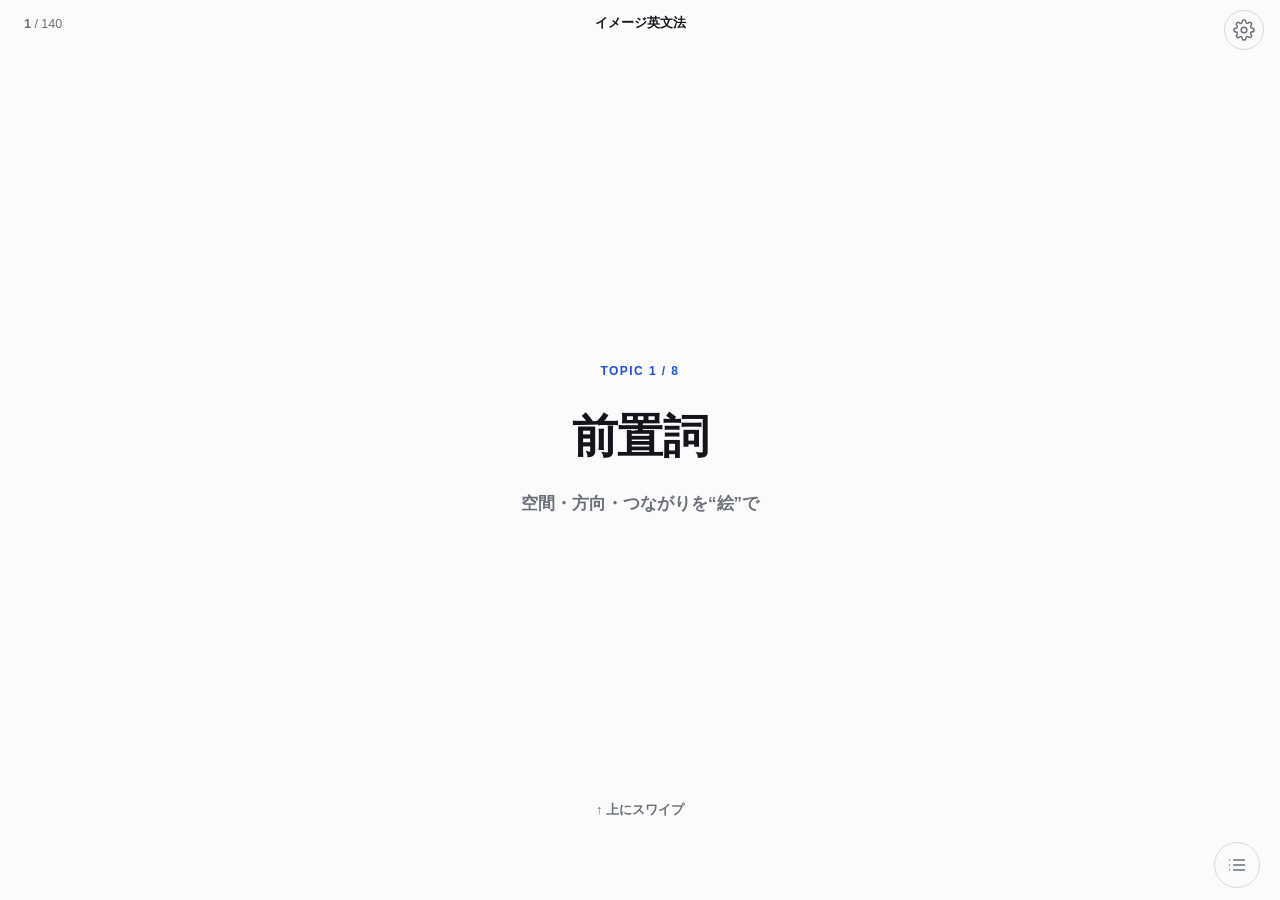
==== commit 05cb1c36: "イメージ英文法を他パートと同一構造に: 上の戻るバー廃止→右下の一覧ボタンで戻る(iframe→parent.closeLesson)/中央ヘッダー"イメージ英文法"/右上歯車/左上番号(N/140)" ====
--- a/grammar-swipe.html
+++ b/grammar-swipe.html
@@ -1,7 +1,7 @@
 <!doctype html>
 <html lang="ja"><head><meta charset="utf-8">
 <meta name="viewport" content="width=device-width, initial-scale=1, viewport-fit=cover">
-<title>イメージ英文法 スワイプ</title>
+<title>イメージ英文法</title>
 <style>
   :root{
     --bg:#ffffff; --ink:#14161a; --muted:#5f6773;
@@ -127,11 +127,29 @@
     .card-body{min-width:0}
   }
 
+  /* アプリと同一トークンに合わせる */
+  :root{ --ink:#14151a; --sub:#6b7078; --muted:#6b7078; --faint:#b9bcc2; --line:#eaebee; --line2:#d6d8dd; --accent:#1f4fd8; --bg:#fbfbfc; --hover:#f2f3f5 }
+  @media (prefers-color-scheme:dark){ :root{ --ink:#e9ebf0; --sub:#8b9099; --muted:#8b9099; --faint:#4b4f59; --line:#22242c; --line2:#33363f; --accent:#8aa6ff; --bg:#0f1013; --hover:#191b20 } }
+  :root[data-theme="dark"]{ --ink:#e9ebf0; --sub:#8b9099; --muted:#8b9099; --faint:#4b4f59; --line:#22242c; --line2:#33363f; --accent:#8aa6ff; --bg:#0f1013; --hover:#191b20 }
+  :root[data-theme="light"]{ --ink:#14151a; --sub:#6b7078; --muted:#6b7078; --faint:#b9bcc2; --line:#eaebee; --line2:#d6d8dd; --accent:#1f4fd8; --bg:#fbfbfc; --hover:#f2f3f5 }
   html,body{height:100%}
-  body{overflow:hidden}
+  body{overflow:hidden;font-family:"Inter","Noto Sans JP",-apple-system,BlinkMacSystemFont,sans-serif}
+  /* アプリと同じchrome */
+  .head{position:fixed;top:calc(env(safe-area-inset-top) + 12px);left:0;right:0;padding:0 64px;display:flex;justify-content:center;align-items:center;z-index:20}
+  .htitle{text-align:center;font-size:13px;color:var(--ink);font-weight:600}
+  .topgear{position:fixed;top:calc(env(safe-area-inset-top) + 10px);right:16px;z-index:22;border:1px solid var(--line2);background:var(--bg);color:var(--sub);width:40px;height:40px;border-radius:50%;cursor:pointer;display:flex;align-items:center;justify-content:center;padding:0}
+  .topgear svg{width:22px;height:22px;display:block}
+  .lnav{position:fixed;left:0;right:0;bottom:0;z-index:20;display:grid;grid-template-columns:1fr auto 1fr;align-items:center;padding:10px 20px calc(env(safe-area-inset-bottom) + 12px);background:var(--bg)}
+  .lnav .home{grid-column:3;justify-self:end;width:46px;height:46px;padding:0;border-radius:50%;border:1px solid var(--line2);background:var(--bg);color:var(--sub);display:flex;align-items:center;justify-content:center;cursor:pointer;-webkit-tap-highlight-color:transparent}
+  .lnav .home:active{background:var(--hover)}
+  .lnav .home svg{width:20px;height:20px;display:block}
+  .lpop{position:fixed;top:calc(env(safe-area-inset-top) + 56px);right:16px;z-index:23;width:min(260px,80vw);border:1px solid var(--line2);background:var(--bg);border-radius:14px;padding:15px 17px;opacity:0;transform:translateY(-6px);pointer-events:none;transition:.15s;font-size:13px;color:var(--sub);line-height:1.75}
+  .lpop.on{opacity:1;transform:none;pointer-events:auto}
+  .lpop a{color:var(--accent);text-decoration:none}
   #feed{height:100dvh;overflow-y:scroll;scroll-snap-type:y mandatory;-webkit-overflow-scrolling:touch;scrollbar-width:none}
   #feed::-webkit-scrollbar{display:none}
-  .scard{height:100dvh;scroll-snap-align:start;scroll-snap-stop:always;display:flex;flex-direction:column;justify-content:center;align-items:center;position:relative;padding:24px}
+  .scard{height:100dvh;scroll-snap-align:start;scroll-snap-stop:always;display:flex;flex-direction:column;justify-content:center;align-items:center;position:relative;padding:64px 24px 84px}
+  .plabel{position:absolute;top:calc(env(safe-area-inset-top) + 14px);left:24px;font-size:12.5px;color:var(--sub);font-weight:500;font-variant-numeric:tabular-nums}
   .sc-in{width:100%;max-width:460px;text-align:center}
   .sdia{margin:0 auto 8px;max-width:330px}
   .sdia svg{width:100%;height:auto}
@@ -143,7 +161,7 @@
   .sex .s{font-size:18px;font-weight:600}
   .sex .s .hl{color:var(--accent);font-weight:800}
   .sex .t{font-size:14px;color:var(--muted);margin-top:4px}
-  .shint{position:absolute;bottom:calc(env(safe-area-inset-bottom) + 18px);left:0;right:0;text-align:center;color:var(--muted);font-size:13px;font-weight:600;animation:bob 1.8s ease-in-out infinite}
+  .shint{position:absolute;bottom:calc(env(safe-area-inset-bottom) + 78px);left:0;right:0;text-align:center;color:var(--muted);font-size:13px;font-weight:600;animation:bob 1.8s ease-in-out infinite}
   .div .dnum{font-size:12px;font-weight:800;letter-spacing:.12em;color:var(--accent);text-transform:uppercase;margin:0 0 14px}
   .div .dttl{font-size:46px;font-weight:800;letter-spacing:-.02em}
   .div .dsub{font-size:17px;color:var(--muted);margin:12px 0 0;font-weight:600}
@@ -166,31 +184,36 @@
   .res .num b{color:var(--accent)}
   .res .msg{color:var(--muted);font-size:15px;margin:8px 0 0;line-height:1.7}
 </style></head><body>
+<div class="head"><div class="htitle">イメージ英文法</div></div>
+<button class="topgear" id="lgear" aria-label="この教材について"><svg viewBox="0 0 24 24" fill="none" stroke="currentColor" stroke-width="1.6" stroke-linecap="round" stroke-linejoin="round"><circle cx="12" cy="12" r="3.1"/><path d="M19.4 15a1.65 1.65 0 0 0 .33 1.82l.06.06a2 2 0 1 1-2.83 2.83l-.06-.06a1.65 1.65 0 0 0-1.82-.33 1.65 1.65 0 0 0-1 1.51V21a2 2 0 0 1-4 0v-.09A1.65 1.65 0 0 0 9 19.4a1.65 1.65 0 0 0-1.82.33l-.06.06a2 2 0 1 1-2.83-2.83l.06-.06a1.65 1.65 0 0 0 .33-1.82 1.65 1.65 0 0 0-1.51-1H3a2 2 0 0 1 0-4h.09A1.65 1.65 0 0 0 4.6 9a1.65 1.65 0 0 0-.33-1.82l-.06-.06a2 2 0 1 1 2.83-2.83l.06.06a1.65 1.65 0 0 0 1.82.33H9a1.65 1.65 0 0 0 1-1.51V3a2 2 0 0 1 4 0v.09a1.65 1.65 0 0 0 1 1.51 1.65 1.65 0 0 0 1.82-.33l.06-.06a2 2 0 1 1 2.83 2.83l-.06.06a1.65 1.65 0 0 0-.33 1.82V9a1.65 1.65 0 0 0 1.51 1H21a2 2 0 0 1 0 4h-.09a1.65 1.65 0 0 0-1.51 1z"/></svg></button>
+<div class="lpop" id="lpop">前置詞・冠詞などを“絵（イメージ）”で覚える教材です。<br>出典: YouTube「サイモンのイキれる英語教室」のコアイメージ解説にインスパイア。</div>
 <div id="feed"></div>
+<nav class="lnav"><button class="home" id="lhome" aria-label="一覧にもどる"><svg viewBox="0 0 24 24" fill="none" stroke="currentColor" stroke-width="1.7" stroke-linecap="round" stroke-linejoin="round"><line x1="8" y1="6" x2="21" y2="6"/><line x1="8" y1="12" x2="21" y2="12"/><line x1="8" y1="18" x2="21" y2="18"/><line x1="3" y1="6" x2="3.01" y2="6"/><line x1="3" y1="12" x2="3.01" y2="12"/><line x1="3" y1="18" x2="3.01" y2="18"/></svg></button></nav>
 <script>
 var TOPICS=[{"id": "prepositions", "label": "前置詞", "concepts": [{"en": "at", "role": "点でとらえる", "image": "地図の上の、たった1つの地点", "ex": "I'm at the station.", "exj": "駅（という地点）にいる", "dia": "<svg class=\"dia\" viewBox=\"0 0 320 180\" role=\"img\" aria-label=\"地図の上に立つピン。広さに関係なく一点を指す\">\n        <polygon points=\"46,150 196,150 274,78 124,78\" class=\"s-line\"/>\n        <line x1=\"90\" y1=\"150\" x2=\"168\" y2=\"78\" class=\"s-faint\"/>\n        <line x1=\"140\" y1=\"150\" x2=\"218\" y2=\"78\" class=\"s-faint\"/>\n        <line x1=\"82\" y1=\"126\" x2=\"232\" y2=\"126\" class=\"s-faint\"/>\n        <path d=\"M196 60c-13 0-23 10-23 23 0 16 23 34 23 34s23-18 23-34c0-13-10-23-23-23z\" class=\"f-acc\"/>\n        <circle cx=\"196\" cy=\"83\" r=\"8\" class=\"f-bg\"/>\n        <text x=\"160\" y=\"171\" text-anchor=\"middle\" class=\"t-lbl\">巨大な駅でも“点”</text>\n      </svg>"}, {"en": "in", "role": "囲まれる", "image": "3Dの空間に、すっぽり囲まれている", "ex": "I'm in the building.", "exj": "建物の中（に囲まれている）", "dia": "<svg class=\"dia\" viewBox=\"0 0 320 180\" role=\"img\" aria-label=\"立体の箱の中にすっぽり入っている点\">\n        <polygon points=\"120,150 210,150 210,86 120,86\" class=\"s-line\"/>\n        <polygon points=\"120,86 158,58 248,58 210,86\" class=\"s-line\"/>\n        <polygon points=\"210,86 248,58 248,122 210,150\" class=\"s-line\"/>\n        <circle cx=\"165\" cy=\"120\" r=\"8\" class=\"f-acc\"/>\n        <text x=\"160\" y=\"172\" text-anchor=\"middle\" class=\"t-lbl\">壁と天井の“中”に入る</text>\n      </svg>"}, {"en": "on", "role": "接触・くっつく", "image": "「上」じゃない。くっついている", "ex": "A picture on the wall.", "exj": "壁にくっついた絵", "dia": "<svg class=\"dia\" viewBox=\"0 0 320 180\" role=\"img\" aria-label=\"面にくっついている。上でも下でも接触していればon\">\n        <line x1=\"60\" y1=\"118\" x2=\"260\" y2=\"118\" class=\"s-line\"/>\n        <rect x=\"96\" y=\"92\" width=\"46\" height=\"26\" rx=\"3\" class=\"s-line\"/>\n        <line x1=\"96\" y1=\"118\" x2=\"142\" y2=\"118\" class=\"s-acc\"/>\n        <line x1=\"60\" y1=\"58\" x2=\"260\" y2=\"58\" class=\"s-line\"/>\n        <rect x=\"186\" y=\"58\" width=\"40\" height=\"24\" rx=\"3\" class=\"s-line\"/>\n        <line x1=\"186\" y1=\"58\" x2=\"226\" y2=\"58\" class=\"s-acc\"/>\n        <text x=\"88\" y=\"140\" class=\"t-acc\">接触</text>\n        <text x=\"150\" y=\"50\" class=\"t-acc\">天井の裏でも接触</text>\n      </svg>"}, {"en": "to", "role": "到達する", "image": "矢印が相手に届いて、くっつく", "ex": "I went to the supermarket.", "exj": "スーパーに着いた", "dia": "<svg class=\"dia\" viewBox=\"0 0 320 180\" role=\"img\" aria-label=\"矢印が相手に到達して接触している\">\n        <circle cx=\"58\" cy=\"94\" r=\"7\" class=\"f-dot\"/>\n        <line x1=\"72\" y1=\"94\" x2=\"232\" y2=\"94\" class=\"s-acc\"/>\n        <polyline points=\"222,85 234,94 222,103\" class=\"s-acc\"/>\n        <circle cx=\"248\" cy=\"94\" r=\"10\" class=\"f-acc\"/>\n        <text x=\"42\" y=\"124\" class=\"t-lbl\">出発</text>\n        <text x=\"228\" y=\"124\" class=\"t-acc\">到達（接触）</text>\n      </svg>"}, {"en": "for", "role": "向いているだけ", "image": "矢印は向いているだけ。届いたかは別", "ex": "I left for the supermarket.", "exj": "向かった（着いたかは不明）", "dia": "<svg class=\"dia\" viewBox=\"0 0 320 180\" role=\"img\" aria-label=\"矢印は向いているだけで相手に届いていない\">\n        <circle cx=\"58\" cy=\"94\" r=\"7\" class=\"f-dot\"/>\n        <line x1=\"72\" y1=\"94\" x2=\"176\" y2=\"94\" class=\"s-acc\"/>\n        <polyline points=\"166,85 178,94 166,103\" class=\"s-acc\"/>\n        <line x1=\"184\" y1=\"94\" x2=\"236\" y2=\"94\" class=\"s-acc-d\"/>\n        <circle cx=\"252\" cy=\"94\" r=\"10\" class=\"s-line\"/>\n        <text x=\"42\" y=\"124\" class=\"t-lbl\">出発</text>\n        <text x=\"214\" y=\"124\" class=\"t-lbl\">着いたかは不明</text>\n      </svg>"}, {"en": "of", "role": "つながった一部", "image": "背景に全体があって、繋がっている一部", "ex": "a table made of wood", "exj": "木でできた机", "dia": "<svg class=\"dia\" viewBox=\"0 0 320 180\" role=\"img\" aria-label=\"全体とつながっている一部（部屋とドア）\">\n        <rect x=\"70\" y=\"50\" width=\"150\" height=\"96\" rx=\"6\" class=\"s-line\"/>\n        <rect x=\"212\" y=\"78\" width=\"34\" height=\"58\" rx=\"4\" class=\"s-acc\"/>\n        <circle cx=\"240\" cy=\"108\" r=\"2.4\" class=\"f-acc\"/>\n        <text x=\"120\" y=\"40\" class=\"t-lbl\">部屋（全体）</text>\n        <text x=\"228\" y=\"160\" class=\"t-acc\">ドア＝一部</text>\n      </svg>"}, {"en": "from", "role": "離れる", "image": "起点から、遠く離れていく", "ex": "Miso is made from soybeans.", "exj": "大豆から（原型が残っていない）", "dia": "<svg class=\"dia\" viewBox=\"0 0 320 180\" role=\"img\" aria-label=\"起点から離れていく矢印\">\n        <circle cx=\"64\" cy=\"128\" r=\"8\" class=\"s-line\"/>\n        <circle cx=\"64\" cy=\"128\" r=\"3\" class=\"f-dot\"/>\n        <path d=\"M78 122 C140 96 190 80 244 62\" class=\"s-acc\"/>\n        <polyline points=\"236,52 246,61 235,72\" class=\"s-acc\"/>\n        <text x=\"40\" y=\"152\" class=\"t-lbl\">起点</text>\n        <text x=\"196\" y=\"46\" class=\"t-acc\">離れていく</text>\n      </svg>"}, {"en": "with", "role": "繋がっている", "image": "「一緒に」じゃなく、繋がっている", "ex": "I argued with my friend.", "exj": "友達と言い合った", "dia": "<svg class=\"dia\" viewBox=\"0 0 320 180\" role=\"img\" aria-label=\"withは繋がり。同じ向きでも睨み合いでも繋がっていればwith\">\n        <line x1=\"70\" y1=\"86\" x2=\"128\" y2=\"86\" class=\"s-acc\"/>\n        <circle cx=\"70\" cy=\"86\" r=\"9\" class=\"s-line\"/><circle cx=\"128\" cy=\"86\" r=\"9\" class=\"s-line\"/>\n        <polyline points=\"150,78 160,86 150,94\" class=\"s-faint\" style=\"stroke:var(--line2)\"/>\n        <polyline points=\"140,78 150,86 140,94\" class=\"s-faint\" style=\"stroke:var(--line2)\"/>\n        <text x=\"66\" y=\"120\" class=\"t-lbl\">同じ方を向く＝仲良く</text>\n        <line x1=\"206\" y1=\"86\" x2=\"264\" y2=\"86\" class=\"s-acc\"/>\n        <circle cx=\"206\" cy=\"86\" r=\"9\" class=\"s-line\"/><circle cx=\"264\" cy=\"86\" r=\"9\" class=\"s-line\"/>\n        <polyline points=\"222,78 232,86 222,94\" class=\"s-acc\"/>\n        <polyline points=\"248,78 238,86 248,94\" class=\"s-acc\"/>\n        <text x=\"206\" y=\"120\" class=\"t-acc\">睨み合い＝喧嘩</text>\n      </svg>"}], "quiz": [{"pre": "I'm ", "post": " the station.", "answer": "at", "options": ["at", "in", "on"], "jp": "駅（地図上の地点）にいる", "explain": "駅は地図上の“点”。だから at。", "dia": "<svg class=\"dia\" viewBox=\"0 0 320 180\" role=\"img\" aria-label=\"地図の上に立つピン。広さに関係なく一点を指す\">\n        <polygon points=\"46,150 196,150 274,78 124,78\" class=\"s-line\"/>\n        <line x1=\"90\" y1=\"150\" x2=\"168\" y2=\"78\" class=\"s-faint\"/>\n        <line x1=\"140\" y1=\"150\" x2=\"218\" y2=\"78\" class=\"s-faint\"/>\n        <line x1=\"82\" y1=\"126\" x2=\"232\" y2=\"126\" class=\"s-faint\"/>\n        <path d=\"M196 60c-13 0-23 10-23 23 0 16 23 34 23 34s23-18 23-34c0-13-10-23-23-23z\" class=\"f-acc\"/>\n        <circle cx=\"196\" cy=\"83\" r=\"8\" class=\"f-bg\"/>\n        <text x=\"160\" y=\"171\" text-anchor=\"middle\" class=\"t-lbl\">巨大な駅でも“点”</text>\n      </svg>"}, {"pre": "A bug is ", "post": " the ceiling.", "answer": "on", "options": ["at", "in", "on"], "jp": "虫が天井にとまっている", "explain": "天井の裏でも“くっついていれば”on。上下は関係なし。", "dia": "<svg class=\"dia\" viewBox=\"0 0 320 180\" role=\"img\" aria-label=\"面にくっついている。上でも下でも接触していればon\">\n        <line x1=\"60\" y1=\"118\" x2=\"260\" y2=\"118\" class=\"s-line\"/>\n        <rect x=\"96\" y=\"92\" width=\"46\" height=\"26\" rx=\"3\" class=\"s-line\"/>\n        <line x1=\"96\" y1=\"118\" x2=\"142\" y2=\"118\" class=\"s-acc\"/>\n        <line x1=\"60\" y1=\"58\" x2=\"260\" y2=\"58\" class=\"s-line\"/>\n        <rect x=\"186\" y=\"58\" width=\"40\" height=\"24\" rx=\"3\" class=\"s-line\"/>\n        <line x1=\"186\" y1=\"58\" x2=\"226\" y2=\"58\" class=\"s-acc\"/>\n        <text x=\"88\" y=\"140\" class=\"t-acc\">接触</text>\n        <text x=\"150\" y=\"50\" class=\"t-acc\">天井の裏でも接触</text>\n      </svg>"}, {"pre": "I'm ", "post": " the meeting room now.", "answer": "in", "options": ["at", "in", "on"], "jp": "今、会議室の中にいる", "explain": "壁と天井に“囲まれた”空間の中。だから in。", "dia": "<svg class=\"dia\" viewBox=\"0 0 320 180\" role=\"img\" aria-label=\"立体の箱の中にすっぽり入っている点\">\n        <polygon points=\"120,150 210,150 210,86 120,86\" class=\"s-line\"/>\n        <polygon points=\"120,86 158,58 248,58 210,86\" class=\"s-line\"/>\n        <polygon points=\"210,86 248,58 248,122 210,150\" class=\"s-line\"/>\n        <circle cx=\"165\" cy=\"120\" r=\"8\" class=\"f-acc\"/>\n        <text x=\"160\" y=\"172\" text-anchor=\"middle\" class=\"t-lbl\">壁と天井の“中”に入る</text>\n      </svg>"}, {"pre": "I went ", "post": " the supermarket.", "answer": "to", "options": ["to", "for"], "jp": "スーパーに行って着いた", "explain": "ちゃんと“到達”したから to。", "dia": "<svg class=\"dia\" viewBox=\"0 0 320 180\" role=\"img\" aria-label=\"矢印が相手に到達して接触している\">\n        <circle cx=\"58\" cy=\"94\" r=\"7\" class=\"f-dot\"/>\n        <line x1=\"72\" y1=\"94\" x2=\"232\" y2=\"94\" class=\"s-acc\"/>\n        <polyline points=\"222,85 234,94 222,103\" class=\"s-acc\"/>\n        <circle cx=\"248\" cy=\"94\" r=\"10\" class=\"f-acc\"/>\n        <text x=\"42\" y=\"124\" class=\"t-lbl\">出発</text>\n        <text x=\"228\" y=\"124\" class=\"t-acc\">到達（接触）</text>\n      </svg>"}, {"pre": "He left ", "post": " Tokyo this morning.", "answer": "for", "options": ["to", "for"], "jp": "今朝、東京へ向けて出発した", "explain": "“向かった”だけで、着いたかは別。だから for。", "dia": "<svg class=\"dia\" viewBox=\"0 0 320 180\" role=\"img\" aria-label=\"矢印は向いているだけで相手に届いていない\">\n        <circle cx=\"58\" cy=\"94\" r=\"7\" class=\"f-dot\"/>\n        <line x1=\"72\" y1=\"94\" x2=\"176\" y2=\"94\" class=\"s-acc\"/>\n        <polyline points=\"166,85 178,94 166,103\" class=\"s-acc\"/>\n        <line x1=\"184\" y1=\"94\" x2=\"236\" y2=\"94\" class=\"s-acc-d\"/>\n        <circle cx=\"252\" cy=\"94\" r=\"10\" class=\"s-line\"/>\n        <text x=\"42\" y=\"124\" class=\"t-lbl\">出発</text>\n        <text x=\"214\" y=\"124\" class=\"t-lbl\">着いたかは不明</text>\n      </svg>"}, {"pre": "This gift is ", "post": " you.", "answer": "for", "options": ["to", "for"], "jp": "このプレゼントはあなたに", "explain": "気持ちの矢印があなたに“向いている”から for。", "dia": "<svg class=\"dia\" viewBox=\"0 0 320 180\" role=\"img\" aria-label=\"矢印は向いているだけで相手に届いていない\">\n        <circle cx=\"58\" cy=\"94\" r=\"7\" class=\"f-dot\"/>\n        <line x1=\"72\" y1=\"94\" x2=\"176\" y2=\"94\" class=\"s-acc\"/>\n        <polyline points=\"166,85 178,94 166,103\" class=\"s-acc\"/>\n        <line x1=\"184\" y1=\"94\" x2=\"236\" y2=\"94\" class=\"s-acc-d\"/>\n        <circle cx=\"252\" cy=\"94\" r=\"10\" class=\"s-line\"/>\n        <text x=\"42\" y=\"124\" class=\"t-lbl\">出発</text>\n        <text x=\"214\" y=\"124\" class=\"t-lbl\">着いたかは不明</text>\n      </svg>"}, {"pre": "This table is made ", "post": " wood.", "answer": "of", "options": ["of", "from"], "jp": "この机は木でできている", "explain": "木が“そのまま残っている”から made of。", "dia": "<svg class=\"dia\" viewBox=\"0 0 320 180\" role=\"img\" aria-label=\"全体とつながっている一部（部屋とドア）\">\n        <rect x=\"70\" y=\"50\" width=\"150\" height=\"96\" rx=\"6\" class=\"s-line\"/>\n        <rect x=\"212\" y=\"78\" width=\"34\" height=\"58\" rx=\"4\" class=\"s-acc\"/>\n        <circle cx=\"240\" cy=\"108\" r=\"2.4\" class=\"f-acc\"/>\n        <text x=\"120\" y=\"40\" class=\"t-lbl\">部屋（全体）</text>\n        <text x=\"228\" y=\"160\" class=\"t-acc\">ドア＝一部</text>\n      </svg>"}, {"pre": "Cheese is made ", "post": " milk.", "answer": "from", "options": ["of", "from"], "jp": "チーズは牛乳から作られる", "explain": "牛乳が形を変えて“離れた”から made from。", "dia": "<svg class=\"dia\" viewBox=\"0 0 320 180\" role=\"img\" aria-label=\"起点から離れていく矢印\">\n        <circle cx=\"64\" cy=\"128\" r=\"8\" class=\"s-line\"/>\n        <circle cx=\"64\" cy=\"128\" r=\"3\" class=\"f-dot\"/>\n        <path d=\"M78 122 C140 96 190 80 244 62\" class=\"s-acc\"/>\n        <polyline points=\"236,52 246,61 235,72\" class=\"s-acc\"/>\n        <text x=\"40\" y=\"152\" class=\"t-lbl\">起点</text>\n        <text x=\"196\" y=\"46\" class=\"t-acc\">離れていく</text>\n      </svg>"}, {"pre": "The handle ", "post": " this door is broken.", "answer": "of", "options": ["of", "to", "from"], "jp": "このドアの取っ手が壊れている", "explain": "取っ手はドアの“一部＝繋がっている”から of。", "dia": "<svg class=\"dia\" viewBox=\"0 0 320 180\" role=\"img\" aria-label=\"全体とつながっている一部（部屋とドア）\">\n        <rect x=\"70\" y=\"50\" width=\"150\" height=\"96\" rx=\"6\" class=\"s-line\"/>\n        <rect x=\"212\" y=\"78\" width=\"34\" height=\"58\" rx=\"4\" class=\"s-acc\"/>\n        <circle cx=\"240\" cy=\"108\" r=\"2.4\" class=\"f-acc\"/>\n        <text x=\"120\" y=\"40\" class=\"t-lbl\">部屋（全体）</text>\n        <text x=\"228\" y=\"160\" class=\"t-acc\">ドア＝一部</text>\n      </svg>"}, {"pre": "I moved to Osaka ", "post": " Tokyo.", "answer": "from", "options": ["from", "of", "to"], "jp": "東京から大阪へ引っ越した", "explain": "東京という起点から“離れた”から from。", "dia": "<svg class=\"dia\" viewBox=\"0 0 320 180\" role=\"img\" aria-label=\"起点から離れていく矢印\">\n        <circle cx=\"64\" cy=\"128\" r=\"8\" class=\"s-line\"/>\n        <circle cx=\"64\" cy=\"128\" r=\"3\" class=\"f-dot\"/>\n        <path d=\"M78 122 C140 96 190 80 244 62\" class=\"s-acc\"/>\n        <polyline points=\"236,52 246,61 235,72\" class=\"s-acc\"/>\n        <text x=\"40\" y=\"152\" class=\"t-lbl\">起点</text>\n        <text x=\"196\" y=\"46\" class=\"t-acc\">離れていく</text>\n      </svg>"}, {"pre": "I argued ", "post": " my boss.", "answer": "with", "options": ["with", "to", "for"], "jp": "上司と言い合いになった", "explain": "怒りの視線で“繋がった”＝口論。だから with。", "dia": "<svg class=\"dia\" viewBox=\"0 0 320 180\" role=\"img\" aria-label=\"withは繋がり。同じ向きでも睨み合いでも繋がっていればwith\">\n        <line x1=\"70\" y1=\"86\" x2=\"128\" y2=\"86\" class=\"s-acc\"/>\n        <circle cx=\"70\" cy=\"86\" r=\"9\" class=\"s-line\"/><circle cx=\"128\" cy=\"86\" r=\"9\" class=\"s-line\"/>\n        <polyline points=\"150,78 160,86 150,94\" class=\"s-faint\" style=\"stroke:var(--line2)\"/>\n        <polyline points=\"140,78 150,86 140,94\" class=\"s-faint\" style=\"stroke:var(--line2)\"/>\n        <text x=\"66\" y=\"120\" class=\"t-lbl\">同じ方を向く＝仲良く</text>\n        <line x1=\"206\" y1=\"86\" x2=\"264\" y2=\"86\" class=\"s-acc\"/>\n        <circle cx=\"206\" cy=\"86\" r=\"9\" class=\"s-line\"/><circle cx=\"264\" cy=\"86\" r=\"9\" class=\"s-line\"/>\n        <polyline points=\"222,78 232,86 222,94\" class=\"s-acc\"/>\n        <polyline points=\"248,78 238,86 248,94\" class=\"s-acc\"/>\n        <text x=\"206\" y=\"120\" class=\"t-acc\">睨み合い＝喧嘩</text>\n      </svg>"}, {"pre": "She cut the cake ", "post": " a knife.", "answer": "with", "options": ["with", "by", "of"], "jp": "ナイフでケーキを切った", "explain": "自分と道具が“繋がっている”から with。", "dia": "<svg class=\"dia\" viewBox=\"0 0 320 180\" role=\"img\" aria-label=\"withは繋がり。同じ向きでも睨み合いでも繋がっていればwith\">\n        <line x1=\"70\" y1=\"86\" x2=\"128\" y2=\"86\" class=\"s-acc\"/>\n        <circle cx=\"70\" cy=\"86\" r=\"9\" class=\"s-line\"/><circle cx=\"128\" cy=\"86\" r=\"9\" class=\"s-line\"/>\n        <polyline points=\"150,78 160,86 150,94\" class=\"s-faint\" style=\"stroke:var(--line2)\"/>\n        <polyline points=\"140,78 150,86 140,94\" class=\"s-faint\" style=\"stroke:var(--line2)\"/>\n        <text x=\"66\" y=\"120\" class=\"t-lbl\">同じ方を向く＝仲良く</text>\n        <line x1=\"206\" y1=\"86\" x2=\"264\" y2=\"86\" class=\"s-acc\"/>\n        <circle cx=\"206\" cy=\"86\" r=\"9\" class=\"s-line\"/><circle cx=\"264\" cy=\"86\" r=\"9\" class=\"s-line\"/>\n        <polyline points=\"222,78 232,86 222,94\" class=\"s-acc\"/>\n        <polyline points=\"248,78 238,86 248,94\" class=\"s-acc\"/>\n        <text x=\"206\" y=\"120\" class=\"t-acc\">睨み合い＝喧嘩</text>\n      </svg>"}, {"pre": "See you ", "post": " Monday.", "answer": "on", "options": ["on", "at", "in"], "jp": "また月曜にね", "explain": "曜日は“その日にくっつく”感じ。だから on Monday。", "dia": "<svg class=\"dia\" viewBox=\"0 0 320 180\" role=\"img\" aria-label=\"面にくっついている。上でも下でも接触していればon\">\n        <line x1=\"60\" y1=\"118\" x2=\"260\" y2=\"118\" class=\"s-line\"/>\n        <rect x=\"96\" y=\"92\" width=\"46\" height=\"26\" rx=\"3\" class=\"s-line\"/>\n        <line x1=\"96\" y1=\"118\" x2=\"142\" y2=\"118\" class=\"s-acc\"/>\n        <line x1=\"60\" y1=\"58\" x2=\"260\" y2=\"58\" class=\"s-line\"/>\n        <rect x=\"186\" y=\"58\" width=\"40\" height=\"24\" rx=\"3\" class=\"s-line\"/>\n        <line x1=\"186\" y1=\"58\" x2=\"226\" y2=\"58\" class=\"s-acc\"/>\n        <text x=\"88\" y=\"140\" class=\"t-acc\">接触</text>\n        <text x=\"150\" y=\"50\" class=\"t-acc\">天井の裏でも接触</text>\n      </svg>"}, {"pre": "I get up ", "post": " the morning.", "answer": "in", "options": ["in", "on", "at"], "jp": "朝に起きる", "explain": "朝という時間の“中”にいる感じ。だから in the morning。", "dia": "<svg class=\"dia\" viewBox=\"0 0 320 180\" role=\"img\" aria-label=\"立体の箱の中にすっぽり入っている点\">\n        <polygon points=\"120,150 210,150 210,86 120,86\" class=\"s-line\"/>\n        <polygon points=\"120,86 158,58 248,58 210,86\" class=\"s-line\"/>\n        <polygon points=\"210,86 248,58 248,122 210,150\" class=\"s-line\"/>\n        <circle cx=\"165\" cy=\"120\" r=\"8\" class=\"f-acc\"/>\n        <text x=\"160\" y=\"172\" text-anchor=\"middle\" class=\"t-lbl\">壁と天井の“中”に入る</text>\n      </svg>"}, {"pre": "The shop closes ", "post": " night.", "answer": "at", "options": ["at", "in", "on"], "jp": "その店は夜に閉まる", "explain": "夜は時の“一点”ととらえて at night。※朝・昼・夕方は“時間の中にいる”感じなので in（in the morning / in the evening）。night だけが at になる例外と覚えると◎。", "dia": "<svg class=\"dia\" viewBox=\"0 0 320 180\" role=\"img\" aria-label=\"地図の上に立つピン。広さに関係なく一点を指す\">\n        <polygon points=\"46,150 196,150 274,78 124,78\" class=\"s-line\"/>\n        <line x1=\"90\" y1=\"150\" x2=\"168\" y2=\"78\" class=\"s-faint\"/>\n        <line x1=\"140\" y1=\"150\" x2=\"218\" y2=\"78\" class=\"s-faint\"/>\n        <line x1=\"82\" y1=\"126\" x2=\"232\" y2=\"126\" class=\"s-faint\"/>\n        <path d=\"M196 60c-13 0-23 10-23 23 0 16 23 34 23 34s23-18 23-34c0-13-10-23-23-23z\" class=\"f-acc\"/>\n        <circle cx=\"196\" cy=\"83\" r=\"8\" class=\"f-bg\"/>\n        <text x=\"160\" y=\"171\" text-anchor=\"middle\" class=\"t-lbl\">巨大な駅でも“点”</text>\n      </svg>"}, {"pre": "I'll be back ", "post": " ten minutes.", "answer": "in", "options": ["in", "for", "after"], "jp": "10分で戻るね", "explain": "「今から〜後」は in。「10分間ずっと」なら for。日本語につられて after にしないでね。", "dia": "<svg class=\"dia\" viewBox=\"0 0 320 180\" role=\"img\" aria-label=\"立体の箱の中にすっぽり入っている点\">\n        <polygon points=\"120,150 210,150 210,86 120,86\" class=\"s-line\"/>\n        <polygon points=\"120,86 158,58 248,58 210,86\" class=\"s-line\"/>\n        <polygon points=\"210,86 248,58 248,122 210,150\" class=\"s-line\"/>\n        <circle cx=\"165\" cy=\"120\" r=\"8\" class=\"f-acc\"/>\n        <text x=\"160\" y=\"172\" text-anchor=\"middle\" class=\"t-lbl\">壁と天井の“中”に入る</text>\n      </svg>"}, {"pre": "She is good ", "post": " tennis.", "answer": "at", "options": ["at", "in", "on"], "jp": "彼女はテニスが上手", "explain": "「一点にねらいを定める」at。的に当たっている感じ。", "dia": "<svg class=\"dia\" viewBox=\"0 0 320 180\" role=\"img\" aria-label=\"地図の上に立つピン。広さに関係なく一点を指す\">\n        <polygon points=\"46,150 196,150 274,78 124,78\" class=\"s-line\"/>\n        <line x1=\"90\" y1=\"150\" x2=\"168\" y2=\"78\" class=\"s-faint\"/>\n        <line x1=\"140\" y1=\"150\" x2=\"218\" y2=\"78\" class=\"s-faint\"/>\n        <line x1=\"82\" y1=\"126\" x2=\"232\" y2=\"126\" class=\"s-faint\"/>\n        <path d=\"M196 60c-13 0-23 10-23 23 0 16 23 34 23 34s23-18 23-34c0-13-10-23-23-23z\" class=\"f-acc\"/>\n        <circle cx=\"196\" cy=\"83\" r=\"8\" class=\"f-bg\"/>\n        <text x=\"160\" y=\"171\" text-anchor=\"middle\" class=\"t-lbl\">巨大な駅でも“点”</text>\n      </svg>"}, {"pre": "I'm interested ", "post": " music.", "answer": "in", "options": ["in", "on", "to"], "jp": "音楽に興味がある", "explain": "関心の“中に”入り込んでいる絵。だから in。", "dia": "<svg class=\"dia\" viewBox=\"0 0 320 180\" role=\"img\" aria-label=\"立体の箱の中にすっぽり入っている点\">\n        <polygon points=\"120,150 210,150 210,86 120,86\" class=\"s-line\"/>\n        <polygon points=\"120,86 158,58 248,58 210,86\" class=\"s-line\"/>\n        <polygon points=\"210,86 248,58 248,122 210,150\" class=\"s-line\"/>\n        <circle cx=\"165\" cy=\"120\" r=\"8\" class=\"f-acc\"/>\n        <text x=\"160\" y=\"172\" text-anchor=\"middle\" class=\"t-lbl\">壁と天井の“中”に入る</text>\n      </svg>"}, {"pre": "He is afraid ", "post": " dogs.", "answer": "of", "options": ["of", "from", "to"], "jp": "彼は犬がこわい", "explain": "こわい“対象”とつながっている of。", "dia": "<svg class=\"dia\" viewBox=\"0 0 320 180\" role=\"img\" aria-label=\"全体とつながっている一部（部屋とドア）\">\n        <rect x=\"70\" y=\"50\" width=\"150\" height=\"96\" rx=\"6\" class=\"s-line\"/>\n        <rect x=\"212\" y=\"78\" width=\"34\" height=\"58\" rx=\"4\" class=\"s-acc\"/>\n        <circle cx=\"240\" cy=\"108\" r=\"2.4\" class=\"f-acc\"/>\n        <text x=\"120\" y=\"40\" class=\"t-lbl\">部屋（全体）</text>\n        <text x=\"228\" y=\"160\" class=\"t-acc\">ドア＝一部</text>\n      </svg>"}, {"pre": "This is different ", "post": " that one.", "answer": "from", "options": ["from", "to", "with"], "jp": "これはあれとちがう", "explain": "別物＝“離れている”from。日本語につられて with にしないでね。", "dia": "<svg class=\"dia\" viewBox=\"0 0 320 180\" role=\"img\" aria-label=\"起点から離れていく矢印\">\n        <circle cx=\"64\" cy=\"128\" r=\"8\" class=\"s-line\"/>\n        <circle cx=\"64\" cy=\"128\" r=\"3\" class=\"f-dot\"/>\n        <path d=\"M78 122 C140 96 190 80 244 62\" class=\"s-acc\"/>\n        <polyline points=\"236,52 246,61 235,72\" class=\"s-acc\"/>\n        <text x=\"40\" y=\"152\" class=\"t-lbl\">起点</text>\n        <text x=\"196\" y=\"46\" class=\"t-acc\">離れていく</text>\n      </svg>"}, {"pre": "I'm looking forward ", "post": " seeing you.", "answer": "to", "options": ["to", "for", "with"], "jp": "会えるのを楽しみにしている", "explain": "前向きの矢印が相手へ“届く”to。look forward to はセットで覚えて。", "dia": "<svg class=\"dia\" viewBox=\"0 0 320 180\" role=\"img\" aria-label=\"矢印が相手に到達して接触している\">\n        <circle cx=\"58\" cy=\"94\" r=\"7\" class=\"f-dot\"/>\n        <line x1=\"72\" y1=\"94\" x2=\"232\" y2=\"94\" class=\"s-acc\"/>\n        <polyline points=\"222,85 234,94 222,103\" class=\"s-acc\"/>\n        <circle cx=\"248\" cy=\"94\" r=\"10\" class=\"f-acc\"/>\n        <text x=\"42\" y=\"124\" class=\"t-lbl\">出発</text>\n        <text x=\"228\" y=\"124\" class=\"t-acc\">到達（接触）</text>\n      </svg>"}, {"pre": "Please listen ", "post": " me.", "answer": "to", "options": ["to", "for", "at"], "jp": "私の話を聞いて", "explain": "声が相手へ“届く”to。listen は to とセット。", "dia": "<svg class=\"dia\" viewBox=\"0 0 320 180\" role=\"img\" aria-label=\"矢印が相手に到達して接触している\">\n        <circle cx=\"58\" cy=\"94\" r=\"7\" class=\"f-dot\"/>\n        <line x1=\"72\" y1=\"94\" x2=\"232\" y2=\"94\" class=\"s-acc\"/>\n        <polyline points=\"222,85 234,94 222,103\" class=\"s-acc\"/>\n        <circle cx=\"248\" cy=\"94\" r=\"10\" class=\"f-acc\"/>\n        <text x=\"42\" y=\"124\" class=\"t-lbl\">出発</text>\n        <text x=\"228\" y=\"124\" class=\"t-acc\">到達（接触）</text>\n      </svg>"}, {"pre": "I agree ", "post": " you.", "answer": "with", "options": ["with", "to", "for"], "jp": "あなたに賛成", "explain": "意見が“つながる”with。", "dia": "<svg class=\"dia\" viewBox=\"0 0 320 180\" role=\"img\" aria-label=\"withは繋がり。同じ向きでも睨み合いでも繋がっていればwith\">\n        <line x1=\"70\" y1=\"86\" x2=\"128\" y2=\"86\" class=\"s-acc\"/>\n        <circle cx=\"70\" cy=\"86\" r=\"9\" class=\"s-line\"/><circle cx=\"128\" cy=\"86\" r=\"9\" class=\"s-line\"/>\n        <polyline points=\"150,78 160,86 150,94\" class=\"s-faint\" style=\"stroke:var(--line2)\"/>\n        <polyline points=\"140,78 150,86 140,94\" class=\"s-faint\" style=\"stroke:var(--line2)\"/>\n        <text x=\"66\" y=\"120\" class=\"t-lbl\">同じ方を向く＝仲良く</text>\n        <line x1=\"206\" y1=\"86\" x2=\"264\" y2=\"86\" class=\"s-acc\"/>\n        <circle cx=\"206\" cy=\"86\" r=\"9\" class=\"s-line\"/><circle cx=\"264\" cy=\"86\" r=\"9\" class=\"s-line\"/>\n        <polyline points=\"222,78 232,86 222,94\" class=\"s-acc\"/>\n        <polyline points=\"248,78 238,86 248,94\" class=\"s-acc\"/>\n        <text x=\"206\" y=\"120\" class=\"t-acc\">睨み合い＝喧嘩</text>\n      </svg>"}, {"pre": "We arrived ", "post": " the airport.", "answer": "at", "options": ["at", "to", "in"], "jp": "空港に着いた", "explain": "到着した“地点”は at。arrive は to でなく at/in。", "dia": "<svg class=\"dia\" viewBox=\"0 0 320 180\" role=\"img\" aria-label=\"地図の上に立つピン。広さに関係なく一点を指す\">\n        <polygon points=\"46,150 196,150 274,78 124,78\" class=\"s-line\"/>\n        <line x1=\"90\" y1=\"150\" x2=\"168\" y2=\"78\" class=\"s-faint\"/>\n        <line x1=\"140\" y1=\"150\" x2=\"218\" y2=\"78\" class=\"s-faint\"/>\n        <line x1=\"82\" y1=\"126\" x2=\"232\" y2=\"126\" class=\"s-faint\"/>\n        <path d=\"M196 60c-13 0-23 10-23 23 0 16 23 34 23 34s23-18 23-34c0-13-10-23-23-23z\" class=\"f-acc\"/>\n        <circle cx=\"196\" cy=\"83\" r=\"8\" class=\"f-bg\"/>\n        <text x=\"160\" y=\"171\" text-anchor=\"middle\" class=\"t-lbl\">巨大な駅でも“点”</text>\n      </svg>"}]}, {"id": "basic-verbs", "label": "基本動詞", "concepts": [{"en": "get", "role": "手に入れる・変わる", "image": "動いて手に入れる／状態が変わる", "ex": "I got a present from my mom.", "exj": "ママからプレゼントをもらった（自分のところに来て手に入る絵）", "dia": "<svg class=\"dia\" viewBox=\"0 0 320 170\" role=\"img\" aria-hidden=\"true\"><rect x=\"228\" y=\"70\" width=\"28\" height=\"28\" rx=\"5\" class=\"s-line\"/><line x1=\"220\" y1=\"84\" x2=\"118\" y2=\"84\" class=\"s-acc\"/><polyline points=\"130,74 114,84 130,94\" class=\"s-acc\"/><circle cx=\"86\" cy=\"84\" r=\"15\" class=\"s-line\"/><circle cx=\"86\" cy=\"84\" r=\"4\" class=\"f-dot\"/><text x=\"160\" y=\"132\" text-anchor=\"middle\" class=\"t-acc\">自分のところに来る</text></svg>"}, {"en": "take", "role": "取って自分の側へ", "image": "手に取って自分の方へ移す・連れていく", "ex": "Take this pen.", "exj": "このペン取って（自分の手の方へ引き寄せる絵）", "dia": "<svg class=\"dia\" viewBox=\"0 0 320 170\" role=\"img\" aria-hidden=\"true\"><circle cx=\"80\" cy=\"80\" r=\"14\" class=\"s-line\"/><rect x=\"214\" y=\"66\" width=\"28\" height=\"28\" rx=\"5\" class=\"s-line\"/><path d=\"M222 100 Q150 132 100 96\" class=\"s-acc\" fill=\"none\"/><polyline points=\"110,88 96,98 112,104\" class=\"s-acc\"/><text x=\"160\" y=\"138\" text-anchor=\"middle\" class=\"t-acc\">取って自分の側へ</text></svg>"}, {"en": "put", "role": "置く", "image": "あるところにポンと置く", "ex": "Put it on the table.", "exj": "テーブルの上に置いて（ある場所にポンと置く絵）", "dia": "<svg class=\"dia\" viewBox=\"0 0 320 170\" role=\"img\" aria-hidden=\"true\"><line x1=\"86\" y1=\"120\" x2=\"234\" y2=\"120\" class=\"s-line\"/><rect x=\"142\" y=\"92\" width=\"36\" height=\"26\" rx=\"4\" class=\"s-line\"/><line x1=\"160\" y1=\"46\" x2=\"160\" y2=\"84\" class=\"s-acc\"/><polyline points=\"151,74 160,88 169,74\" class=\"s-acc\"/><text x=\"160\" y=\"146\" text-anchor=\"middle\" class=\"t-acc\">あるところに置く</text></svg>"}], "quiz": [{"pre": "I ", "post": " a present from my mom.", "answer": "got", "options": ["got", "took", "put"], "jp": "ママからプレゼントをもらった", "explain": "自分のところに来て手に入る絵。「もらう」は get ですね", "dia": "<svg class=\"dia\" viewBox=\"0 0 320 170\" role=\"img\" aria-hidden=\"true\"><rect x=\"228\" y=\"70\" width=\"28\" height=\"28\" rx=\"5\" class=\"s-line\"/><line x1=\"220\" y1=\"84\" x2=\"118\" y2=\"84\" class=\"s-acc\"/><polyline points=\"130,74 114,84 130,94\" class=\"s-acc\"/><circle cx=\"86\" cy=\"84\" r=\"15\" class=\"s-line\"/><circle cx=\"86\" cy=\"84\" r=\"4\" class=\"f-dot\"/><text x=\"160\" y=\"132\" text-anchor=\"middle\" class=\"t-acc\">自分のところに来る</text></svg>"}, {"pre": "Please ", "post": " your books on the desk.", "answer": "put", "options": ["put", "get", "take"], "jp": "机の上に本を置いてね", "explain": "あるところにポンと置く絵だから put", "dia": "<svg class=\"dia\" viewBox=\"0 0 320 170\" role=\"img\" aria-hidden=\"true\"><line x1=\"86\" y1=\"120\" x2=\"234\" y2=\"120\" class=\"s-line\"/><rect x=\"142\" y=\"92\" width=\"36\" height=\"26\" rx=\"4\" class=\"s-line\"/><line x1=\"160\" y1=\"46\" x2=\"160\" y2=\"84\" class=\"s-acc\"/><polyline points=\"151,74 160,88 169,74\" class=\"s-acc\"/><text x=\"160\" y=\"146\" text-anchor=\"middle\" class=\"t-acc\">あるところに置く</text></svg>"}, {"pre": "It ", "post": " an hour to get there.", "answer": "takes", "options": ["takes", "gets", "puts"], "jp": "そこまで1時間かかる", "explain": "時間を取っていく絵。「かかる」は take の仲間です", "dia": "<svg class=\"dia\" viewBox=\"0 0 320 170\" role=\"img\" aria-hidden=\"true\"><circle cx=\"80\" cy=\"80\" r=\"14\" class=\"s-line\"/><rect x=\"214\" y=\"66\" width=\"28\" height=\"28\" rx=\"5\" class=\"s-line\"/><path d=\"M222 100 Q150 132 100 96\" class=\"s-acc\" fill=\"none\"/><polyline points=\"110,88 96,98 112,104\" class=\"s-acc\"/><text x=\"160\" y=\"138\" text-anchor=\"middle\" class=\"t-acc\">取って自分の側へ</text></svg>"}, {"pre": "Don't forget to ", "post": " an umbrella with you.", "answer": "take", "options": ["take", "put", "get"], "jp": "傘を持っていくのを忘れないで", "explain": "自分と一緒に連れて出る絵だから take", "dia": "<svg class=\"dia\" viewBox=\"0 0 320 170\" role=\"img\" aria-hidden=\"true\"><circle cx=\"80\" cy=\"80\" r=\"14\" class=\"s-line\"/><rect x=\"214\" y=\"66\" width=\"28\" height=\"28\" rx=\"5\" class=\"s-line\"/><path d=\"M222 100 Q150 132 100 96\" class=\"s-acc\" fill=\"none\"/><polyline points=\"110,88 96,98 112,104\" class=\"s-acc\"/><text x=\"160\" y=\"138\" text-anchor=\"middle\" class=\"t-acc\">取って自分の側へ</text></svg>"}, {"pre": "It's ", "post": " cold at night.", "answer": "getting", "options": ["getting", "taking", "putting"], "jp": "夜は寒くなってきた", "explain": "だんだん状態が変わっていく絵。変化は get です", "dia": "<svg class=\"dia\" viewBox=\"0 0 320 170\" role=\"img\" aria-hidden=\"true\"><rect x=\"228\" y=\"70\" width=\"28\" height=\"28\" rx=\"5\" class=\"s-line\"/><line x1=\"220\" y1=\"84\" x2=\"118\" y2=\"84\" class=\"s-acc\"/><polyline points=\"130,74 114,84 130,94\" class=\"s-acc\"/><circle cx=\"86\" cy=\"84\" r=\"15\" class=\"s-line\"/><circle cx=\"86\" cy=\"84\" r=\"4\" class=\"f-dot\"/><text x=\"160\" y=\"132\" text-anchor=\"middle\" class=\"t-acc\">自分のところに来る</text></svg>"}, {"pre": "I ", "post": " on my jacket and went out.", "answer": "put", "options": ["put", "got", "took"], "jp": "上着を着て出かけた", "explain": "体の上に“置く”＝身につける絵。着るは put on", "dia": "<svg class=\"dia\" viewBox=\"0 0 320 170\" role=\"img\" aria-hidden=\"true\"><line x1=\"86\" y1=\"120\" x2=\"234\" y2=\"120\" class=\"s-line\"/><rect x=\"142\" y=\"92\" width=\"36\" height=\"26\" rx=\"4\" class=\"s-line\"/><line x1=\"160\" y1=\"46\" x2=\"160\" y2=\"84\" class=\"s-acc\"/><polyline points=\"151,74 160,88 169,74\" class=\"s-acc\"/><text x=\"160\" y=\"146\" text-anchor=\"middle\" class=\"t-acc\">あるところに置く</text></svg>"}, {"pre": "I usually ", "post": " the train to work.", "answer": "take", "options": ["take", "put", "get"], "jp": "いつも電車で通勤している", "explain": "電車を選んで自分の側に取る絵だから take", "dia": "<svg class=\"dia\" viewBox=\"0 0 320 170\" role=\"img\" aria-hidden=\"true\"><circle cx=\"80\" cy=\"80\" r=\"14\" class=\"s-line\"/><rect x=\"214\" y=\"66\" width=\"28\" height=\"28\" rx=\"5\" class=\"s-line\"/><path d=\"M222 100 Q150 132 100 96\" class=\"s-acc\" fill=\"none\"/><polyline points=\"110,88 96,98 112,104\" class=\"s-acc\"/><text x=\"160\" y=\"138\" text-anchor=\"middle\" class=\"t-acc\">取って自分の側へ</text></svg>"}, {"pre": "Where did you ", "post": " that nice bag?", "answer": "get", "options": ["get", "put", "take"], "jp": "そのすてきなバッグ、どこで手に入れたの", "explain": "自分のものにする絵。「手に入れる」は get", "dia": "<svg class=\"dia\" viewBox=\"0 0 320 170\" role=\"img\" aria-hidden=\"true\"><rect x=\"228\" y=\"70\" width=\"28\" height=\"28\" rx=\"5\" class=\"s-line\"/><line x1=\"220\" y1=\"84\" x2=\"118\" y2=\"84\" class=\"s-acc\"/><polyline points=\"130,74 114,84 130,94\" class=\"s-acc\"/><circle cx=\"86\" cy=\"84\" r=\"15\" class=\"s-line\"/><circle cx=\"86\" cy=\"84\" r=\"4\" class=\"f-dot\"/><text x=\"160\" y=\"132\" text-anchor=\"middle\" class=\"t-acc\">自分のところに来る</text></svg>"}, {"pre": "She ", "post": " some milk in the fridge.", "answer": "put", "options": ["put", "got", "took"], "jp": "冷蔵庫に牛乳を入れた", "explain": "中に“置く”絵だから put", "dia": "<svg class=\"dia\" viewBox=\"0 0 320 170\" role=\"img\" aria-hidden=\"true\"><line x1=\"86\" y1=\"120\" x2=\"234\" y2=\"120\" class=\"s-line\"/><rect x=\"142\" y=\"92\" width=\"36\" height=\"26\" rx=\"4\" class=\"s-line\"/><line x1=\"160\" y1=\"46\" x2=\"160\" y2=\"84\" class=\"s-acc\"/><polyline points=\"151,74 160,88 169,74\" class=\"s-acc\"/><text x=\"160\" y=\"146\" text-anchor=\"middle\" class=\"t-acc\">あるところに置く</text></svg>"}, {"pre": "I ", "post": " up early this morning.", "answer": "got", "options": ["got", "took", "put"], "jp": "今朝は早く起きた", "explain": "寝ている状態から起きた状態へ“変わる”絵。get up ですね", "dia": "<svg class=\"dia\" viewBox=\"0 0 320 170\" role=\"img\" aria-hidden=\"true\"><rect x=\"228\" y=\"70\" width=\"28\" height=\"28\" rx=\"5\" class=\"s-line\"/><line x1=\"220\" y1=\"84\" x2=\"118\" y2=\"84\" class=\"s-acc\"/><polyline points=\"130,74 114,84 130,94\" class=\"s-acc\"/><circle cx=\"86\" cy=\"84\" r=\"15\" class=\"s-line\"/><circle cx=\"86\" cy=\"84\" r=\"4\" class=\"f-dot\"/><text x=\"160\" y=\"132\" text-anchor=\"middle\" class=\"t-acc\">自分のところに来る</text></svg>"}]}, {"id": "see-look-watch", "label": "見る系", "concepts": [{"en": "see", "role": "目に入る", "image": "向こうから勝手に入ってくる", "ex": "I can see the mountain from my house.", "exj": "家から山が見える(目を向けなくても目に入る)", "dia": "<svg class=\"dia\" viewBox=\"0 0 320 170\" role=\"img\" aria-hidden=\"true\"><path d=\"M130 70 q30 -26 60 0 q-30 26 -60 0z\" class=\"s-line\"/><circle cx=\"160\" cy=\"70\" r=\"8\" class=\"f-dot\"/><line x1=\"238\" y1=\"40\" x2=\"200\" y2=\"58\" class=\"s-acc\"/><polyline points=\"208,44 198,59 210,60\" class=\"s-acc\"/><line x1=\"238\" y1=\"100\" x2=\"200\" y2=\"82\" class=\"s-acc\"/><text x=\"160\" y=\"130\" text-anchor=\"middle\" class=\"t-acc\">向こうから目に入る</text></svg>"}, {"en": "look", "role": "目を向ける", "image": "自分から視線をパッと向ける", "ex": "Look at the blackboard.", "exj": "黒板を見て(視線をそっちへ向ける)", "dia": "<svg class=\"dia\" viewBox=\"0 0 320 170\" role=\"img\" aria-hidden=\"true\"><path d=\"M66 70 q30 -26 60 0 q-30 26 -60 0z\" class=\"s-line\"/><circle cx=\"96\" cy=\"70\" r=\"8\" class=\"f-dot\"/><line x1=\"128\" y1=\"70\" x2=\"222\" y2=\"70\" class=\"s-acc\"/><polyline points=\"214,63 224,70 214,77\" class=\"s-acc\"/><circle cx=\"234\" cy=\"70\" r=\"7\" class=\"s-line\"/><text x=\"160\" y=\"130\" text-anchor=\"middle\" class=\"t-acc\">視線を向ける</text></svg>"}, {"en": "watch", "role": "じっと追う", "image": "動くものを目で追いかける", "ex": "I watch TV every night.", "exj": "毎晩テレビを見る(動く映像を追う)", "dia": "<svg class=\"dia\" viewBox=\"0 0 320 170\" role=\"img\" aria-hidden=\"true\"><path d=\"M60 70 q30 -26 60 0 q-30 26 -60 0z\" class=\"s-line\"/><circle cx=\"90\" cy=\"70\" r=\"8\" class=\"f-dot\"/><path d=\"M126 70 q16 -16 32 0 q16 16 32 0 q16 -16 32 0\" class=\"s-acc-d\" fill=\"none\"/><polyline points=\"216,62 224,70 214,76\" class=\"s-acc\"/><text x=\"160\" y=\"130\" text-anchor=\"middle\" class=\"t-acc\">動くものを追う</text></svg>"}], "quiz": [{"pre": "I ", "post": " TV after dinner.", "answer": "watch", "options": ["watch", "look", "see"], "jp": "夕食のあとテレビを見る", "explain": "テレビは動く映像。じっと目で追う“絵”だからwatchですね", "dia": "<svg class=\"dia\" viewBox=\"0 0 320 170\" role=\"img\" aria-hidden=\"true\"><path d=\"M60 70 q30 -26 60 0 q-30 26 -60 0z\" class=\"s-line\"/><circle cx=\"90\" cy=\"70\" r=\"8\" class=\"f-dot\"/><path d=\"M126 70 q16 -16 32 0 q16 16 32 0 q16 -16 32 0\" class=\"s-acc-d\" fill=\"none\"/><polyline points=\"216,62 224,70 214,76\" class=\"s-acc\"/><text x=\"160\" y=\"130\" text-anchor=\"middle\" class=\"t-acc\">動くものを追う</text></svg>"}, {"pre": "", "post": " at this picture.", "answer": "Look", "options": ["Look", "Watch", "See"], "jp": "この絵を見て", "explain": "絵は止まっているもの。パッと視線を向ける“絵”のlookです", "dia": "<svg class=\"dia\" viewBox=\"0 0 320 170\" role=\"img\" aria-hidden=\"true\"><path d=\"M66 70 q30 -26 60 0 q-30 26 -60 0z\" class=\"s-line\"/><circle cx=\"96\" cy=\"70\" r=\"8\" class=\"f-dot\"/><line x1=\"128\" y1=\"70\" x2=\"222\" y2=\"70\" class=\"s-acc\"/><polyline points=\"214,63 224,70 214,77\" class=\"s-acc\"/><circle cx=\"234\" cy=\"70\" r=\"7\" class=\"s-line\"/><text x=\"160\" y=\"130\" text-anchor=\"middle\" class=\"t-acc\">視線を向ける</text></svg>"}, {"pre": "I can ", "post": " the sea from here.", "answer": "see", "options": ["see", "look", "watch"], "jp": "ここから海が見える", "explain": "海は向こうから目に入る景色。力を入れなくても見えるseeです", "dia": "<svg class=\"dia\" viewBox=\"0 0 320 170\" role=\"img\" aria-hidden=\"true\"><path d=\"M130 70 q30 -26 60 0 q-30 26 -60 0z\" class=\"s-line\"/><circle cx=\"160\" cy=\"70\" r=\"8\" class=\"f-dot\"/><line x1=\"238\" y1=\"40\" x2=\"200\" y2=\"58\" class=\"s-acc\"/><polyline points=\"208,44 198,59 210,60\" class=\"s-acc\"/><line x1=\"238\" y1=\"100\" x2=\"200\" y2=\"82\" class=\"s-acc\"/><text x=\"160\" y=\"130\" text-anchor=\"middle\" class=\"t-acc\">向こうから目に入る</text></svg>"}, {"pre": "Let's ", "post": " the baseball game.", "answer": "watch", "options": ["watch", "look", "see"], "jp": "野球の試合を見よう", "explain": "試合は動いて変わっていくもの。目で追う“絵”だからwatchです", "dia": "<svg class=\"dia\" viewBox=\"0 0 320 170\" role=\"img\" aria-hidden=\"true\"><path d=\"M60 70 q30 -26 60 0 q-30 26 -60 0z\" class=\"s-line\"/><circle cx=\"90\" cy=\"70\" r=\"8\" class=\"f-dot\"/><path d=\"M126 70 q16 -16 32 0 q16 16 32 0 q16 -16 32 0\" class=\"s-acc-d\" fill=\"none\"/><polyline points=\"216,62 224,70 214,76\" class=\"s-acc\"/><text x=\"160\" y=\"130\" text-anchor=\"middle\" class=\"t-acc\">動くものを追う</text></svg>"}, {"pre": "", "post": " at the moon! It's so big.", "answer": "Look", "options": ["Look", "Watch", "See"], "jp": "月を見て!すごく大きい", "explain": "「そっち見て」とパッと目を向けさせる時はlookです", "dia": "<svg class=\"dia\" viewBox=\"0 0 320 170\" role=\"img\" aria-hidden=\"true\"><path d=\"M66 70 q30 -26 60 0 q-30 26 -60 0z\" class=\"s-line\"/><circle cx=\"96\" cy=\"70\" r=\"8\" class=\"f-dot\"/><line x1=\"128\" y1=\"70\" x2=\"222\" y2=\"70\" class=\"s-acc\"/><polyline points=\"214,63 224,70 214,77\" class=\"s-acc\"/><circle cx=\"234\" cy=\"70\" r=\"7\" class=\"s-line\"/><text x=\"160\" y=\"130\" text-anchor=\"middle\" class=\"t-acc\">視線を向ける</text></svg>"}, {"pre": "I ", "post": " a cat in the garden.", "answer": "saw", "options": ["saw", "looked", "watched"], "jp": "庭で猫を見かけた", "explain": "たまたま目に入った感じ。目に入るseeの過去形sawです", "dia": "<svg class=\"dia\" viewBox=\"0 0 320 170\" role=\"img\" aria-hidden=\"true\"><path d=\"M130 70 q30 -26 60 0 q-30 26 -60 0z\" class=\"s-line\"/><circle cx=\"160\" cy=\"70\" r=\"8\" class=\"f-dot\"/><line x1=\"238\" y1=\"40\" x2=\"200\" y2=\"58\" class=\"s-acc\"/><polyline points=\"208,44 198,59 210,60\" class=\"s-acc\"/><line x1=\"238\" y1=\"100\" x2=\"200\" y2=\"82\" class=\"s-acc\"/><text x=\"160\" y=\"130\" text-anchor=\"middle\" class=\"t-acc\">向こうから目に入る</text></svg>"}, {"pre": "Please ", "post": " my bag for a minute.", "answer": "watch", "options": ["watch", "look", "see"], "jp": "ちょっと私のかばんを見てて", "explain": "動きがないか見守る“絵”=watch。「見張る」に近いですね", "dia": "<svg class=\"dia\" viewBox=\"0 0 320 170\" role=\"img\" aria-hidden=\"true\"><path d=\"M60 70 q30 -26 60 0 q-30 26 -60 0z\" class=\"s-line\"/><circle cx=\"90\" cy=\"70\" r=\"8\" class=\"f-dot\"/><path d=\"M126 70 q16 -16 32 0 q16 16 32 0 q16 -16 32 0\" class=\"s-acc-d\" fill=\"none\"/><polyline points=\"216,62 224,70 214,76\" class=\"s-acc\"/><text x=\"160\" y=\"130\" text-anchor=\"middle\" class=\"t-acc\">動くものを追う</text></svg>"}, {"pre": "Can you ", "post": " the stars tonight?", "answer": "see", "options": ["see", "look", "watch"], "jp": "今夜、星が見える?", "explain": "星は目を向けなくても目に入るもの。見えるかどうかはseeです", "dia": "<svg class=\"dia\" viewBox=\"0 0 320 170\" role=\"img\" aria-hidden=\"true\"><path d=\"M130 70 q30 -26 60 0 q-30 26 -60 0z\" class=\"s-line\"/><circle cx=\"160\" cy=\"70\" r=\"8\" class=\"f-dot\"/><line x1=\"238\" y1=\"40\" x2=\"200\" y2=\"58\" class=\"s-acc\"/><polyline points=\"208,44 198,59 210,60\" class=\"s-acc\"/><line x1=\"238\" y1=\"100\" x2=\"200\" y2=\"82\" class=\"s-acc\"/><text x=\"160\" y=\"130\" text-anchor=\"middle\" class=\"t-acc\">向こうから目に入る</text></svg>"}, {"pre": "He ", "post": " at the clock and ran.", "answer": "looked", "options": ["looked", "watched", "saw"], "jp": "彼は時計を見て走り出した", "explain": "止まっている時計にパッと目を向けた“絵”。lookの過去形lookedです", "dia": "<svg class=\"dia\" viewBox=\"0 0 320 170\" role=\"img\" aria-hidden=\"true\"><path d=\"M66 70 q30 -26 60 0 q-30 26 -60 0z\" class=\"s-line\"/><circle cx=\"96\" cy=\"70\" r=\"8\" class=\"f-dot\"/><line x1=\"128\" y1=\"70\" x2=\"222\" y2=\"70\" class=\"s-acc\"/><polyline points=\"214,63 224,70 214,77\" class=\"s-acc\"/><circle cx=\"234\" cy=\"70\" r=\"7\" class=\"s-line\"/><text x=\"160\" y=\"130\" text-anchor=\"middle\" class=\"t-acc\">視線を向ける</text></svg>"}, {"pre": "We ", "post": " the fireworks together.", "answer": "watched", "options": ["watched", "looked", "saw"], "jp": "一緒に花火を見た", "explain": "花火は次々に動いて変わるもの。目で追うwatchの過去形watchedです", "dia": "<svg class=\"dia\" viewBox=\"0 0 320 170\" role=\"img\" aria-hidden=\"true\"><path d=\"M60 70 q30 -26 60 0 q-30 26 -60 0z\" class=\"s-line\"/><circle cx=\"90\" cy=\"70\" r=\"8\" class=\"f-dot\"/><path d=\"M126 70 q16 -16 32 0 q16 16 32 0 q16 -16 32 0\" class=\"s-acc-d\" fill=\"none\"/><polyline points=\"216,62 224,70 214,76\" class=\"s-acc\"/><text x=\"160\" y=\"130\" text-anchor=\"middle\" class=\"t-acc\">動くものを追う</text></svg>"}]}, {"id": "phrasal-verbs", "label": "句動詞", "concepts": [{"en": "up", "role": "上へ・すっかり", "image": "上がって、最後までやりきる", "ex": "I wake up at seven.", "exj": "7時に起きます(意識が上へ浮かび上がる)", "dia": "<svg class=\"dia\" viewBox=\"0 0 320 170\" role=\"img\" aria-hidden=\"true\"><line x1=\"120\" y1=\"118\" x2=\"200\" y2=\"118\" class=\"s-line\"/><line x1=\"160\" y1=\"112\" x2=\"160\" y2=\"52\" class=\"s-acc\"/><polyline points=\"148,72 160,50 172,72\" class=\"s-acc\"/><text x=\"160\" y=\"146\" text-anchor=\"middle\" class=\"t-acc\">上へ・すっかり</text></svg>"}, {"en": "out", "role": "外へ・出てくる", "image": "中から外へ、パッと現れる/尽きる", "ex": "I found out the truth.", "exj": "本当のことが分かった(隠れてた事実が外へ出てくる)", "dia": "<svg class=\"dia\" viewBox=\"0 0 320 170\" role=\"img\" aria-hidden=\"true\"><rect x=\"96\" y=\"56\" width=\"46\" height=\"46\" rx=\"5\" class=\"s-line\"/><line x1=\"142\" y1=\"79\" x2=\"226\" y2=\"79\" class=\"s-acc\"/><polyline points=\"216,70 228,79 216,88\" class=\"s-acc\"/><text x=\"160\" y=\"132\" text-anchor=\"middle\" class=\"t-acc\">中から外へ</text></svg>"}, {"en": "off", "role": "離れる・切れる", "image": "くっついたものが、スッと離れる", "ex": "Please turn off the light.", "exj": "電気を消してね(スイッチが離れて切れる)", "dia": "<svg class=\"dia\" viewBox=\"0 0 320 170\" role=\"img\" aria-hidden=\"true\"><rect x=\"96\" y=\"60\" width=\"48\" height=\"34\" rx=\"5\" class=\"s-line\"/><rect x=\"180\" y=\"60\" width=\"48\" height=\"34\" rx=\"5\" class=\"s-line\"/><line x1=\"150\" y1=\"52\" x2=\"174\" y2=\"52\" class=\"s-acc\"/><line x1=\"162\" y1=\"46\" x2=\"162\" y2=\"106\" class=\"s-acc-d\"/><text x=\"160\" y=\"132\" text-anchor=\"middle\" class=\"t-acc\">くっつきが離れる</text></svg>"}, {"en": "on", "role": "くっつく・続く", "image": "ペタッとくっついて、そのまま続く", "ex": "Turn on the TV, please.", "exj": "テレビをつけて(スイッチにくっついて動き出す)", "dia": "<svg class=\"dia\" viewBox=\"0 0 320 170\" role=\"img\" aria-hidden=\"true\"><line x1=\"96\" y1=\"96\" x2=\"224\" y2=\"96\" class=\"s-line\"/><rect x=\"138\" y=\"66\" width=\"44\" height=\"30\" rx=\"4\" class=\"s-line\"/><line x1=\"138\" y1=\"96\" x2=\"182\" y2=\"96\" class=\"s-acc\"/><text x=\"160\" y=\"130\" text-anchor=\"middle\" class=\"t-acc\">くっつく・続く</text></svg>"}, {"en": "down", "role": "下へ・落ち着く", "image": "下へ降りて、静かに収まる", "ex": "Please calm down.", "exj": "落ち着いて(気持ちが下へ静まる)", "dia": "<svg class=\"dia\" viewBox=\"0 0 320 170\" role=\"img\" aria-hidden=\"true\"><line x1=\"120\" y1=\"52\" x2=\"200\" y2=\"52\" class=\"s-line\"/><line x1=\"160\" y1=\"58\" x2=\"160\" y2=\"116\" class=\"s-acc\"/><polyline points=\"148,96 160,118 172,96\" class=\"s-acc\"/><text x=\"160\" y=\"146\" text-anchor=\"middle\" class=\"t-acc\">下へ・落ち着く</text></svg>"}], "quiz": [{"pre": "Please turn ___ ", "post": "the light.", "answer": "off", "options": ["off", "on", "up"], "jp": "電気を消してね", "explain": "off は「離れて切れる」絵。スイッチが離れて電気が切れます。", "dia": "<svg class=\"dia\" viewBox=\"0 0 320 170\" role=\"img\" aria-hidden=\"true\"><rect x=\"96\" y=\"60\" width=\"48\" height=\"34\" rx=\"5\" class=\"s-line\"/><rect x=\"180\" y=\"60\" width=\"48\" height=\"34\" rx=\"5\" class=\"s-line\"/><line x1=\"150\" y1=\"52\" x2=\"174\" y2=\"52\" class=\"s-acc\"/><line x1=\"162\" y1=\"46\" x2=\"162\" y2=\"106\" class=\"s-acc-d\"/><text x=\"160\" y=\"132\" text-anchor=\"middle\" class=\"t-acc\">くっつきが離れる</text></svg>"}, {"pre": "I wake ___ ", "post": "at seven.", "answer": "up", "options": ["up", "down", "off"], "jp": "7時に起きます", "explain": "up は「上へ」の絵。眠りから意識が上へ浮かび上がります。", "dia": "<svg class=\"dia\" viewBox=\"0 0 320 170\" role=\"img\" aria-hidden=\"true\"><line x1=\"120\" y1=\"118\" x2=\"200\" y2=\"118\" class=\"s-line\"/><line x1=\"160\" y1=\"112\" x2=\"160\" y2=\"52\" class=\"s-acc\"/><polyline points=\"148,72 160,50 172,72\" class=\"s-acc\"/><text x=\"160\" y=\"146\" text-anchor=\"middle\" class=\"t-acc\">上へ・すっかり</text></svg>"}, {"pre": "We ran ___ ", "post": "of milk.", "answer": "out", "options": ["out", "up", "on"], "jp": "牛乳を切らしました", "explain": "out は「外へ出て尽きる」絵。中身が外へ出て空っぽになりました。", "dia": "<svg class=\"dia\" viewBox=\"0 0 320 170\" role=\"img\" aria-hidden=\"true\"><rect x=\"96\" y=\"56\" width=\"46\" height=\"46\" rx=\"5\" class=\"s-line\"/><line x1=\"142\" y1=\"79\" x2=\"226\" y2=\"79\" class=\"s-acc\"/><polyline points=\"216,70 228,79 216,88\" class=\"s-acc\"/><text x=\"160\" y=\"132\" text-anchor=\"middle\" class=\"t-acc\">中から外へ</text></svg>"}, {"pre": "Please calm ___", "post": ".", "answer": "down", "options": ["down", "up", "out"], "jp": "落ち着いてね", "explain": "down は「下へ」の絵。高ぶった気持ちが下へ静かに収まります。", "dia": "<svg class=\"dia\" viewBox=\"0 0 320 170\" role=\"img\" aria-hidden=\"true\"><line x1=\"120\" y1=\"52\" x2=\"200\" y2=\"52\" class=\"s-line\"/><line x1=\"160\" y1=\"58\" x2=\"160\" y2=\"116\" class=\"s-acc\"/><polyline points=\"148,96 160,118 172,96\" class=\"s-acc\"/><text x=\"160\" y=\"146\" text-anchor=\"middle\" class=\"t-acc\">下へ・落ち着く</text></svg>"}, {"pre": "Turn ___ ", "post": "the TV, please.", "answer": "on", "options": ["on", "off", "out"], "jp": "テレビをつけて", "explain": "on は「くっついて続く」絵。スイッチにくっついて動き出します。", "dia": "<svg class=\"dia\" viewBox=\"0 0 320 170\" role=\"img\" aria-hidden=\"true\"><line x1=\"96\" y1=\"96\" x2=\"224\" y2=\"96\" class=\"s-line\"/><rect x=\"138\" y=\"66\" width=\"44\" height=\"30\" rx=\"4\" class=\"s-line\"/><line x1=\"138\" y1=\"96\" x2=\"182\" y2=\"96\" class=\"s-acc\"/><text x=\"160\" y=\"130\" text-anchor=\"middle\" class=\"t-acc\">くっつく・続く</text></svg>"}, {"pre": "He took ___ ", "post": "his shoes.", "answer": "off", "options": ["off", "on", "up"], "jp": "彼は靴を脱いだ", "explain": "off は「離れる」絵。靴が足からスッと離れます。", "dia": "<svg class=\"dia\" viewBox=\"0 0 320 170\" role=\"img\" aria-hidden=\"true\"><rect x=\"96\" y=\"60\" width=\"48\" height=\"34\" rx=\"5\" class=\"s-line\"/><rect x=\"180\" y=\"60\" width=\"48\" height=\"34\" rx=\"5\" class=\"s-line\"/><line x1=\"150\" y1=\"52\" x2=\"174\" y2=\"52\" class=\"s-acc\"/><line x1=\"162\" y1=\"46\" x2=\"162\" y2=\"106\" class=\"s-acc-d\"/><text x=\"160\" y=\"132\" text-anchor=\"middle\" class=\"t-acc\">くっつきが離れる</text></svg>"}, {"pre": "Please write ___ ", "post": "your name.", "answer": "down", "options": ["down", "up", "off"], "jp": "名前を書いてね", "explain": "down は「下へきっちり下ろす」絵。紙に下ろして書き留めます。", "dia": "<svg class=\"dia\" viewBox=\"0 0 320 170\" role=\"img\" aria-hidden=\"true\"><line x1=\"120\" y1=\"52\" x2=\"200\" y2=\"52\" class=\"s-line\"/><line x1=\"160\" y1=\"58\" x2=\"160\" y2=\"116\" class=\"s-acc\"/><polyline points=\"148,96 160,118 172,96\" class=\"s-acc\"/><text x=\"160\" y=\"146\" text-anchor=\"middle\" class=\"t-acc\">下へ・落ち着く</text></svg>"}, {"pre": "I found ___ ", "post": "the truth.", "answer": "out", "options": ["out", "up", "on"], "jp": "本当のことが分かった", "explain": "out は「外へ現れる」絵。隠れていた事実が外へ出てきます。", "dia": "<svg class=\"dia\" viewBox=\"0 0 320 170\" role=\"img\" aria-hidden=\"true\"><rect x=\"96\" y=\"56\" width=\"46\" height=\"46\" rx=\"5\" class=\"s-line\"/><line x1=\"142\" y1=\"79\" x2=\"226\" y2=\"79\" class=\"s-acc\"/><polyline points=\"216,70 228,79 216,88\" class=\"s-acc\"/><text x=\"160\" y=\"132\" text-anchor=\"middle\" class=\"t-acc\">中から外へ</text></svg>"}, {"pre": "Let's go ___ ", "post": "with the plan.", "answer": "on", "options": ["on", "off", "out"], "jp": "計画を進めよう", "explain": "on は「そのまま続く」絵。止めずに先へ進めていきます。", "dia": "<svg class=\"dia\" viewBox=\"0 0 320 170\" role=\"img\" aria-hidden=\"true\"><line x1=\"96\" y1=\"96\" x2=\"224\" y2=\"96\" class=\"s-line\"/><rect x=\"138\" y=\"66\" width=\"44\" height=\"30\" rx=\"4\" class=\"s-line\"/><line x1=\"138\" y1=\"96\" x2=\"182\" y2=\"96\" class=\"s-acc\"/><text x=\"160\" y=\"130\" text-anchor=\"middle\" class=\"t-acc\">くっつく・続く</text></svg>"}, {"pre": "Eat ___ ", "post": "your dinner.", "answer": "up", "options": ["up", "out", "down"], "jp": "夕ごはんを全部食べて", "explain": "up は「すっかり最後まで」の絵。残さず食べきります。", "dia": "<svg class=\"dia\" viewBox=\"0 0 320 170\" role=\"img\" aria-hidden=\"true\"><line x1=\"120\" y1=\"118\" x2=\"200\" y2=\"118\" class=\"s-line\"/><line x1=\"160\" y1=\"112\" x2=\"160\" y2=\"52\" class=\"s-acc\"/><polyline points=\"148,72 160,50 172,72\" class=\"s-acc\"/><text x=\"160\" y=\"146\" text-anchor=\"middle\" class=\"t-acc\">上へ・すっかり</text></svg>"}]}, {"id": "a-the", "label": "a・the", "concepts": [{"en": "a", "role": "どれか1つ", "image": "たくさんの中から、ひょいと取り出した1つ", "ex": "I have a dog.", "exj": "犬を1匹飼っています(たくさんいる犬のうちの、うちの1匹)", "dia": "<svg class=\"dia\" viewBox=\"0 0 320 170\" role=\"img\" aria-hidden=\"true\"><circle cx=\"138\" cy=\"60\" r=\"14\" class=\"s-line\"/><circle cx=\"138\" cy=\"60\" r=\"19\" class=\"s-acc-d\"/><circle cx=\"182\" cy=\"60\" r=\"14\" class=\"s-line\"/><circle cx=\"138\" cy=\"102\" r=\"14\" class=\"s-line\"/><circle cx=\"182\" cy=\"102\" r=\"14\" class=\"s-line\"/><text x=\"160\" y=\"146\" text-anchor=\"middle\" class=\"t-acc\">たくさんの中のどれか1つ</text></svg>"}, {"en": "the", "role": "あの1つ", "image": "お互い『あれね』と分かって、指をさせる1つ", "ex": "Please open the door.", "exj": "ドアを開けてください(目の前の、あのドア)", "dia": "<svg class=\"dia\" viewBox=\"0 0 320 170\" role=\"img\" aria-hidden=\"true\"><circle cx=\"138\" cy=\"60\" r=\"14\" class=\"s-line\"/><circle cx=\"182\" cy=\"60\" r=\"14\" class=\"s-line\"/><circle cx=\"138\" cy=\"102\" r=\"14\" class=\"s-line\"/><circle cx=\"182\" cy=\"102\" r=\"14\" class=\"f-acc\"/><text x=\"160\" y=\"146\" text-anchor=\"middle\" class=\"t-acc\">あの特定の1つ</text></svg>"}], "quiz": [{"pre": "I have ", "post": " pen.", "answer": "a", "options": ["a", "the"], "jp": "ペンを1本持っています", "explain": "初めて出てきた、どれか1本のペン。まだ相手には『どれ?』だから a。", "dia": "<svg class=\"dia\" viewBox=\"0 0 320 170\" role=\"img\" aria-hidden=\"true\"><circle cx=\"138\" cy=\"60\" r=\"14\" class=\"s-line\"/><circle cx=\"138\" cy=\"60\" r=\"19\" class=\"s-acc-d\"/><circle cx=\"182\" cy=\"60\" r=\"14\" class=\"s-line\"/><circle cx=\"138\" cy=\"102\" r=\"14\" class=\"s-line\"/><circle cx=\"182\" cy=\"102\" r=\"14\" class=\"s-line\"/><text x=\"160\" y=\"146\" text-anchor=\"middle\" class=\"t-acc\">たくさんの中のどれか1つ</text></svg>"}, {"pre": "Look at ", "post": " moon!", "answer": "the", "options": ["a", "the"], "jp": "お月さまを見て！", "explain": "月は空に1つだけ。みんな同じ『あの月』が浮かぶから the。", "dia": "<svg class=\"dia\" viewBox=\"0 0 320 170\" role=\"img\" aria-hidden=\"true\"><circle cx=\"138\" cy=\"60\" r=\"14\" class=\"s-line\"/><circle cx=\"182\" cy=\"60\" r=\"14\" class=\"s-line\"/><circle cx=\"138\" cy=\"102\" r=\"14\" class=\"s-line\"/><circle cx=\"182\" cy=\"102\" r=\"14\" class=\"f-acc\"/><text x=\"160\" y=\"146\" text-anchor=\"middle\" class=\"t-acc\">あの特定の1つ</text></svg>"}, {"pre": "She bought ", "post": " new bag yesterday.", "answer": "a", "options": ["a", "the"], "jp": "彼女はきのう新しいカバンを買った", "explain": "初めて話に出すカバン。どれか1つだから a。", "dia": "<svg class=\"dia\" viewBox=\"0 0 320 170\" role=\"img\" aria-hidden=\"true\"><circle cx=\"138\" cy=\"60\" r=\"14\" class=\"s-line\"/><circle cx=\"138\" cy=\"60\" r=\"19\" class=\"s-acc-d\"/><circle cx=\"182\" cy=\"60\" r=\"14\" class=\"s-line\"/><circle cx=\"138\" cy=\"102\" r=\"14\" class=\"s-line\"/><circle cx=\"182\" cy=\"102\" r=\"14\" class=\"s-line\"/><text x=\"160\" y=\"146\" text-anchor=\"middle\" class=\"t-acc\">たくさんの中のどれか1つ</text></svg>"}, {"pre": "Can you close ", "post": " window?", "answer": "the", "options": ["a", "the"], "jp": "窓を閉めてくれる？", "explain": "目の前の、あの窓。二人とも『それ』と分かるから the。", "dia": "<svg class=\"dia\" viewBox=\"0 0 320 170\" role=\"img\" aria-hidden=\"true\"><circle cx=\"138\" cy=\"60\" r=\"14\" class=\"s-line\"/><circle cx=\"182\" cy=\"60\" r=\"14\" class=\"s-line\"/><circle cx=\"138\" cy=\"102\" r=\"14\" class=\"s-line\"/><circle cx=\"182\" cy=\"102\" r=\"14\" class=\"f-acc\"/><text x=\"160\" y=\"146\" text-anchor=\"middle\" class=\"t-acc\">あの特定の1つ</text></svg>"}, {"pre": "I saw a bird. ", "post": " bird was blue.", "answer": "The", "options": ["A", "The"], "jp": "鳥を見た。その鳥は青かった", "explain": "2回目に出てきた、さっきのあの鳥。もう分かってるから the。", "dia": "<svg class=\"dia\" viewBox=\"0 0 320 170\" role=\"img\" aria-hidden=\"true\"><circle cx=\"138\" cy=\"60\" r=\"14\" class=\"s-line\"/><circle cx=\"182\" cy=\"60\" r=\"14\" class=\"s-line\"/><circle cx=\"138\" cy=\"102\" r=\"14\" class=\"s-line\"/><circle cx=\"182\" cy=\"102\" r=\"14\" class=\"f-acc\"/><text x=\"160\" y=\"146\" text-anchor=\"middle\" class=\"t-acc\">あの特定の1つ</text></svg>"}, {"pre": "He wants to be ", "post": " doctor.", "answer": "a", "options": ["a", "the"], "jp": "彼は医者になりたい", "explain": "医者という仲間の1人になりたい、という絵。まだ特定の1人ではないから a。", "dia": "<svg class=\"dia\" viewBox=\"0 0 320 170\" role=\"img\" aria-hidden=\"true\"><circle cx=\"138\" cy=\"60\" r=\"14\" class=\"s-line\"/><circle cx=\"138\" cy=\"60\" r=\"19\" class=\"s-acc-d\"/><circle cx=\"182\" cy=\"60\" r=\"14\" class=\"s-line\"/><circle cx=\"138\" cy=\"102\" r=\"14\" class=\"s-line\"/><circle cx=\"182\" cy=\"102\" r=\"14\" class=\"s-line\"/><text x=\"160\" y=\"146\" text-anchor=\"middle\" class=\"t-acc\">たくさんの中のどれか1つ</text></svg>"}, {"pre": "Can you pass me ", "post": " salt?", "answer": "the", "options": ["a", "the"], "jp": "塩をとってくれる？", "explain": "食卓にある、あの塩。二人とも『それ』が見えているから the。", "dia": "<svg class=\"dia\" viewBox=\"0 0 320 170\" role=\"img\" aria-hidden=\"true\"><circle cx=\"138\" cy=\"60\" r=\"14\" class=\"s-line\"/><circle cx=\"182\" cy=\"60\" r=\"14\" class=\"s-line\"/><circle cx=\"138\" cy=\"102\" r=\"14\" class=\"s-line\"/><circle cx=\"182\" cy=\"102\" r=\"14\" class=\"f-acc\"/><text x=\"160\" y=\"146\" text-anchor=\"middle\" class=\"t-acc\">あの特定の1つ</text></svg>"}, {"pre": "Osaka is ", "post": " big city.", "answer": "a", "options": ["a", "the"], "jp": "大阪は大きな都市です", "explain": "『大きな都市』の1つとして紹介する絵。初めてだから a。", "dia": "<svg class=\"dia\" viewBox=\"0 0 320 170\" role=\"img\" aria-hidden=\"true\"><circle cx=\"138\" cy=\"60\" r=\"14\" class=\"s-line\"/><circle cx=\"138\" cy=\"60\" r=\"19\" class=\"s-acc-d\"/><circle cx=\"182\" cy=\"60\" r=\"14\" class=\"s-line\"/><circle cx=\"138\" cy=\"102\" r=\"14\" class=\"s-line\"/><circle cx=\"182\" cy=\"102\" r=\"14\" class=\"s-line\"/><text x=\"160\" y=\"146\" text-anchor=\"middle\" class=\"t-acc\">たくさんの中のどれか1つ</text></svg>"}, {"pre": "", "post": " earth goes around the sun.", "answer": "The", "options": ["A", "The"], "jp": "地球は太陽のまわりを回っている", "explain": "地球は1つだけ。世界にただ1つのものだから the。", "dia": "<svg class=\"dia\" viewBox=\"0 0 320 170\" role=\"img\" aria-hidden=\"true\"><circle cx=\"138\" cy=\"60\" r=\"14\" class=\"s-line\"/><circle cx=\"182\" cy=\"60\" r=\"14\" class=\"s-line\"/><circle cx=\"138\" cy=\"102\" r=\"14\" class=\"s-line\"/><circle cx=\"182\" cy=\"102\" r=\"14\" class=\"f-acc\"/><text x=\"160\" y=\"146\" text-anchor=\"middle\" class=\"t-acc\">あの特定の1つ</text></svg>"}, {"pre": "I want to buy ", "post": " car someday.", "answer": "a", "options": ["a", "the"], "jp": "いつか車を買いたい", "explain": "まだどれとも決まっていない、どこかの1台。だから a。", "dia": "<svg class=\"dia\" viewBox=\"0 0 320 170\" role=\"img\" aria-hidden=\"true\"><circle cx=\"138\" cy=\"60\" r=\"14\" class=\"s-line\"/><circle cx=\"138\" cy=\"60\" r=\"19\" class=\"s-acc-d\"/><circle cx=\"182\" cy=\"60\" r=\"14\" class=\"s-line\"/><circle cx=\"138\" cy=\"102\" r=\"14\" class=\"s-line\"/><circle cx=\"182\" cy=\"102\" r=\"14\" class=\"s-line\"/><text x=\"160\" y=\"146\" text-anchor=\"middle\" class=\"t-acc\">たくさんの中のどれか1つ</text></svg>"}]}, {"id": "to-ing", "label": "to・-ing", "concepts": [{"en": "to + 動詞", "role": "これから・前向き", "image": "これから向かう矢印 →(まだしていない)", "ex": "I want to go home.", "exj": "家に帰りたい(これから帰る、という矢印→)", "dia": "<svg class=\"dia\" viewBox=\"0 0 320 170\" role=\"img\" aria-hidden=\"true\"><circle cx=\"90\" cy=\"80\" r=\"7\" class=\"f-dot\"/><line x1=\"104\" y1=\"80\" x2=\"200\" y2=\"80\" class=\"s-acc\"/><polyline points=\"192,72 202,80 192,88\" class=\"s-acc\"/><circle cx=\"214\" cy=\"80\" r=\"8\" class=\"s-line\"/><text x=\"160\" y=\"132\" text-anchor=\"middle\" class=\"t-acc\">これから・前向き</text></svg>"}, {"en": "動詞 + -ing", "role": "もうやっている・生々しい", "image": "もう手を動かしている、目の前の映像", "ex": "I enjoy reading books.", "exj": "本を読むのが楽しい(実際にページをめくって味わっている)", "dia": "<svg class=\"dia\" viewBox=\"0 0 320 170\" role=\"img\" aria-hidden=\"true\"><path d=\"M186 54 a30 24 0 1 1 -22 10\" class=\"s-acc\" fill=\"none\"/><polyline points=\"158,52 164,66 176,58\" class=\"s-acc\"/><text x=\"160\" y=\"132\" text-anchor=\"middle\" class=\"t-acc\">今やっている・進行中</text></svg>"}], "quiz": [{"pre": "I want ", "post": " to the park.", "answer": "to go", "options": ["to go", "going", "go"], "jp": "公園に行きたい", "explain": "want は「これから〜したい」と前を向く気持ち。だから矢印の to go です。", "dia": "<svg class=\"dia\" viewBox=\"0 0 320 170\" role=\"img\" aria-hidden=\"true\"><circle cx=\"90\" cy=\"80\" r=\"7\" class=\"f-dot\"/><line x1=\"104\" y1=\"80\" x2=\"200\" y2=\"80\" class=\"s-acc\"/><polyline points=\"192,72 202,80 192,88\" class=\"s-acc\"/><circle cx=\"214\" cy=\"80\" r=\"8\" class=\"s-line\"/><text x=\"160\" y=\"132\" text-anchor=\"middle\" class=\"t-acc\">これから・前向き</text></svg>"}, {"pre": "I enjoy ", "post": " soccer.", "answer": "playing", "options": ["to play", "playing"], "jp": "サッカーをするのが楽しい", "explain": "enjoy は今まさに体を動かして楽しんでいる場面。生々しい -ing です。", "dia": "<svg class=\"dia\" viewBox=\"0 0 320 170\" role=\"img\" aria-hidden=\"true\"><path d=\"M186 54 a30 24 0 1 1 -22 10\" class=\"s-acc\" fill=\"none\"/><polyline points=\"158,52 164,66 176,58\" class=\"s-acc\"/><text x=\"160\" y=\"132\" text-anchor=\"middle\" class=\"t-acc\">今やっている・進行中</text></svg>"}, {"pre": "She finished ", "post": " her homework.", "answer": "doing", "options": ["to do", "doing"], "jp": "彼女は宿題をやり終えた", "explain": "finish は「もうやっていたこと」を終える言葉。すでに動いている -ing がぴったりです。", "dia": "<svg class=\"dia\" viewBox=\"0 0 320 170\" role=\"img\" aria-hidden=\"true\"><path d=\"M186 54 a30 24 0 1 1 -22 10\" class=\"s-acc\" fill=\"none\"/><polyline points=\"158,52 164,66 176,58\" class=\"s-acc\"/><text x=\"160\" y=\"132\" text-anchor=\"middle\" class=\"t-acc\">今やっている・進行中</text></svg>"}, {"pre": "He decided ", "post": " a new bike.", "answer": "to buy", "options": ["to buy", "buying", "buy"], "jp": "彼は新しい自転車を買うことに決めた", "explain": "decide は「これから〜する」と未来へ向かう言葉。矢印の to buy です。", "dia": "<svg class=\"dia\" viewBox=\"0 0 320 170\" role=\"img\" aria-hidden=\"true\"><circle cx=\"90\" cy=\"80\" r=\"7\" class=\"f-dot\"/><line x1=\"104\" y1=\"80\" x2=\"200\" y2=\"80\" class=\"s-acc\"/><polyline points=\"192,72 202,80 192,88\" class=\"s-acc\"/><circle cx=\"214\" cy=\"80\" r=\"8\" class=\"s-line\"/><text x=\"160\" y=\"132\" text-anchor=\"middle\" class=\"t-acc\">これから・前向き</text></svg>"}, {"pre": "We stopped ", "post": " a photo.", "answer": "to take", "options": ["to take", "taking"], "jp": "私たちは写真を撮るために立ち止まった", "explain": "stop to take は「一度止まって、これから写真を撮る」。次の行動への矢印 to です。", "dia": "<svg class=\"dia\" viewBox=\"0 0 320 170\" role=\"img\" aria-hidden=\"true\"><circle cx=\"90\" cy=\"80\" r=\"7\" class=\"f-dot\"/><line x1=\"104\" y1=\"80\" x2=\"200\" y2=\"80\" class=\"s-acc\"/><polyline points=\"192,72 202,80 192,88\" class=\"s-acc\"/><circle cx=\"214\" cy=\"80\" r=\"8\" class=\"s-line\"/><text x=\"160\" y=\"132\" text-anchor=\"middle\" class=\"t-acc\">これから・前向き</text></svg>"}, {"pre": "Please stop ", "post": " so loud.", "answer": "talking", "options": ["to talk", "talking"], "jp": "そんなに大きな声で話すのをやめて", "explain": "stop talking は「今しゃべっている」ことをやめる。もうやっている -ing を止める形です。", "dia": "<svg class=\"dia\" viewBox=\"0 0 320 170\" role=\"img\" aria-hidden=\"true\"><path d=\"M186 54 a30 24 0 1 1 -22 10\" class=\"s-acc\" fill=\"none\"/><polyline points=\"158,52 164,66 176,58\" class=\"s-acc\"/><text x=\"160\" y=\"132\" text-anchor=\"middle\" class=\"t-acc\">今やっている・進行中</text></svg>"}, {"pre": "I hope ", "post": " you again.", "answer": "to see", "options": ["to see", "seeing"], "jp": "またあなたに会えたらいいな", "explain": "hope はまだ先のこと、これからを願う言葉。前向きの矢印 to see です。", "dia": "<svg class=\"dia\" viewBox=\"0 0 320 170\" role=\"img\" aria-hidden=\"true\"><circle cx=\"90\" cy=\"80\" r=\"7\" class=\"f-dot\"/><line x1=\"104\" y1=\"80\" x2=\"200\" y2=\"80\" class=\"s-acc\"/><polyline points=\"192,72 202,80 192,88\" class=\"s-acc\"/><circle cx=\"214\" cy=\"80\" r=\"8\" class=\"s-line\"/><text x=\"160\" y=\"132\" text-anchor=\"middle\" class=\"t-acc\">これから・前向き</text></svg>"}, {"pre": "Thank you for ", "post": " me.", "answer": "helping", "options": ["to help", "helping"], "jp": "手伝ってくれてありがとう", "explain": "for のあとは実際にあった出来事。もう起きたこと、生々しい -ing です。", "dia": "<svg class=\"dia\" viewBox=\"0 0 320 170\" role=\"img\" aria-hidden=\"true\"><path d=\"M186 54 a30 24 0 1 1 -22 10\" class=\"s-acc\" fill=\"none\"/><polyline points=\"158,52 164,66 176,58\" class=\"s-acc\"/><text x=\"160\" y=\"132\" text-anchor=\"middle\" class=\"t-acc\">今やっている・進行中</text></svg>"}, {"pre": "She is good at ", "post": ".", "answer": "cooking", "options": ["to cook", "cooking"], "jp": "彼女は料理が得意だ", "explain": "be good at は「実際にやっていること」の腕前の話。手を動かす -ing です。", "dia": "<svg class=\"dia\" viewBox=\"0 0 320 170\" role=\"img\" aria-hidden=\"true\"><path d=\"M186 54 a30 24 0 1 1 -22 10\" class=\"s-acc\" fill=\"none\"/><polyline points=\"158,52 164,66 176,58\" class=\"s-acc\"/><text x=\"160\" y=\"132\" text-anchor=\"middle\" class=\"t-acc\">今やっている・進行中</text></svg>"}, {"pre": "He needs ", "post": " home now.", "answer": "to go", "options": ["to go", "going", "go"], "jp": "彼は今、家に帰る必要がある", "explain": "need は「これから〜しなきゃ」と先を向く言葉。矢印の to go です。", "dia": "<svg class=\"dia\" viewBox=\"0 0 320 170\" role=\"img\" aria-hidden=\"true\"><circle cx=\"90\" cy=\"80\" r=\"7\" class=\"f-dot\"/><line x1=\"104\" y1=\"80\" x2=\"200\" y2=\"80\" class=\"s-acc\"/><polyline points=\"192,72 202,80 192,88\" class=\"s-acc\"/><circle cx=\"214\" cy=\"80\" r=\"8\" class=\"s-line\"/><text x=\"160\" y=\"132\" text-anchor=\"middle\" class=\"t-acc\">これから・前向き</text></svg>"}]}, {"id": "causatives", "label": "使役", "concepts": [{"en": "make", "role": "むりやり させる", "image": "相手の気持ちに関係なく、ぐいっと押して動かす", "ex": "My mom made me clean my room.", "exj": "母は私に部屋を掃除させた(いやでも、の強い力でぐいっと)", "dia": "<svg class=\"dia\" viewBox=\"0 0 320 170\" role=\"img\" aria-hidden=\"true\"><circle cx=\"220\" cy=\"80\" r=\"13\" class=\"s-line\"/><line x1=\"86\" y1=\"80\" x2=\"196\" y2=\"80\" class=\"s-acc\" stroke-width=\"6\"/><polyline points=\"184,68 202,80 184,92\" class=\"s-acc\" stroke-width=\"6\"/><text x=\"160\" y=\"132\" text-anchor=\"middle\" class=\"t-acc\">強制的にさせる</text></svg>"}, {"en": "have", "role": "頼んで してもらう", "image": "そうするのが自然、という流れでお願いする", "ex": "I had the waiter bring some water.", "exj": "店員さんに水を持ってきてもらった(頼めば当然の流れで)", "dia": "<svg class=\"dia\" viewBox=\"0 0 320 170\" role=\"img\" aria-hidden=\"true\"><circle cx=\"220\" cy=\"80\" r=\"13\" class=\"s-line\"/><line x1=\"96\" y1=\"80\" x2=\"196\" y2=\"80\" class=\"s-acc\" stroke-width=\"3.2\"/><polyline points=\"186,71 200,80 186,89\" class=\"s-acc\"/><text x=\"160\" y=\"132\" text-anchor=\"middle\" class=\"t-acc\">当然の流れでしてもらう</text></svg>"}, {"en": "get", "role": "仕向けて させる", "image": "説得して・ひと押しして、その気にさせる", "ex": "I got my brother to help me.", "exj": "弟に手伝ってもらった(うまく説得して、その気にさせた)", "dia": "<svg class=\"dia\" viewBox=\"0 0 320 170\" role=\"img\" aria-hidden=\"true\"><circle cx=\"222\" cy=\"80\" r=\"13\" class=\"s-line\"/><path d=\"M96 96 Q150 44 200 78\" class=\"s-acc\" fill=\"none\"/><polyline points=\"190,68 204,80 190,90\" class=\"s-acc\"/><text x=\"160\" y=\"128\" text-anchor=\"middle\" class=\"t-acc\">説得して仕向ける</text></svg>"}, {"en": "let", "role": "許して させてあげる", "image": "ドアを開けて、やりたいことを通してあげる", "ex": "My parents let me go to the party.", "exj": "親はパーティーに行かせてくれた(許して通してくれた)", "dia": "<svg class=\"dia\" viewBox=\"0 0 320 170\" role=\"img\" aria-hidden=\"true\"><line x1=\"150\" y1=\"46\" x2=\"150\" y2=\"72\" class=\"s-line\"/><line x1=\"150\" y1=\"88\" x2=\"150\" y2=\"116\" class=\"s-line\"/><circle cx=\"96\" cy=\"80\" r=\"11\" class=\"s-line\"/><line x1=\"110\" y1=\"80\" x2=\"214\" y2=\"80\" class=\"s-acc\"/><polyline points=\"204,72 216,80 204,88\" class=\"s-acc\"/><text x=\"160\" y=\"140\" text-anchor=\"middle\" class=\"t-acc\">許可して通してあげる</text></svg>"}], "quiz": [{"pre": "The coach ", "post": " us run ten laps.", "answer": "made", "options": ["made", "let", "had"], "jp": "コーチは私たちに10周走らせた", "explain": "走りたくなくても、ぐいっと押して走らせた強い力。だから make の絵ですね", "dia": ""}, {"pre": "Come on, ", "post": " me try it once.", "answer": "let", "options": ["let", "make", "have"], "jp": "ねえ、一回やらせて", "explain": "「どうぞ」とドアを開けて通してあげるお願い。優しい許可の let の絵です", "dia": "<svg class=\"dia\" viewBox=\"0 0 320 170\" role=\"img\" aria-hidden=\"true\"><line x1=\"150\" y1=\"46\" x2=\"150\" y2=\"72\" class=\"s-line\"/><line x1=\"150\" y1=\"88\" x2=\"150\" y2=\"116\" class=\"s-line\"/><circle cx=\"96\" cy=\"80\" r=\"11\" class=\"s-line\"/><line x1=\"110\" y1=\"80\" x2=\"214\" y2=\"80\" class=\"s-acc\"/><polyline points=\"204,72 216,80 204,88\" class=\"s-acc\"/><text x=\"160\" y=\"140\" text-anchor=\"middle\" class=\"t-acc\">許可して通してあげる</text></svg>"}, {"pre": "I ", "post": " the barber cut my hair short.", "answer": "had", "options": ["had", "let", "got"], "jp": "床屋さんに髪を短く切ってもらった", "explain": "頼めば当然やってくれる自然な流れ。落ち着いた have の絵ですね", "dia": ""}, {"pre": "I finally ", "post": " my dad to quit smoking.", "answer": "got", "options": ["got", "had", "made"], "jp": "やっと父にタバコをやめてもらった", "explain": "何度も説得して、その気にさせた“ひと押し”。だから get の絵です", "dia": ""}, {"pre": "That sad song ", "post": " her cry.", "answer": "made", "options": ["made", "had", "let"], "jp": "その悲しい歌は彼女を泣かせた", "explain": "気持ちに関係なく涙が出てくる。勝手に動かされる make の絵ですね", "dia": ""}, {"pre": "My boss ", "post": " me leave early today.", "answer": "let", "options": ["let", "made", "had"], "jp": "上司は今日、私を早く帰らせてくれた", "explain": "「いいよ」と許して通してくれた感じ。優しい let の絵です", "dia": "<svg class=\"dia\" viewBox=\"0 0 320 170\" role=\"img\" aria-hidden=\"true\"><line x1=\"150\" y1=\"46\" x2=\"150\" y2=\"72\" class=\"s-line\"/><line x1=\"150\" y1=\"88\" x2=\"150\" y2=\"116\" class=\"s-line\"/><circle cx=\"96\" cy=\"80\" r=\"11\" class=\"s-line\"/><line x1=\"110\" y1=\"80\" x2=\"214\" y2=\"80\" class=\"s-acc\"/><polyline points=\"204,72 216,80 204,88\" class=\"s-acc\"/><text x=\"160\" y=\"140\" text-anchor=\"middle\" class=\"t-acc\">許可して通してあげる</text></svg>"}, {"pre": "She ", "post": " the mechanic check her car.", "answer": "had", "options": ["had", "got", "let"], "jp": "整備士さんに車を見てもらった", "explain": "プロに頼めば当然やってもらえる自然な流れ。have の絵ですね", "dia": ""}, {"pre": "Can you ", "post": " your brother to help us?", "answer": "get", "options": ["get", "have", "let"], "jp": "お兄さんに手伝ってもらえる?", "explain": "その気のない相手をひと押しして、その気にさせる。get の絵です", "dia": "<svg class=\"dia\" viewBox=\"0 0 320 170\" role=\"img\" aria-hidden=\"true\"><circle cx=\"222\" cy=\"80\" r=\"13\" class=\"s-line\"/><path d=\"M96 96 Q150 44 200 78\" class=\"s-acc\" fill=\"none\"/><polyline points=\"190,68 204,80 190,90\" class=\"s-acc\"/><text x=\"160\" y=\"128\" text-anchor=\"middle\" class=\"t-acc\">説得して仕向ける</text></svg>"}, {"pre": "You can't ", "post": " me change my mind.", "answer": "make", "options": ["make", "let", "have"], "jp": "私の考えは(むりやり)変えさせられないよ", "explain": "いやでも動かそうとする強い力。それを打ち消しているので make の絵ですね", "dia": "<svg class=\"dia\" viewBox=\"0 0 320 170\" role=\"img\" aria-hidden=\"true\"><circle cx=\"220\" cy=\"80\" r=\"13\" class=\"s-line\"/><line x1=\"86\" y1=\"80\" x2=\"196\" y2=\"80\" class=\"s-acc\" stroke-width=\"6\"/><polyline points=\"184,68 202,80 184,92\" class=\"s-acc\" stroke-width=\"6\"/><text x=\"160\" y=\"132\" text-anchor=\"middle\" class=\"t-acc\">強制的にさせる</text></svg>"}, {"pre": "Please ", "post": " the children play outside.", "answer": "let", "options": ["let", "make", "get"], "jp": "子どもたちを外で遊ばせてあげて", "explain": "やりたいことを許して、そっと通してあげる。優しい let の絵です", "dia": "<svg class=\"dia\" viewBox=\"0 0 320 170\" role=\"img\" aria-hidden=\"true\"><line x1=\"150\" y1=\"46\" x2=\"150\" y2=\"72\" class=\"s-line\"/><line x1=\"150\" y1=\"88\" x2=\"150\" y2=\"116\" class=\"s-line\"/><circle cx=\"96\" cy=\"80\" r=\"11\" class=\"s-line\"/><line x1=\"110\" y1=\"80\" x2=\"214\" y2=\"80\" class=\"s-acc\"/><polyline points=\"204,72 216,80 204,88\" class=\"s-acc\"/><text x=\"160\" y=\"140\" text-anchor=\"middle\" class=\"t-acc\">許可して通してあげる</text></svg>"}]}, {"id": "possessive", "label": "所有", "concepts": [{"en": "名詞's", "role": "持ち主のもの", "image": "ぴたっとくっつく", "ex": "This is Tom's bag.", "exj": "これはトムのかばん。（トムにぴたっとくっついた持ち物）", "dia": "<svg class=\"dia\" viewBox=\"0 0 320 170\" role=\"img\" aria-hidden=\"true\"><rect x=\"108\" y=\"58\" width=\"46\" height=\"46\" rx=\"8\" class=\"s-acc\"/><rect x=\"150\" y=\"58\" width=\"46\" height=\"46\" rx=\"8\" class=\"s-line\"/><text x=\"160\" y=\"134\" text-anchor=\"middle\" class=\"t-acc\">人・生き物にぴたっと所有</text></svg>"}, {"en": "of + 名詞", "role": "全体の一部", "image": "つながった一部を取り出す", "ex": "Look at the leg of the table.", "exj": "テーブルの脚を見て。（テーブルという全体の一部）", "dia": "<svg class=\"dia\" viewBox=\"0 0 320 170\" role=\"img\" aria-hidden=\"true\"><rect x=\"96\" y=\"52\" width=\"96\" height=\"56\" rx=\"7\" class=\"s-line\"/><rect x=\"182\" y=\"66\" width=\"22\" height=\"34\" rx=\"3\" class=\"s-acc\"/><text x=\"160\" y=\"134\" text-anchor=\"middle\" class=\"t-acc\">全体の一部（モノ）</text></svg>"}], "quiz": [{"pre": "This is Tom", "post": " bag.", "answer": "'s", "options": ["'s", "of"], "jp": "これはトムのかばん。", "explain": "かばんはトムにぴたっとくっついた持ち物。人のものは's。", "dia": "<svg class=\"dia\" viewBox=\"0 0 320 170\" role=\"img\" aria-hidden=\"true\"><rect x=\"108\" y=\"58\" width=\"46\" height=\"46\" rx=\"8\" class=\"s-acc\"/><rect x=\"150\" y=\"58\" width=\"46\" height=\"46\" rx=\"8\" class=\"s-line\"/><text x=\"160\" y=\"134\" text-anchor=\"middle\" class=\"t-acc\">人・生き物にぴたっと所有</text></svg>"}, {"pre": "Look at the leg ", "post": " the table.", "answer": "of", "options": ["of", "'s"], "jp": "テーブルの脚を見て。", "explain": "脚はテーブルの“一部”。全体の一部を取り出すときは of。", "dia": "<svg class=\"dia\" viewBox=\"0 0 320 170\" role=\"img\" aria-hidden=\"true\"><rect x=\"96\" y=\"52\" width=\"96\" height=\"56\" rx=\"7\" class=\"s-line\"/><rect x=\"182\" y=\"66\" width=\"22\" height=\"34\" rx=\"3\" class=\"s-acc\"/><text x=\"160\" y=\"134\" text-anchor=\"middle\" class=\"t-acc\">全体の一部（モノ）</text></svg>"}, {"pre": "I don't like the end ", "post": " this movie.", "answer": "of", "options": ["of", "'s"], "jp": "この映画の終わりは好きじゃない。", "explain": "終わりは映画という“ひとつながり”の最後の部分。だから of。", "dia": "<svg class=\"dia\" viewBox=\"0 0 320 170\" role=\"img\" aria-hidden=\"true\"><rect x=\"96\" y=\"52\" width=\"96\" height=\"56\" rx=\"7\" class=\"s-line\"/><rect x=\"182\" y=\"66\" width=\"22\" height=\"34\" rx=\"3\" class=\"s-acc\"/><text x=\"160\" y=\"134\" text-anchor=\"middle\" class=\"t-acc\">全体の一部（モノ）</text></svg>"}, {"pre": "That is my sister", "post": " room.", "answer": "'s", "options": ["'s", "of"], "jp": "あれは妹の部屋。", "explain": "部屋は妹のもの。人のものはぴたっとくっつく's。", "dia": "<svg class=\"dia\" viewBox=\"0 0 320 170\" role=\"img\" aria-hidden=\"true\"><rect x=\"108\" y=\"58\" width=\"46\" height=\"46\" rx=\"8\" class=\"s-acc\"/><rect x=\"150\" y=\"58\" width=\"46\" height=\"46\" rx=\"8\" class=\"s-line\"/><text x=\"160\" y=\"134\" text-anchor=\"middle\" class=\"t-acc\">人・生き物にぴたっと所有</text></svg>"}, {"pre": "What is the name ", "post": " this flower?", "answer": "of", "options": ["of", "'s"], "jp": "この花の名前は何？", "explain": "名前は花にくっついた“一部”のような情報。モノは of。", "dia": "<svg class=\"dia\" viewBox=\"0 0 320 170\" role=\"img\" aria-hidden=\"true\"><rect x=\"96\" y=\"52\" width=\"96\" height=\"56\" rx=\"7\" class=\"s-line\"/><rect x=\"182\" y=\"66\" width=\"22\" height=\"34\" rx=\"3\" class=\"s-acc\"/><text x=\"160\" y=\"134\" text-anchor=\"middle\" class=\"t-acc\">全体の一部（モノ）</text></svg>"}, {"pre": "The dog", "post": " tail is very long.", "answer": "'s", "options": ["'s", "of"], "jp": "その犬のしっぽはとても長い。", "explain": "しっぽは犬(生き物)のもの。生き物は's でくっつける。", "dia": "<svg class=\"dia\" viewBox=\"0 0 320 170\" role=\"img\" aria-hidden=\"true\"><rect x=\"108\" y=\"58\" width=\"46\" height=\"46\" rx=\"8\" class=\"s-acc\"/><rect x=\"150\" y=\"58\" width=\"46\" height=\"46\" rx=\"8\" class=\"s-line\"/><text x=\"160\" y=\"134\" text-anchor=\"middle\" class=\"t-acc\">人・生き物にぴたっと所有</text></svg>"}, {"pre": "Ken", "post": " phone is new.", "answer": "'s", "options": ["'s", "of"], "jp": "ケンのスマホは新しい。", "explain": "スマホはケンの持ち物。人のものは's。", "dia": "<svg class=\"dia\" viewBox=\"0 0 320 170\" role=\"img\" aria-hidden=\"true\"><rect x=\"108\" y=\"58\" width=\"46\" height=\"46\" rx=\"8\" class=\"s-acc\"/><rect x=\"150\" y=\"58\" width=\"46\" height=\"46\" rx=\"8\" class=\"s-line\"/><text x=\"160\" y=\"134\" text-anchor=\"middle\" class=\"t-acc\">人・生き物にぴたっと所有</text></svg>"}, {"pre": "The top ", "post": " the mountain is white with snow.", "answer": "of", "options": ["of", "'s"], "jp": "山の頂上は雪で白い。", "explain": "頂上は山の“一番上の部分”。全体の一部だから of。", "dia": "<svg class=\"dia\" viewBox=\"0 0 320 170\" role=\"img\" aria-hidden=\"true\"><rect x=\"96\" y=\"52\" width=\"96\" height=\"56\" rx=\"7\" class=\"s-line\"/><rect x=\"182\" y=\"66\" width=\"22\" height=\"34\" rx=\"3\" class=\"s-acc\"/><text x=\"160\" y=\"134\" text-anchor=\"middle\" class=\"t-acc\">全体の一部（モノ）</text></svg>"}, {"pre": "This red one is ", "post": ".", "answer": "Tom's bag", "options": ["Tom's bag", "the bag of Tom"], "jp": "この赤いのはトムのかばん。", "explain": "人のものは、持ち主が前+'s。「the bag of Tom」は不自然に聞こえます。", "dia": "<svg class=\"dia\" viewBox=\"0 0 320 170\" role=\"img\" aria-hidden=\"true\"><rect x=\"108\" y=\"58\" width=\"46\" height=\"46\" rx=\"8\" class=\"s-acc\"/><rect x=\"150\" y=\"58\" width=\"46\" height=\"46\" rx=\"8\" class=\"s-line\"/><text x=\"160\" y=\"134\" text-anchor=\"middle\" class=\"t-acc\">人・生き物にぴたっと所有</text></svg>"}, {"pre": "Please fix ", "post": ".", "answer": "the leg of the table", "options": ["the leg of the table", "the table of the leg"], "jp": "テーブルの脚を直して。", "explain": "一部(leg)が前、of、全体(table)が後ろ。順番を逆にしないのがコツ。", "dia": "<svg class=\"dia\" viewBox=\"0 0 320 170\" role=\"img\" aria-hidden=\"true\"><rect x=\"96\" y=\"52\" width=\"96\" height=\"56\" rx=\"7\" class=\"s-line\"/><rect x=\"182\" y=\"66\" width=\"22\" height=\"34\" rx=\"3\" class=\"s-acc\"/><text x=\"160\" y=\"134\" text-anchor=\"middle\" class=\"t-acc\">全体の一部（モノ）</text></svg>"}]}];
 var SUB={"prepositions": "空間・方向・つながりを“絵”で", "basic-verbs": "get・take・put の“絵”", "see-look-watch": "3つの「見る」の違い", "phrasal-verbs": "動詞にくっつく粒子の“絵”", "a-the": "どれか1つ／特定の1つ", "to-ing": "これから／進行中", "causatives": "させる力の強さ", "possessive": "'s と of"};
 var feed=document.getElementById('feed');
 function esc(s){return (s==null?'':String(s));}
-function conceptCard(c,first){
+function plab(n){return '<div class="plabel"><b>'+n+'</b> / '+TOTAL+'</div>';}
+function conceptCard(c,n){
   var ex=c.ex.replace(new RegExp('\\b'+c.en.replace(/[.*+?^${}()|[\]\\]/g,'\\$&')+'\\b'), '<span class="hl">'+c.en+'</span>');
-  return '<section class="scard"><div class="sc-in">'+
+  return '<section class="scard">'+plab(n)+'<div class="sc-in">'+
     '<div class="sdia">'+(c.dia||'')+'</div>'+
     '<div class="sword"><span class="en">'+esc(c.en)+'</span>'+(c.role?'<span class="role">'+esc(c.role)+'</span>':'')+'</div>'+
     '<p class="simg">'+esc(c.image)+'</p>'+
     '<div class="sex"><div class="s">'+ex+'</div><div class="t">'+esc(c.exj)+'</div></div>'+
-    '</div>'+(first?'<div class="shint">↑ 上にスワイプ</div>':'')+'</section>';
-}
-function dividerCard(t,ti){
-  return '<section class="scard div"><div class="sc-in">'+
+    '</div></section>';
+}
+function dividerCard(t,ti,n,first){
+  return '<section class="scard div">'+plab(n)+'<div class="sc-in">'+
     '<div class="dnum">TOPIC '+(ti+1)+' / '+TOPICS.length+'</div>'+
     '<div class="dttl">'+esc(t.label)+'</div>'+
     '<div class="dsub">'+esc(SUB[t.id]||'')+'</div>'+
-    '</div>'+(ti===0?'<div class="shint">↑ 上にスワイプ</div>':'')+'</section>';
-}
-function quizCard(q,idx,total,ti){
+    '</div>'+(first?'<div class="shint">↑ 上にスワイプ</div>':'')+'</section>';
+}
+function quizCard(q,idx,total,ti,n){
   var opts=q.options.map(function(o){return '<button class="qb" data-o="'+esc(o)+'">'+esc(o)+'</button>';}).join('');
-  return '<section class="scard" data-quiz="1" data-topic="'+ti+'" data-idx="'+idx+'"><div class="sc-in">'+
+  return '<section class="scard" data-quiz="1" data-topic="'+ti+'" data-idx="'+idx+'">'+plab(n)+'<div class="sc-in">'+
     '<div class="qtag">腕試し '+(idx+1)+' / '+total+'</div>'+
     '<div class="qs">'+esc(q.pre)+'<span class="qbk">&nbsp;</span>'+esc(q.post)+'</div>'+
     '<div class="qj">'+esc(q.jp)+'</div>'+
@@ -198,21 +221,30 @@
     '<div class="qf"></div>'+
     '</div></section>';
 }
-function resultCard(t,ti){
-  return '<section class="scard res"><div class="sc-in"><div class="num" id="res'+ti+'"><b>0</b> / '+t.quiz.length+'</div><div class="msg">'+esc(t.label)+'クイズ おつかれさま</div></div></section>';
-}
-function finalCard(){
-  return '<section class="scard div"><div class="sc-in"><div class="dnum">DONE</div><div class="dttl">おつかれさま！</div><div class="dsub">8トピック、絵で入りましたね</div></div></section>';
-}
-var scores=TOPICS.map(function(t){return {c:0};});
+function resultCard(t,ti,n){
+  return '<section class="scard res">'+plab(n)+'<div class="sc-in"><div class="num" id="res'+ti+'"><b>0</b> / '+t.quiz.length+'</div><div class="msg">'+esc(t.label)+'クイズ おつかれさま</div></div></section>';
+}
+function finalCard(n){
+  return '<section class="scard div">'+plab(n)+'<div class="sc-in"><div class="dnum">DONE</div><div class="dttl">おつかれさま！</div><div class="dsub">8トピック、絵で入りましたね</div></div></section>';
+}
+var items=[];
+TOPICS.forEach(function(t,ti){
+  items.push({k:'div',t:t,ti:ti});
+  t.concepts.forEach(function(c){items.push({k:'con',c:c});});
+  t.quiz.forEach(function(q,qi){items.push({k:'q',q:q,qi:qi,total:t.quiz.length,ti:ti});});
+  items.push({k:'res',t:t,ti:ti});
+});
+items.push({k:'fin'});
+var TOTAL=items.length;
+var scores=TOPICS.map(function(){return {c:0};});
 var html='';
-TOPICS.forEach(function(t,ti){
-  html+=dividerCard(t,ti);
-  t.concepts.forEach(function(c,i){html+=conceptCard(c, false);});
-  t.quiz.forEach(function(q,qi){html+=quizCard(q,qi,t.quiz.length,ti);});
-  html+=resultCard(t,ti);
-});
-html+=finalCard();
+items.forEach(function(it,i){ var n=i+1;
+  if(it.k==='div') html+=dividerCard(it.t,it.ti,n,i===0);
+  else if(it.k==='con') html+=conceptCard(it.c,n);
+  else if(it.k==='q') html+=quizCard(it.q,it.qi,it.total,it.ti,n);
+  else if(it.k==='res') html+=resultCard(it.t,it.ti,n);
+  else html+=finalCard(n);
+});
 feed.innerHTML=html;
 feed.querySelectorAll('.scard[data-quiz]').forEach(function(card){
   var ti=+card.dataset.topic, idx=+card.dataset.idx, q=TOPICS[ti].quiz[idx];
@@ -228,5 +260,12 @@
     });
   });
 });
+document.getElementById('lhome').addEventListener('click',function(){
+  if(window.parent && window.parent!==window && window.parent.closeLesson){ window.parent.closeLesson(); }
+  else { history.back(); }
+});
+var lpop=document.getElementById('lpop');
+document.getElementById('lgear').addEventListener('click',function(e){ e.stopPropagation(); lpop.classList.toggle('on'); });
+document.addEventListener('click',function(){ lpop.classList.remove('on'); });
 </script>
 </body></html>
